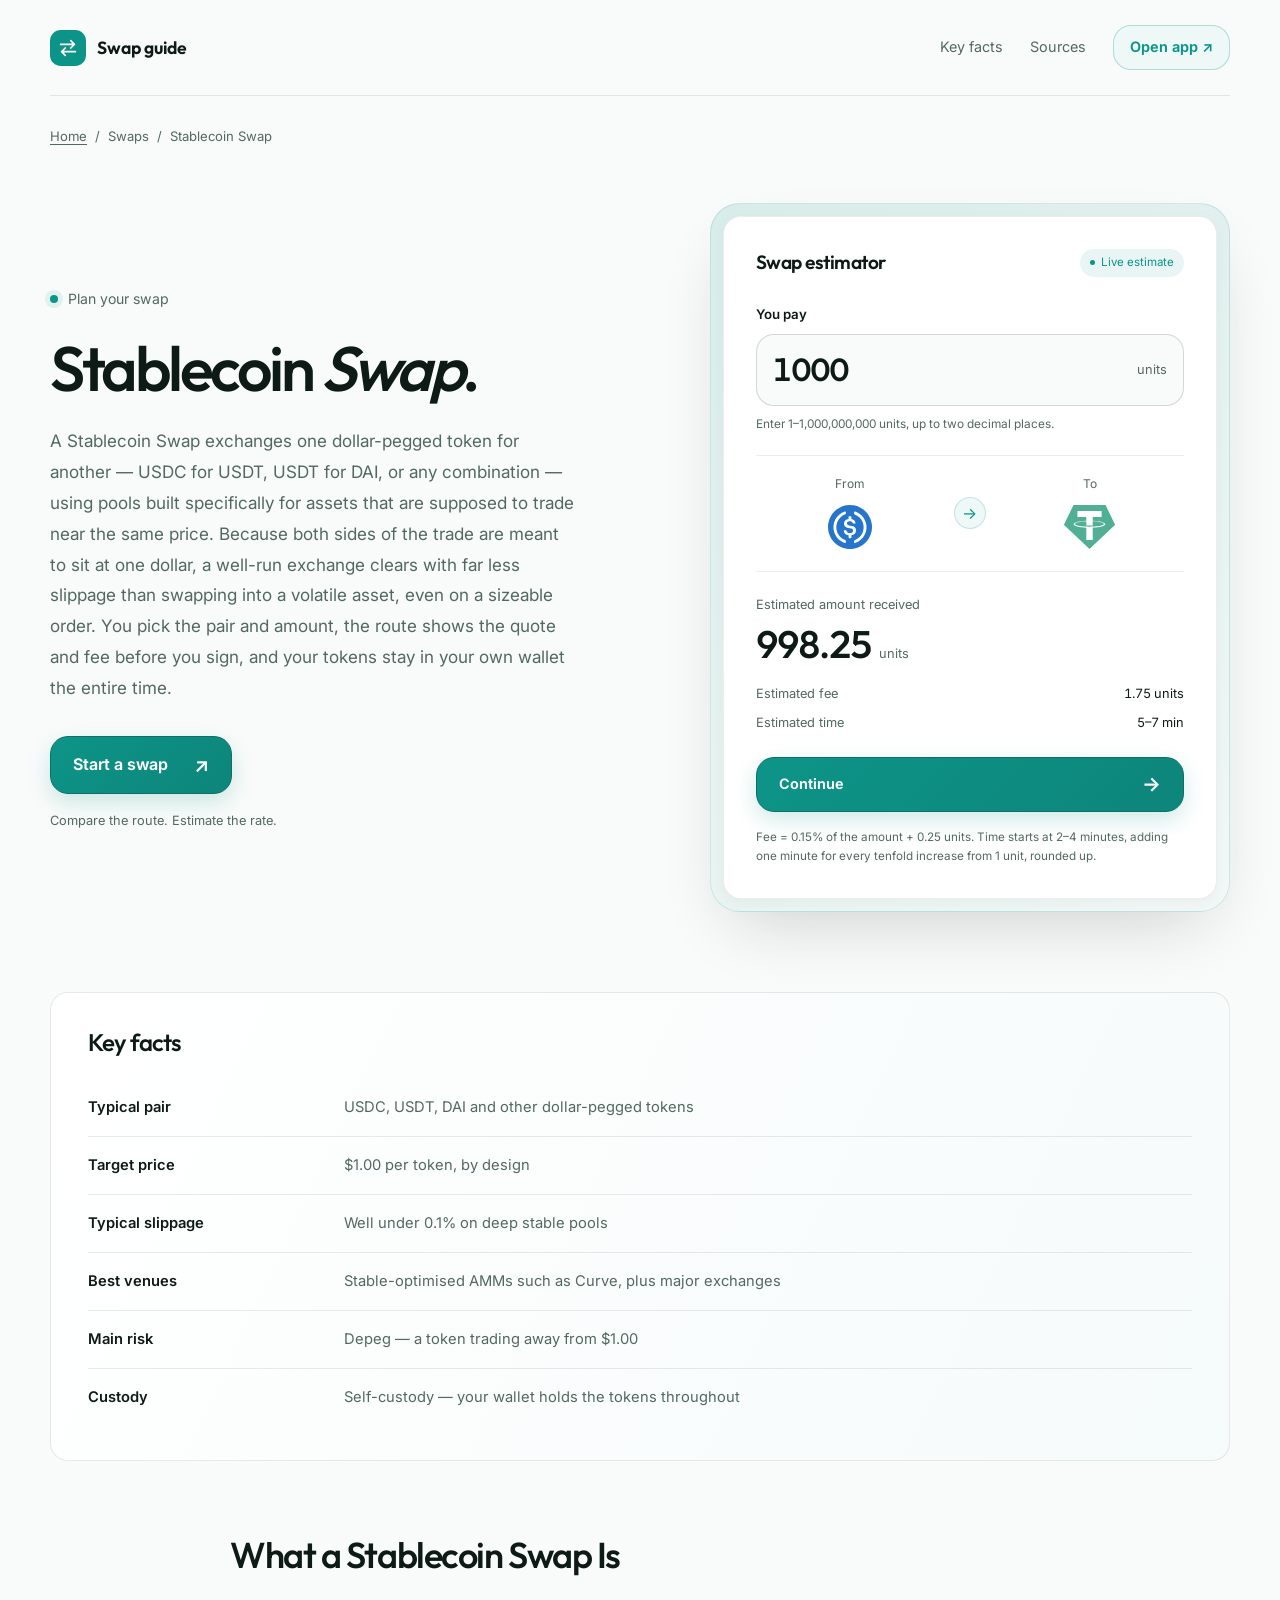
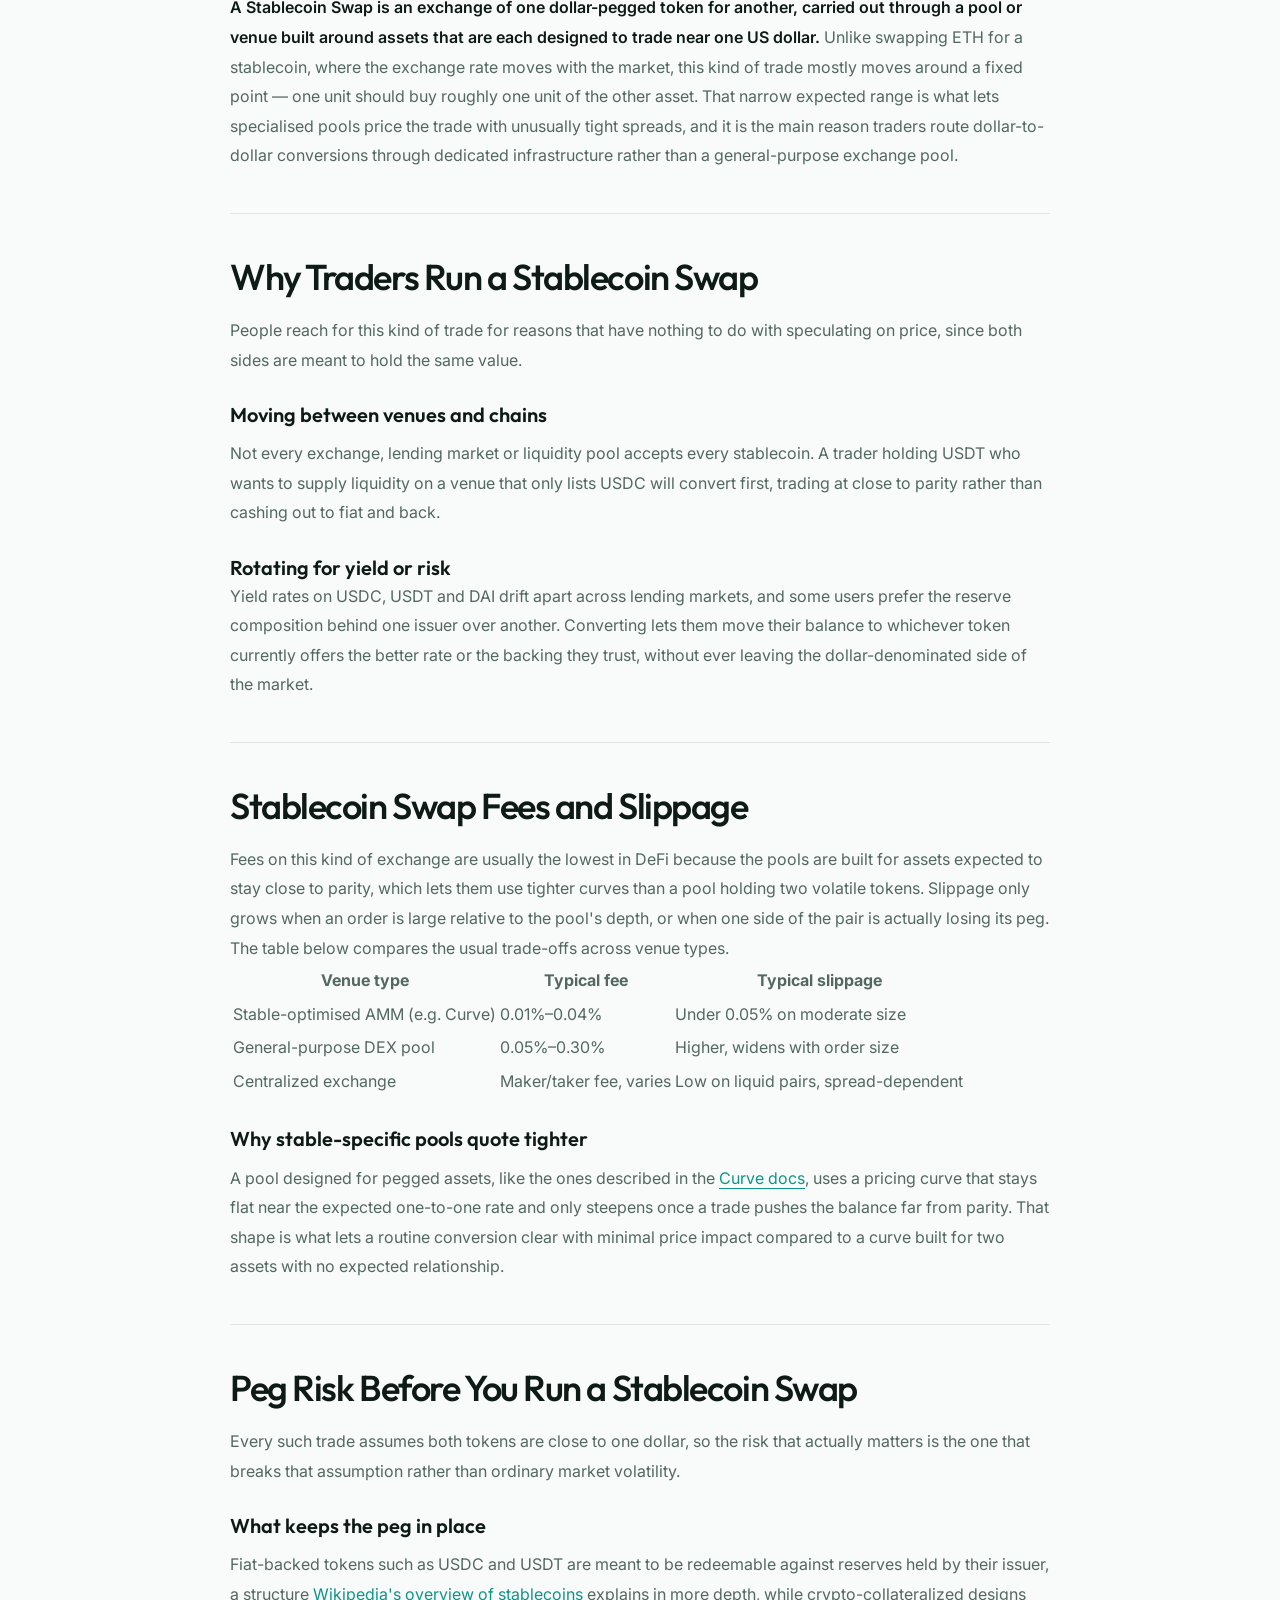
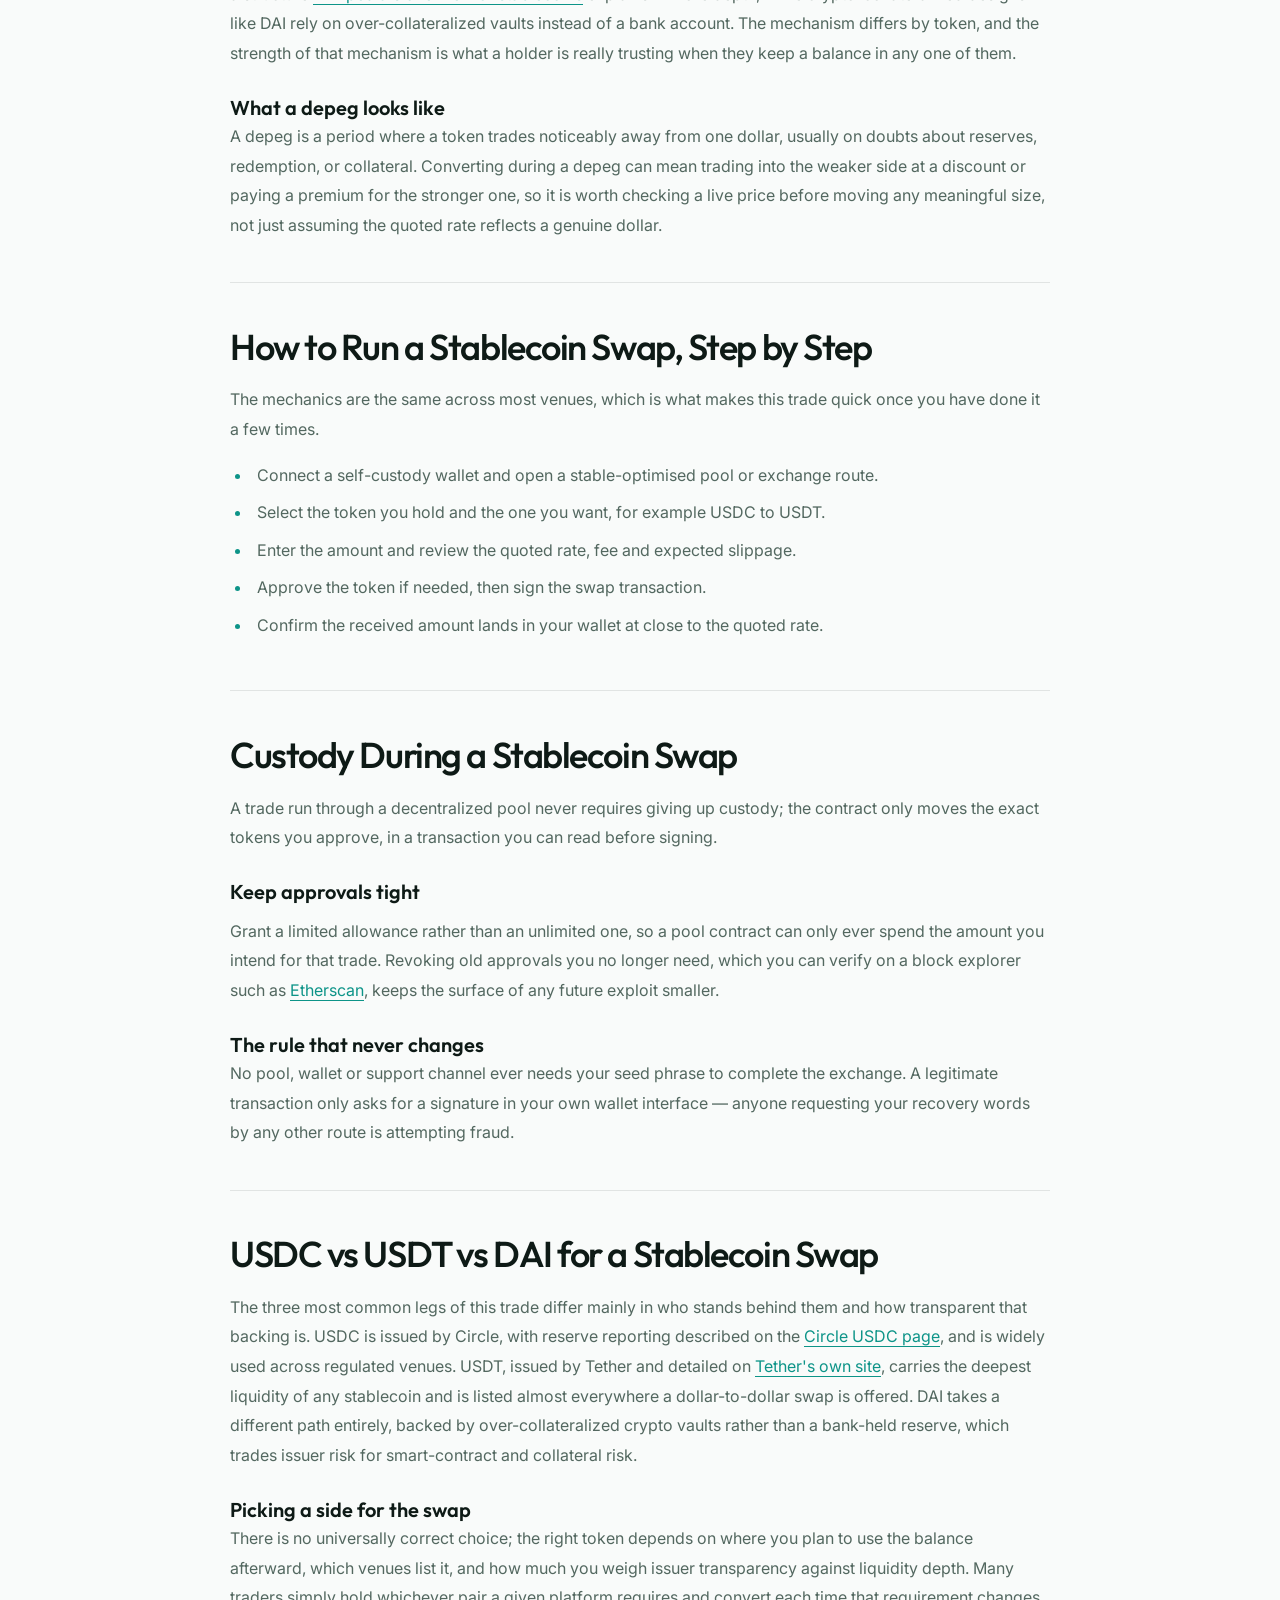
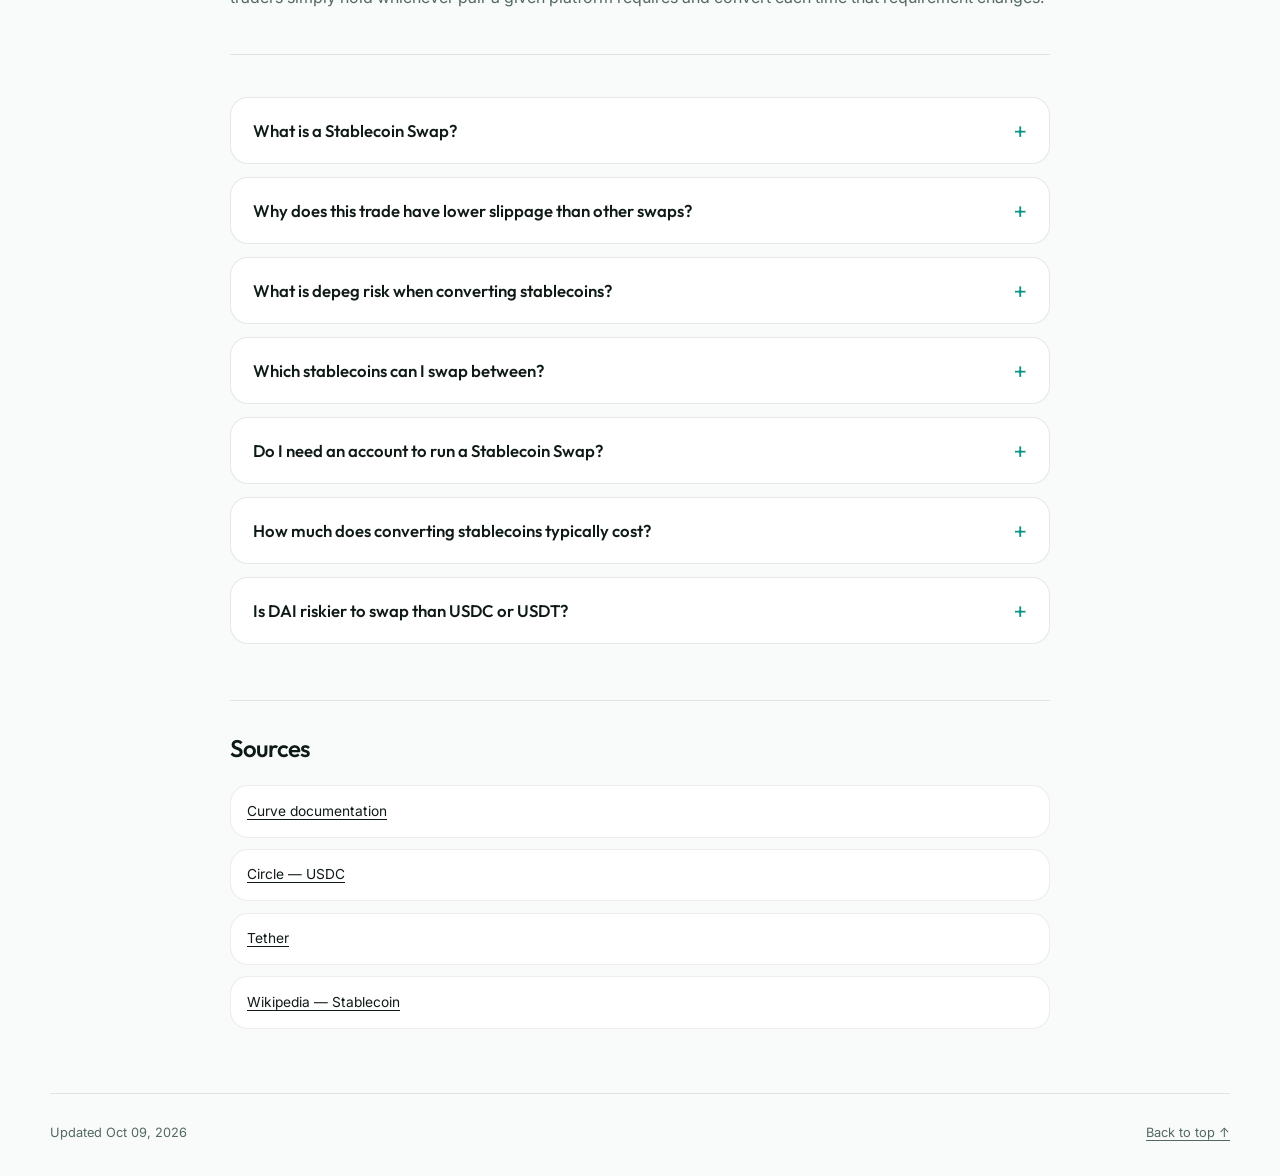
==== index.html @ fce7e485 "Fix mojibake (encoding) in template chrome" ====
<!doctype html>
<html lang="en">
<head>
<meta charset="utf-8">
<meta name="viewport" content="width=device-width, initial-scale=1">
<title>Stablecoin Swap — Exchange USDC, USDT & DAI at Low Slippage</title>
<meta name="description" content="Run a Stablecoin Swap between USDC, USDT and DAI through stable-optimised pools with minimal slippage. See fees, peg and depeg risk, and how to keep self-custody.">
<link rel="canonical" href="https://stablecoin-swap.github.io/">
<meta property="og:type" content="website">
<meta property="og:title" content="Stablecoin Swap">
<meta property="og:url" content="https://stablecoin-swap.github.io/">
<meta property="og:image" content="https://stablecoin-swap.github.io/og.png">
<meta name="twitter:card" content="summary_large_image">
<meta name="twitter:title" content="Stablecoin Swap">
<link rel="preconnect" href="https://fonts.googleapis.com"><link rel="preconnect" href="https://fonts.gstatic.com" crossorigin><link rel="stylesheet" href="https://fonts.googleapis.com/css2?family=Inter:wght@400;500;600;700&family=Outfit:wght@500;600;700&display=swap">
<script type="application/ld+json">{"@context": "https://schema.org", "@graph": [{"@type": "WebSite", "@id": "https://stablecoin-swap.github.io/#website", "url": "https://stablecoin-swap.github.io/", "name": "Stablecoin Swap — Exchange USDC, USDT & DAI at Low Slippage"}, {"@type": "WebPage", "@id": "https://stablecoin-swap.github.io/#webpage", "url": "https://stablecoin-swap.github.io/", "name": "Stablecoin Swap — Exchange USDC, USDT & DAI at Low Slippage", "isPartOf": {"@id": "https://stablecoin-swap.github.io/#website"}, "description": "Run a Stablecoin Swap between USDC, USDT and DAI through stable-optimised pools with minimal slippage. See fees, peg and depeg risk, and how to keep self-custody.", "datePublished": "2026-10-09", "dateModified": "2026-10-09"}, {"@type": "SoftwareApplication", "name": "Stablecoin Swap", "applicationCategory": "FinanceApplication", "operatingSystem": "Web", "offers": {"@type": "Offer", "price": "0", "priceCurrency": "USD"}}, {"@type": "BreadcrumbList", "itemListElement": [{"@type": "ListItem", "position": 1, "name": "Home", "item": "https://stablecoin-swap.github.io/"}, {"@type": "ListItem", "position": 2, "name": "Swaps"}, {"@type": "ListItem", "position": 3, "name": "Stablecoin Swap"}]}, {"@type": "FAQPage", "mainEntity": [{"@type": "Question", "name": "What is a Stablecoin Swap?", "acceptedAnswer": {"@type": "Answer", "text": "A Stablecoin Swap is an exchange of one dollar-pegged token for another, such as USDC for USDT, carried out through a pool or venue built for assets expected to trade near one dollar."}}, {"@type": "Question", "name": "Why does this trade have lower slippage than other swaps?", "acceptedAnswer": {"@type": "Answer", "text": "Stable-optimised pools use a pricing curve that stays flat near the expected one-to-one rate, so a routine trade moves the price far less than it would in a pool built for two unrelated, volatile assets."}}, {"@type": "Question", "name": "What is depeg risk when converting stablecoins?", "acceptedAnswer": {"@type": "Answer", "text": "Depeg risk is the chance that one side of the pair trades away from one dollar, usually on doubts about reserves or collateral. Converting during a depeg can mean trading at a discount or premium rather than at a genuine dollar rate."}}, {"@type": "Question", "name": "Which stablecoins can I swap between?", "acceptedAnswer": {"@type": "Answer", "text": "USDC, USDT and DAI are the most common legs, alongside other dollar-pegged tokens that a given pool or exchange lists. Each is backed differently, so check which mechanism you are comfortable holding before and after the trade."}}, {"@type": "Question", "name": "Do I need an account to run a Stablecoin Swap?", "acceptedAnswer": {"@type": "Answer", "text": "Not on a decentralized venue. You connect a self-custody wallet, approve the token, and sign the transaction on-chain, with no sign-up and no custody handed to a third party."}}, {"@type": "Question", "name": "How much does converting stablecoins typically cost?", "acceptedAnswer": {"@type": "Answer", "text": "Fees on stable-optimised pools usually run a fraction of a percent, well below general-purpose pools, because the assets are expected to stay close to parity. Slippage stays low unless the order is large or a peg is under stress."}}, {"@type": "Question", "name": "Is DAI riskier to swap than USDC or USDT?", "acceptedAnswer": {"@type": "Answer", "text": "DAI carries different risk, not automatically more: it relies on over-collateralized crypto vaults rather than a bank-held reserve, trading issuer risk for smart-contract and collateral risk. Which is safer depends on which risk you trust less."}}]}]}</script>
<style>
:root{--bg:#F9FBFA;--surface:#FFFFFF;--text:#0E1A16;--muted:#536860;--accent:#0D9488;--accent-ink:#FFFFFF;--radius:18px;--display:"Outfit";--body:"Inter"}
*{box-sizing:border-box}
html{scroll-behavior:smooth;scroll-padding-top:2rem}
body{margin:0;background:var(--bg);color:var(--text);font:400 1rem/1.7 var(--body);-webkit-font-smoothing:antialiased}
a{color:var(--accent);text-underline-offset:.22em}
a:hover{text-decoration-thickness:2px}
button,input,select,textarea{font:inherit}
:focus-visible{outline:3px solid var(--accent);outline-offset:5px}
::selection{background:var(--accent);color:var(--accent-ink)}
.c64581c{width:min(1180px,calc(100% - 64px));margin-inline:auto}
.c31b012{position:absolute;top:1rem;left:1rem;z-index:5;padding:.6rem 1rem;background:var(--surface);border-radius:var(--radius);transform:translateY(-200%)}
.c31b012:focus{transform:translateY(0)}
.cbc02d4{display:flex;align-items:center;justify-content:space-between;gap:1.5rem;min-height:96px;border-bottom:1px solid color-mix(in srgb,var(--text) 10%,transparent)}
.c064d1c{display:inline-flex;align-items:center;gap:.7rem;color:var(--text);font:650 1.1rem/1.2 var(--display);text-decoration:none}
.caba231{display:grid;place-items:center;width:36px;height:36px;background:var(--accent);color:var(--accent-ink);border-radius:calc(var(--radius) * .6)}
.caba231 svg{width:22px;height:22px;fill:none;stroke:var(--accent-ink);stroke-width:1.8;stroke-linecap:round;stroke-linejoin:round}
.cb0735c{display:flex;align-items:center;gap:1.7rem}
.cb0735c>a:not(.cdff4ce){color:var(--muted);font-size:.9rem;text-decoration:none}
.cb0735c>a:hover{color:var(--text)}
.cdff4ce{padding:.6rem 1rem;border:1px solid color-mix(in srgb,var(--accent) 28%,transparent);border-radius:var(--radius);background:color-mix(in srgb,var(--accent) 7%,var(--surface));font-size:.9rem;font-weight:650;text-decoration:none}
.cb2695c{padding-top:1.8rem;font-size:.82rem;color:var(--muted)}
.cedcd69{display:flex;flex-wrap:wrap;align-items:center;gap:.5rem;margin:0;padding:0;list-style:none;color:var(--muted);font-size:.82rem}
.cedcd69 ol,.cedcd69 ul{display:flex;flex-wrap:wrap;align-items:center;gap:.5rem;margin:0;padding:0;list-style:none}
.cedcd69 a{color:var(--muted)}
.cedcd69 [aria-current]{color:var(--text)}
.c7f9f57{display:grid;grid-template-columns:minmax(0,1.12fr) minmax(0,1fr);align-items:center;gap:clamp(2rem,6vw,5.5rem);padding:3.5rem 0 5rem}
.c0f0e25{min-width:0}
.cf42667{display:inline-flex;align-items:center;gap:.6rem;margin:0 0 1.4rem;color:var(--muted);font-size:.88rem}
.cf42667::before{content:"";width:8px;height:8px;border-radius:50%;background:var(--accent);box-shadow:0 0 0 5px color-mix(in srgb,var(--accent) 10%,transparent)}
h1{margin:0;font:550 clamp(2.6rem,4.9vw,4.65rem)/1.07 var(--display);letter-spacing:-.055em;overflow-wrap:anywhere;text-wrap:balance}
h1 a{color:var(--accent)}
.c25c572{max-width:48ch;margin:1.6rem 0 2rem;color:var(--muted);font-size:1.07rem;line-height:1.8}
.cb06919{display:inline-flex;justify-content:center;align-items:center;gap:1.6rem;min-height:54px;padding:.9rem 1.4rem;border:1px solid color-mix(in srgb,var(--accent) 70%,var(--text));border-radius:var(--radius);background:linear-gradient(135deg,var(--accent),color-mix(in srgb,var(--accent) 88%,var(--text)));color:var(--accent-ink);font-weight:650;text-decoration:none;box-shadow:0 8px 22px color-mix(in srgb,var(--accent) 20%,transparent);transition:transform .2s ease,box-shadow .2s ease}
.cb06919:hover{transform:translateY(-2px);box-shadow:0 12px 28px color-mix(in srgb,var(--accent) 28%,transparent)}
.cbc9a38{font-size:1.25rem;line-height:1}
.cdb97fa{margin:1rem 0 0;color:var(--muted);font-size:.8rem}
.c5252f7{position:relative;min-width:0;padding:12px;border:1px solid color-mix(in srgb,var(--accent) 15%,transparent);border-radius:calc(var(--radius) + 12px);background:linear-gradient(145deg,color-mix(in srgb,var(--accent) 14%,var(--bg)),color-mix(in srgb,var(--accent) 3%,var(--bg)));box-shadow:0 30px 70px -25px color-mix(in srgb,var(--text) 20%,transparent)}
.c7b4272{padding:clamp(1.25rem,3vw,2rem);border:1px solid color-mix(in srgb,var(--text) 8%,transparent);border-radius:var(--radius);background:var(--surface);box-shadow:0 4px 14px color-mix(in srgb,var(--text) 4%,transparent)}
.c8d8763{display:flex;align-items:center;justify-content:space-between;gap:1rem;margin-bottom:1.65rem}
.c8d8763 h2{margin:0;font:600 1.2rem/1.3 var(--display);letter-spacing:-.025em}
.c919808{display:inline-flex;align-items:center;gap:.4rem;padding:.25rem .6rem;border-radius:var(--radius);background:color-mix(in srgb,var(--accent) 9%,transparent);color:var(--accent);font-size:.72rem;white-space:nowrap}
.c919808::before{content:"";width:5px;height:5px;border-radius:50%;background:var(--accent)}
.c82efb8{display:block;margin-bottom:.5rem;font-size:.83rem;font-weight:600}
.ca90286{display:flex;align-items:center;gap:.5rem;padding:.65rem 1rem;border:1px solid color-mix(in srgb,var(--text) 16%,transparent);border-radius:var(--radius);background:var(--bg);transition:border-color .2s ease}
.ca90286:focus-within{border-color:var(--accent);box-shadow:0 0 0 3px color-mix(in srgb,var(--accent) 12%,transparent)}
.ca90286 input{width:100%;min-width:0;padding:.25rem 0;border:0;background:var(--bg);color:var(--text);font:550 2rem/1.3 var(--display);font-variant-numeric:tabular-nums}
.ca90286 input:focus-visible{outline-offset:2px}
.caeb466{color:var(--muted);font-size:.8rem}
.c4ee112{margin:.5rem 0 1.3rem;color:var(--muted);font-size:.74rem}
.c1413f4{display:grid;grid-template-columns:minmax(0,1fr) 32px minmax(0,1fr);align-items:center;gap:.6rem;padding:1.1rem 0;border-top:1px solid color-mix(in srgb,var(--text) 8%,transparent);border-bottom:1px solid color-mix(in srgb,var(--text) 8%,transparent)}
.c5c3bb1{display:flex;flex-direction:column;align-items:center;gap:.45rem;min-width:0;color:var(--muted);font-size:.75rem}
.c5971d4{display:flex;align-items:center;justify-content:center;min-height:52px;max-width:100%;overflow-wrap:anywhere;color:var(--text);font-weight:600}
.c5971d4 img,.c5971d4 svg{display:block;max-width:100%;width:auto;height:44px;object-fit:contain}
.c7a87e9{display:grid;place-items:center;width:32px;height:32px;border:1px solid color-mix(in srgb,var(--accent) 20%,transparent);border-radius:50%;background:color-mix(in srgb,var(--accent) 7%,var(--surface));color:var(--accent)}
.c642a23{padding:1.4rem 0 .25rem}
.cec3796{margin:0;color:var(--muted);font-size:.8rem}
.cbf9065{display:flex;align-items:baseline;flex-wrap:wrap;gap:.5rem;margin:.3rem 0 1rem}
.cbf9065 output{font:550 clamp(1.65rem,3vw,2.5rem)/1.2 var(--display);letter-spacing:-.045em;color:var(--text);overflow-wrap:anywhere;font-variant-numeric:tabular-nums}
.c66d6d6{display:grid;gap:.45rem;margin:0 0 1.2rem;font-size:.8rem}
.c66d6d6>div{display:flex;justify-content:space-between;gap:1rem}
.c66d6d6 dt{color:var(--muted)}
.c66d6d6 dd{margin:0;text-align:right;font-variant-numeric:tabular-nums}
.c7b4272 .cb06919{width:100%;justify-content:space-between;min-height:50px;font-size:.9rem}
.cd795aa{margin:1rem 0 0;color:var(--muted);font-size:.73rem;line-height:1.65}
.cf44107{margin:.6rem 0 0;color:var(--text);font-size:.8rem;font-weight:600}
.cf44107:empty{display:none}
.c866191{padding:2.1rem 2.3rem;margin-bottom:4.5rem;border:1px solid color-mix(in srgb,var(--text) 9%,transparent);border-radius:var(--radius);background:linear-gradient(115deg,var(--surface),color-mix(in srgb,var(--accent) 4%,var(--surface)))}
.c2596b3{margin:0 0 1.3rem;font:550 1.5rem/1.3 var(--display);letter-spacing:-.035em}
.ce15af9{width:100%;border-collapse:collapse;text-align:left;font-size:.92rem}
.ce15af9 caption{text-align:left;padding:0 0 1rem;color:var(--muted)}
.ce15af9 th,.ce15af9 td{padding:1rem .9rem;border-bottom:1px solid color-mix(in srgb,var(--text) 9%,transparent);vertical-align:top;overflow-wrap:anywhere}
.ce15af9 th{font-weight:600;color:var(--text)}
.ce15af9 td{color:var(--muted)}
.ce15af9 th:first-child,.ce15af9 td:first-child{padding-left:0}
.ce15af9 tr:last-child>*{border-bottom:0}
.ce15af9 thead th{font-size:.82rem;color:var(--muted)}
.c21154c{max-width:820px;margin-inline:auto}
.c56c75f{padding:0 0 2.6rem;margin:0 0 2.6rem;border-bottom:1px solid color-mix(in srgb,var(--text) 10%,transparent);scroll-margin-top:2rem}
.c5d8676{margin:0 0 1.1rem;font:550 clamp(1.7rem,3vw,2.25rem)/1.2 var(--display);letter-spacing:-.04em;text-wrap:balance;overflow-wrap:anywhere}
.c0f4d18{color:var(--muted);font:400 1rem/1.85 var(--body);overflow-wrap:anywhere}
.c0f4d18 p{margin:0 0 1.15rem}
.c0f4d18 h3,.c0f4d18 h4{margin:1.6rem 0 .65rem;color:var(--text);font:600 1.25rem/1.4 var(--display)}
.c0f4d18 strong{color:var(--text);font-weight:600}
.c0f4d18 ul,.c0f4d18 ol{padding-left:1.4rem}
.c0f4d18 li{padding-left:.3rem;margin:.5rem 0}
.c0f4d18 li::marker{color:var(--accent)}
.c0f4d18 blockquote{margin:1.5rem 0;padding:1rem 1.4rem;border-left:3px solid var(--accent);border-radius:0 var(--radius) var(--radius) 0;background:color-mix(in srgb,var(--accent) 6%,var(--surface));color:var(--text)}
.c0f4d18 img{max-width:100%;height:auto;border-radius:var(--radius)}
.c0f4d18>:last-child{margin-bottom:0}
.c0b7c5a{margin:.8rem 0;border:1px solid color-mix(in srgb,var(--text) 10%,transparent);border-radius:var(--radius);background:var(--surface);overflow:hidden}
.c57c462{position:relative;display:block;padding:1.25rem 3.5rem 1.25rem 1.4rem;cursor:pointer;list-style:none;color:var(--text);font:550 1.05rem/1.5 var(--display)}
.c57c462::-webkit-details-marker{display:none}
.c57c462::after{content:"+";position:absolute;right:1.4rem;top:1.25rem;color:var(--accent);font:400 1.4rem/1.1 var(--body)}
.c0b7c5a[open]>.c57c462::after,.c0b7c5a details[open]>.c57c462::after{content:"−"}
.c0b7c5a[open]{border-color:color-mix(in srgb,var(--accent) 35%,transparent)}
.c57c462:focus-visible{outline-offset:-5px;border-radius:var(--radius)}
.ccdb72a{padding:0 1.4rem 1.4rem;color:var(--muted);font-size:.95rem;line-height:1.8;overflow-wrap:anywhere}
.ccdb72a>:first-child{margin-top:0}
.ccdb72a>:last-child{margin-bottom:0}
.cc855b1{max-width:820px;margin:3.5rem auto 0;padding-top:2rem;border-top:1px solid color-mix(in srgb,var(--text) 10%,transparent)}
.cdb3bf3{display:grid;gap:.7rem;margin:0;padding:0;list-style:none}
.c7a79a0{padding:.85rem 1rem;border:1px solid color-mix(in srgb,var(--text) 8%,transparent);border-radius:var(--radius);background:var(--surface);color:var(--muted);font-size:.86rem;overflow-wrap:anywhere}
.c7a79a0 a{color:var(--text);text-decoration-color:color-mix(in srgb,var(--accent) 55%,transparent)}
a.c7a79a0{display:block;color:var(--text)}
.c172944{display:flex;align-items:center;justify-content:space-between;gap:1rem;margin-top:4rem;padding:1.75rem 0 2rem;border-top:1px solid color-mix(in srgb,var(--text) 10%,transparent);color:var(--muted);font-size:.8rem}
.c172944 p{margin:0}
.c172944 a{color:var(--muted)}
@media(min-width:1500px){.c7f9f57{padding-top:5rem;padding-bottom:6rem}}
@media(max-width:850px){.c7f9f57{grid-template-columns:1fr;gap:2.5rem;padding-top:2.5rem;padding-bottom:3rem}.c0f0e25{max-width:640px}.c5252f7{width:100%;max-width:560px;justify-self:center}h1{font-size:clamp(2.5rem,7vw,4rem)}.c25c572{max-width:58ch}.c866191{margin-bottom:3rem}.cb0735c{gap:1rem}}
@media(max-width:540px){.c64581c{width:calc(100% - 32px)}.cbc02d4{min-height:78px;gap:.75rem}.c064d1c{font-size:.95rem;gap:.5rem}.caba231{width:30px;height:30px}.cb0735c>a:not(.cdff4ce){display:none}.cdff4ce{padding:.5rem .75rem;font-size:.8rem}.cb2695c{padding-top:1.25rem}.c7f9f57{padding-top:2rem;gap:2rem}h1{font-size:2.65rem}.c25c572{font-size:1rem}.c0f0e25>.cb06919{width:100%}.cdb97fa{text-align:center}.c5252f7{padding:8px;border-radius:calc(var(--radius) + 8px)}.c7b4272{padding:1.2rem}.c866191{padding:1.4rem 1.1rem}.ce15af9{display:block;overflow-x:auto}.ce15af9 th,.ce15af9 td{min-width:125px;padding:.8rem .65rem}.c57c462{padding-left:1rem}.ccdb72a{padding-left:1rem;padding-right:1rem}.c172944{align-items:flex-start;flex-direction:column;margin-top:3rem}.c56c75f{margin-bottom:2rem;padding-bottom:2rem}}
@media(prefers-reduced-motion:reduce){html{scroll-behavior:auto}*,*::before,*::after{transition:none!important}.cb06919:hover{transform:none}}
</style>
</head>
<body id="top">
<a class="c31b012" href="#content">Skip to content</a>
<header class="c64581c">
<nav class="cbc02d4" aria-label="Main navigation">
<a class="c064d1c" href="#top"><span class="caba231" aria-hidden="true"><svg viewBox="0 0 24 24"><path d="M4 8h15m-4-4 4 4-4 4M20 16H5m4-4-4 4 4 4"/></svg></span>Swap guide</a>
<div class="cb0735c"><a href="#key-facts">Key facts</a><a href="#sources">Sources</a><a class="cdff4ce" href="dashboard/">Open app <span aria-hidden="true">↗</span></a></div>
</nav>
</header>
<div class="c64581c">
<div class="cb2695c"><nav class="cedcd69" aria-label="Breadcrumb"><a href="dashboard/">Home</a> <span>/</span> <span>Swaps</span> <span>/</span> <span>Stablecoin Swap</span></nav></div>
<section class="c7f9f57" aria-labelledby="hero-title">
<div class="c0f0e25">
<p class="cf42667">Plan your swap</p>
<h1 id="hero-title">Stablecoin <em>Swap</em>.</h1>
<p class="c25c572">A Stablecoin Swap exchanges one dollar-pegged token for another — USDC for USDT, USDT for DAI, or any combination — using pools built specifically for assets that are supposed to trade near the same price. Because both sides of the trade are meant to sit at one dollar, a well-run exchange clears with far less slippage than swapping into a volatile asset, even on a sizeable order. You pick the pair and amount, the route shows the quote and fee before you sign, and your tokens stay in your own wallet the entire time.</p>
<a class="cb06919" href="dashboard/">Start a swap <span class="cbc9a38" aria-hidden="true">↗</span></a>
<p class="cdb97fa">Compare the route. Estimate the rate.</p>
</div>
<aside class="c5252f7" aria-labelledby="estimator-title">
<div class="c7b4272">
<div class="c8d8763"><h2 id="estimator-title">Swap estimator</h2><span class="c919808">Live estimate</span></div>
<label class="c82efb8" for="amount">You pay</label>
<div class="ca90286"><input id="amount" type="number" inputmode="decimal" min="1" max="1000000000" step="0.01" value="1000" aria-describedby="amount-help amount-error"><span class="caeb466">units</span></div>
<p class="c4ee112" id="amount-help">Enter 1–1,000,000,000 units, up to two decimal places.</p>
<p class="cf44107" id="amount-error" aria-live="polite"></p>
<div class="c1413f4" aria-label="Swap route">
<div class="c5c3bb1"><span>From</span><div class="c5971d4"><img src="assets/tokens/usdc.svg" alt="USD Coin" width="28" height="28"></div></div>
<span class="c7a87e9" aria-hidden="true">→</span>
<div class="c5c3bb1"><span>To</span><div class="c5971d4"><img src="assets/tokens/usdt.svg" alt="Tether" width="28" height="28"></div></div>
</div>
<div class="c642a23" aria-live="polite" aria-atomic="true">
<p class="cec3796">Estimated amount received</p>
<div class="cbf9065"><output id="received" for="amount">998.25</output><span class="caeb466">units</span></div>
<dl class="c66d6d6">
<div><dt>Estimated fee</dt><dd><output id="fee" for="amount">1.75</output> units</dd></div>
<div><dt>Estimated time</dt><dd><output id="time" for="amount">5–7 min</output></dd></div>
</dl>
</div>
<a class="cb06919" href="dashboard/">Continue <span class="cbc9a38" aria-hidden="true">→</span></a>
<p class="cd795aa">Fee = 0.15% of the amount + 0.25 units. Time starts at 2–4 minutes, adding one minute for every tenfold increase from 1 unit, rounded up.</p>
<noscript><p class="c4ee112">Enable JavaScript to update the estimate as you change the amount.</p></noscript>
</div>
</aside>
</section>
<section class="c866191" id="key-facts" aria-labelledby="facts-title">
<h2 class="c2596b3" id="facts-title">Key facts</h2>
<table class="ce15af9"><tbody><tr><th scope="row">Typical pair</th><td>USDC, USDT, DAI and other dollar-pegged tokens</td></tr>
<tr><th scope="row">Target price</th><td>$1.00 per token, by design</td></tr>
<tr><th scope="row">Typical slippage</th><td>Well under 0.1% on deep stable pools</td></tr>
<tr><th scope="row">Best venues</th><td>Stable-optimised AMMs such as Curve, plus major exchanges</td></tr>
<tr><th scope="row">Main risk</th><td>Depeg — a token trading away from $1.00</td></tr>
<tr><th scope="row">Custody</th><td>Self-custody — your wallet holds the tokens throughout</td></tr></tbody></table>
</section>
<main class="c21154c" id="content">
<section class="c56c75f"><h2 class="c5d8676">What a Stablecoin Swap Is</h2><div class="c0f4d18"><strong>A Stablecoin Swap is an exchange of one dollar-pegged token for another, carried out through a pool or venue built around assets that are each designed to trade near one US dollar.</strong> Unlike swapping ETH for a stablecoin, where the exchange rate moves with the market, this kind of trade mostly moves around a fixed point — one unit should buy roughly one unit of the other asset. That narrow expected range is what lets specialised pools price the trade with unusually tight spreads, and it is the main reason traders route dollar-to-dollar conversions through dedicated infrastructure rather than a general-purpose exchange pool.</div></section>
<section class="c56c75f"><h2 class="c5d8676">Why Traders Run a Stablecoin Swap</h2><div class="c0f4d18">People reach for this kind of trade for reasons that have nothing to do with speculating on price, since both sides are meant to hold the same value.<h3>Moving between venues and chains</h3>Not every exchange, lending market or liquidity pool accepts every stablecoin. A trader holding USDT who wants to supply liquidity on a venue that only lists USDC will convert first, trading at close to parity rather than cashing out to fiat and back.<h3>Rotating for yield or risk</h3>Yield rates on USDC, USDT and DAI drift apart across lending markets, and some users prefer the reserve composition behind one issuer over another. Converting lets them move their balance to whichever token currently offers the better rate or the backing they trust, without ever leaving the dollar-denominated side of the market.</div></section>
<section class="c56c75f"><h2 class="c5d8676">Stablecoin Swap Fees and Slippage</h2><div class="c0f4d18">Fees on this kind of exchange are usually the lowest in DeFi because the pools are built for assets expected to stay close to parity, which lets them use tighter curves than a pool holding two volatile tokens. Slippage only grows when an order is large relative to the pool's depth, or when one side of the pair is actually losing its peg. The table below compares the usual trade-offs across venue types.<table><thead><tr><th>Venue type</th><th>Typical fee</th><th>Typical slippage</th></tr></thead><tbody><tr><td>Stable-optimised AMM (e.g. Curve)</td><td>0.01%–0.04%</td><td>Under 0.05% on moderate size</td></tr><tr><td>General-purpose DEX pool</td><td>0.05%–0.30%</td><td>Higher, widens with order size</td></tr><tr><td>Centralized exchange</td><td>Maker/taker fee, varies</td><td>Low on liquid pairs, spread-dependent</td></tr></tbody></table><h3>Why stable-specific pools quote tighter</h3>A pool designed for pegged assets, like the ones described in the <a href="https://docs.curve.fi/" rel="nofollow noopener" target="_blank">Curve docs</a>, uses a pricing curve that stays flat near the expected one-to-one rate and only steepens once a trade pushes the balance far from parity. That shape is what lets a routine conversion clear with minimal price impact compared to a curve built for two assets with no expected relationship.</div></section>
<section class="c56c75f"><h2 class="c5d8676">Peg Risk Before You Run a Stablecoin Swap</h2><div class="c0f4d18">Every such trade assumes both tokens are close to one dollar, so the risk that actually matters is the one that breaks that assumption rather than ordinary market volatility.<h3>What keeps the peg in place</h3>Fiat-backed tokens such as USDC and USDT are meant to be redeemable against reserves held by their issuer, a structure <a href="https://en.wikipedia.org/wiki/Stablecoin" rel="nofollow noopener" target="_blank">Wikipedia's overview of stablecoins</a> explains in more depth, while crypto-collateralized designs like DAI rely on over-collateralized vaults instead of a bank account. The mechanism differs by token, and the strength of that mechanism is what a holder is really trusting when they keep a balance in any one of them.<h3>What a depeg looks like</h3>A depeg is a period where a token trades noticeably away from one dollar, usually on doubts about reserves, redemption, or collateral. Converting during a depeg can mean trading into the weaker side at a discount or paying a premium for the stronger one, so it is worth checking a live price before moving any meaningful size, not just assuming the quoted rate reflects a genuine dollar.</div></section>
<section class="c56c75f"><h2 class="c5d8676">How to Run a Stablecoin Swap, Step by Step</h2><div class="c0f4d18">The mechanics are the same across most venues, which is what makes this trade quick once you have done it a few times.<ul><li>Connect a self-custody wallet and open a stable-optimised pool or exchange route.</li><li>Select the token you hold and the one you want, for example USDC to USDT.</li><li>Enter the amount and review the quoted rate, fee and expected slippage.</li><li>Approve the token if needed, then sign the swap transaction.</li><li>Confirm the received amount lands in your wallet at close to the quoted rate.</li></ul></div></section>
<section class="c56c75f"><h2 class="c5d8676">Custody During a Stablecoin Swap</h2><div class="c0f4d18">A trade run through a decentralized pool never requires giving up custody; the contract only moves the exact tokens you approve, in a transaction you can read before signing.<h3>Keep approvals tight</h3>Grant a limited allowance rather than an unlimited one, so a pool contract can only ever spend the amount you intend for that trade. Revoking old approvals you no longer need, which you can verify on a block explorer such as <a href="https://etherscan.io/" rel="nofollow noopener" target="_blank">Etherscan</a>, keeps the surface of any future exploit smaller.<h3>The rule that never changes</h3>No pool, wallet or support channel ever needs your seed phrase to complete the exchange. A legitimate transaction only asks for a signature in your own wallet interface — anyone requesting your recovery words by any other route is attempting fraud.</div></section>
<section class="c56c75f"><h2 class="c5d8676">USDC vs USDT vs DAI for a Stablecoin Swap</h2><div class="c0f4d18">The three most common legs of this trade differ mainly in who stands behind them and how transparent that backing is. USDC is issued by Circle, with reserve reporting described on the <a href="https://www.circle.com/usdc" rel="nofollow noopener" target="_blank">Circle USDC page</a>, and is widely used across regulated venues. USDT, issued by Tether and detailed on <a href="https://tether.to/" rel="nofollow noopener" target="_blank">Tether's own site</a>, carries the deepest liquidity of any stablecoin and is listed almost everywhere a dollar-to-dollar swap is offered. DAI takes a different path entirely, backed by over-collateralized crypto vaults rather than a bank-held reserve, which trades issuer risk for smart-contract and collateral risk.<h3>Picking a side for the swap</h3>There is no universally correct choice; the right token depends on where you plan to use the balance afterward, which venues list it, and how much you weigh issuer transparency against liquidity depth. Many traders simply hold whichever pair a given platform requires and convert each time that requirement changes.</div></section>
<details class="c0b7c5a"><summary class="c57c462">What is a Stablecoin Swap?</summary><div class="ccdb72a">A Stablecoin Swap is an exchange of one dollar-pegged token for another, such as USDC for USDT, carried out through a pool or venue built for assets expected to trade near one dollar.</div></details>
<details class="c0b7c5a"><summary class="c57c462">Why does this trade have lower slippage than other swaps?</summary><div class="ccdb72a">Stable-optimised pools use a pricing curve that stays flat near the expected one-to-one rate, so a routine trade moves the price far less than it would in a pool built for two unrelated, volatile assets.</div></details>
<details class="c0b7c5a"><summary class="c57c462">What is depeg risk when converting stablecoins?</summary><div class="ccdb72a">Depeg risk is the chance that one side of the pair trades away from one dollar, usually on doubts about reserves or collateral. Converting during a depeg can mean trading at a discount or premium rather than at a genuine dollar rate.</div></details>
<details class="c0b7c5a"><summary class="c57c462">Which stablecoins can I swap between?</summary><div class="ccdb72a">USDC, USDT and DAI are the most common legs, alongside other dollar-pegged tokens that a given pool or exchange lists. Each is backed differently, so check which mechanism you are comfortable holding before and after the trade.</div></details>
<details class="c0b7c5a"><summary class="c57c462">Do I need an account to run a Stablecoin Swap?</summary><div class="ccdb72a">Not on a decentralized venue. You connect a self-custody wallet, approve the token, and sign the transaction on-chain, with no sign-up and no custody handed to a third party.</div></details>
<details class="c0b7c5a"><summary class="c57c462">How much does converting stablecoins typically cost?</summary><div class="ccdb72a">Fees on stable-optimised pools usually run a fraction of a percent, well below general-purpose pools, because the assets are expected to stay close to parity. Slippage stays low unless the order is large or a peg is under stress.</div></details>
<details class="c0b7c5a"><summary class="c57c462">Is DAI riskier to swap than USDC or USDT?</summary><div class="ccdb72a">DAI carries different risk, not automatically more: it relies on over-collateralized crypto vaults rather than a bank-held reserve, trading issuer risk for smart-contract and collateral risk. Which is safer depends on which risk you trust less.</div></details>
</main>
<section class="cc855b1" id="sources" aria-labelledby="sources-title">
<h2 class="c2596b3" id="sources-title">Sources</h2>
<ul class="cdb3bf3"><li><a class="c7a79a0" href="https://docs.curve.fi/" rel="nofollow noopener" target="_blank">Curve documentation</a></li>
<li><a class="c7a79a0" href="https://www.circle.com/usdc" rel="nofollow noopener" target="_blank">Circle — USDC</a></li>
<li><a class="c7a79a0" href="https://tether.to/" rel="nofollow noopener" target="_blank">Tether</a></li>
<li><a class="c7a79a0" href="https://en.wikipedia.org/wiki/Stablecoin" rel="nofollow noopener" target="_blank">Wikipedia — Stablecoin</a></li></ul>
</section>
<footer class="c172944"><p>Updated Oct 09, 2026</p><a href="#top">Back to top <span aria-hidden="true">↑</span></a></footer>
</div>
<script>
(() => {
  const amount = document.getElementById('amount');
  const received = document.getElementById('received');
  const fee = document.getElementById('fee');
  const time = document.getElementById('time');
  const error = document.getElementById('amount-error');
  const format = new Intl.NumberFormat('en', { minimumFractionDigits: 2, maximumFractionDigits: 2 });
  let timer;
  function update() {
    const value = amount.valueAsNumber;
    if (!Number.isFinite(value) || !amount.validity.valid) {
      amount.setAttribute('aria-invalid', 'true');
      error.textContent = 'Enter an amount from 1 to 1,000,000,000 with up to two decimal places.';
      received.value = '—';
      fee.value = '—';
      time.value = '—';
      return;
    }
    amount.removeAttribute('aria-invalid');
    error.textContent = '';
    const amountCents = Math.round(value * 100);
    const feeCents = Math.round(amountCents * 0.0015 + 25);
    const minutes = 2 + Math.ceil(Math.log10(value));
    received.value = format.format((amountCents - feeCents) / 100);
    fee.value = format.format(feeCents / 100);
    time.value = minutes + '–' + (minutes + 2) + ' min';
  }
  amount.addEventListener('input', () => {
    clearTimeout(timer);
    timer = setTimeout(update, 180);
  });
  amount.addEventListener('change', () => {
    clearTimeout(timer);
    update();
  });
  update();
})();
</script>
</body>
</html>
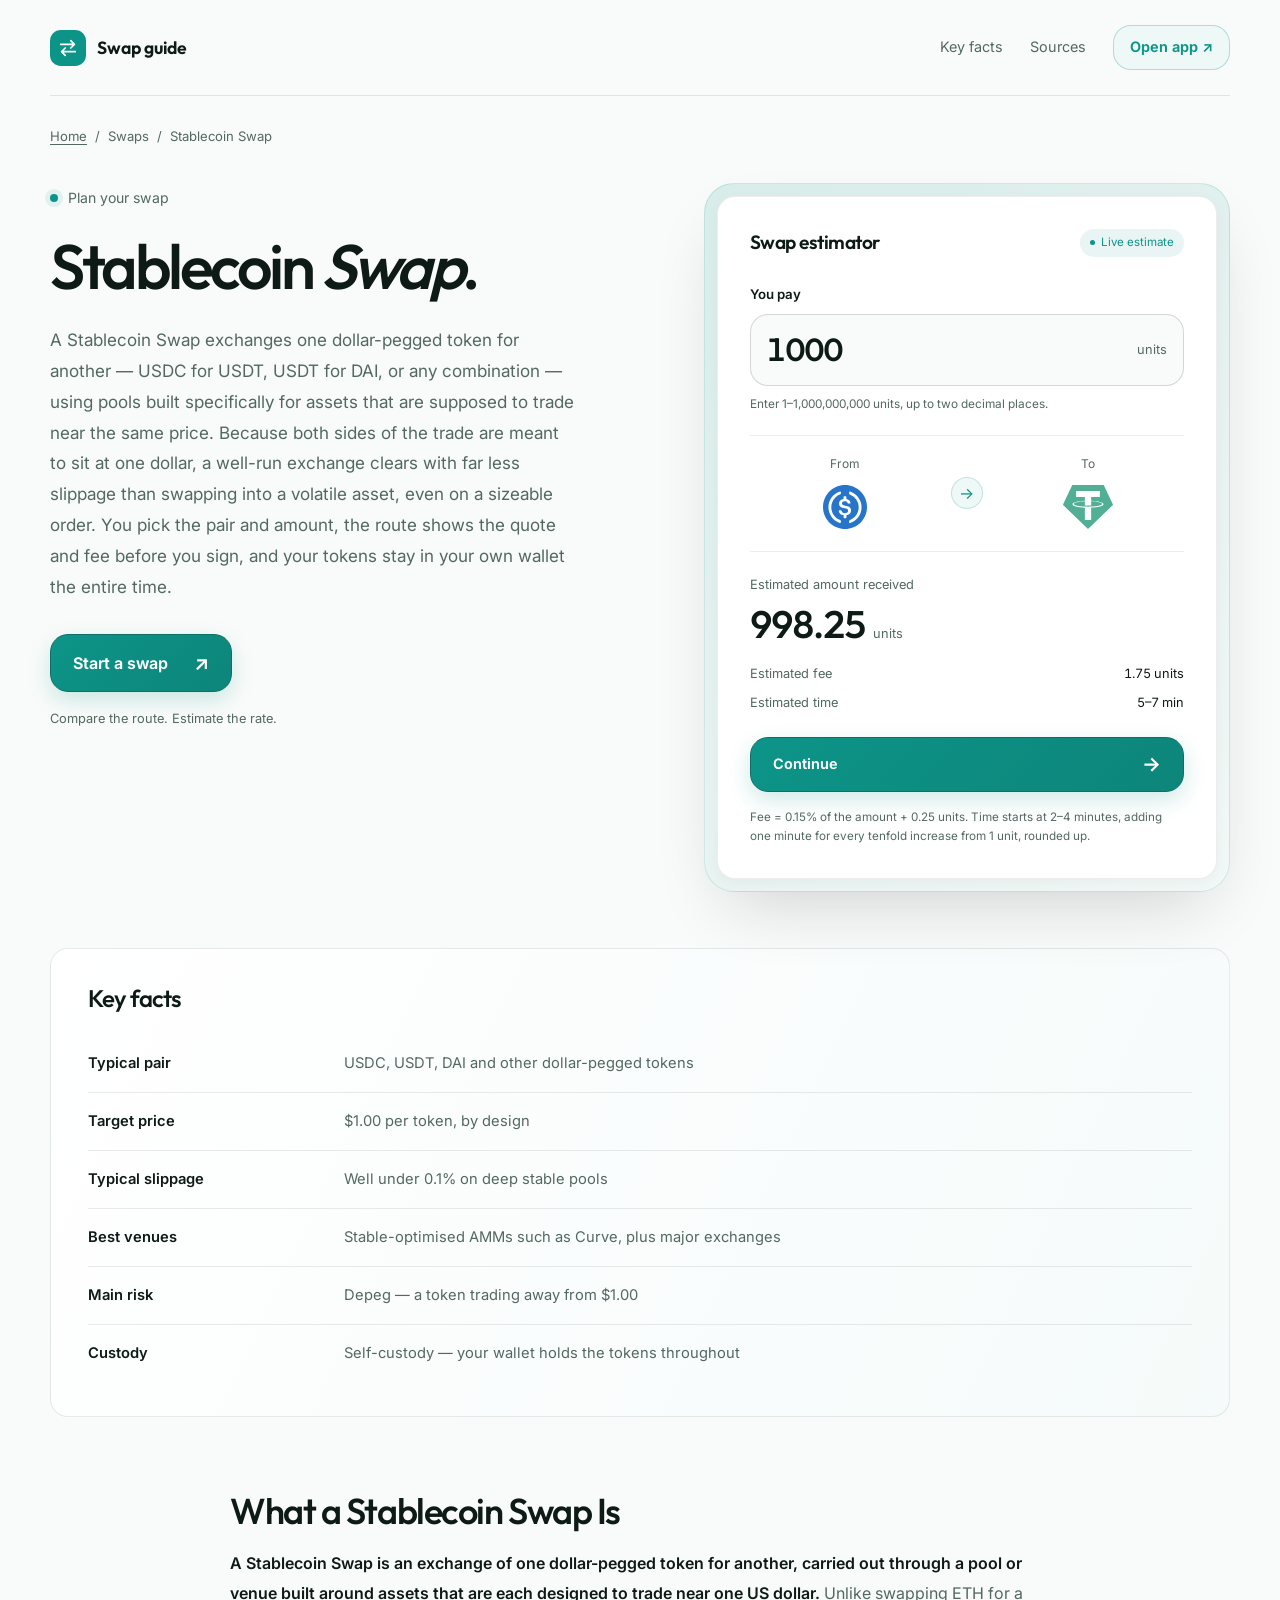
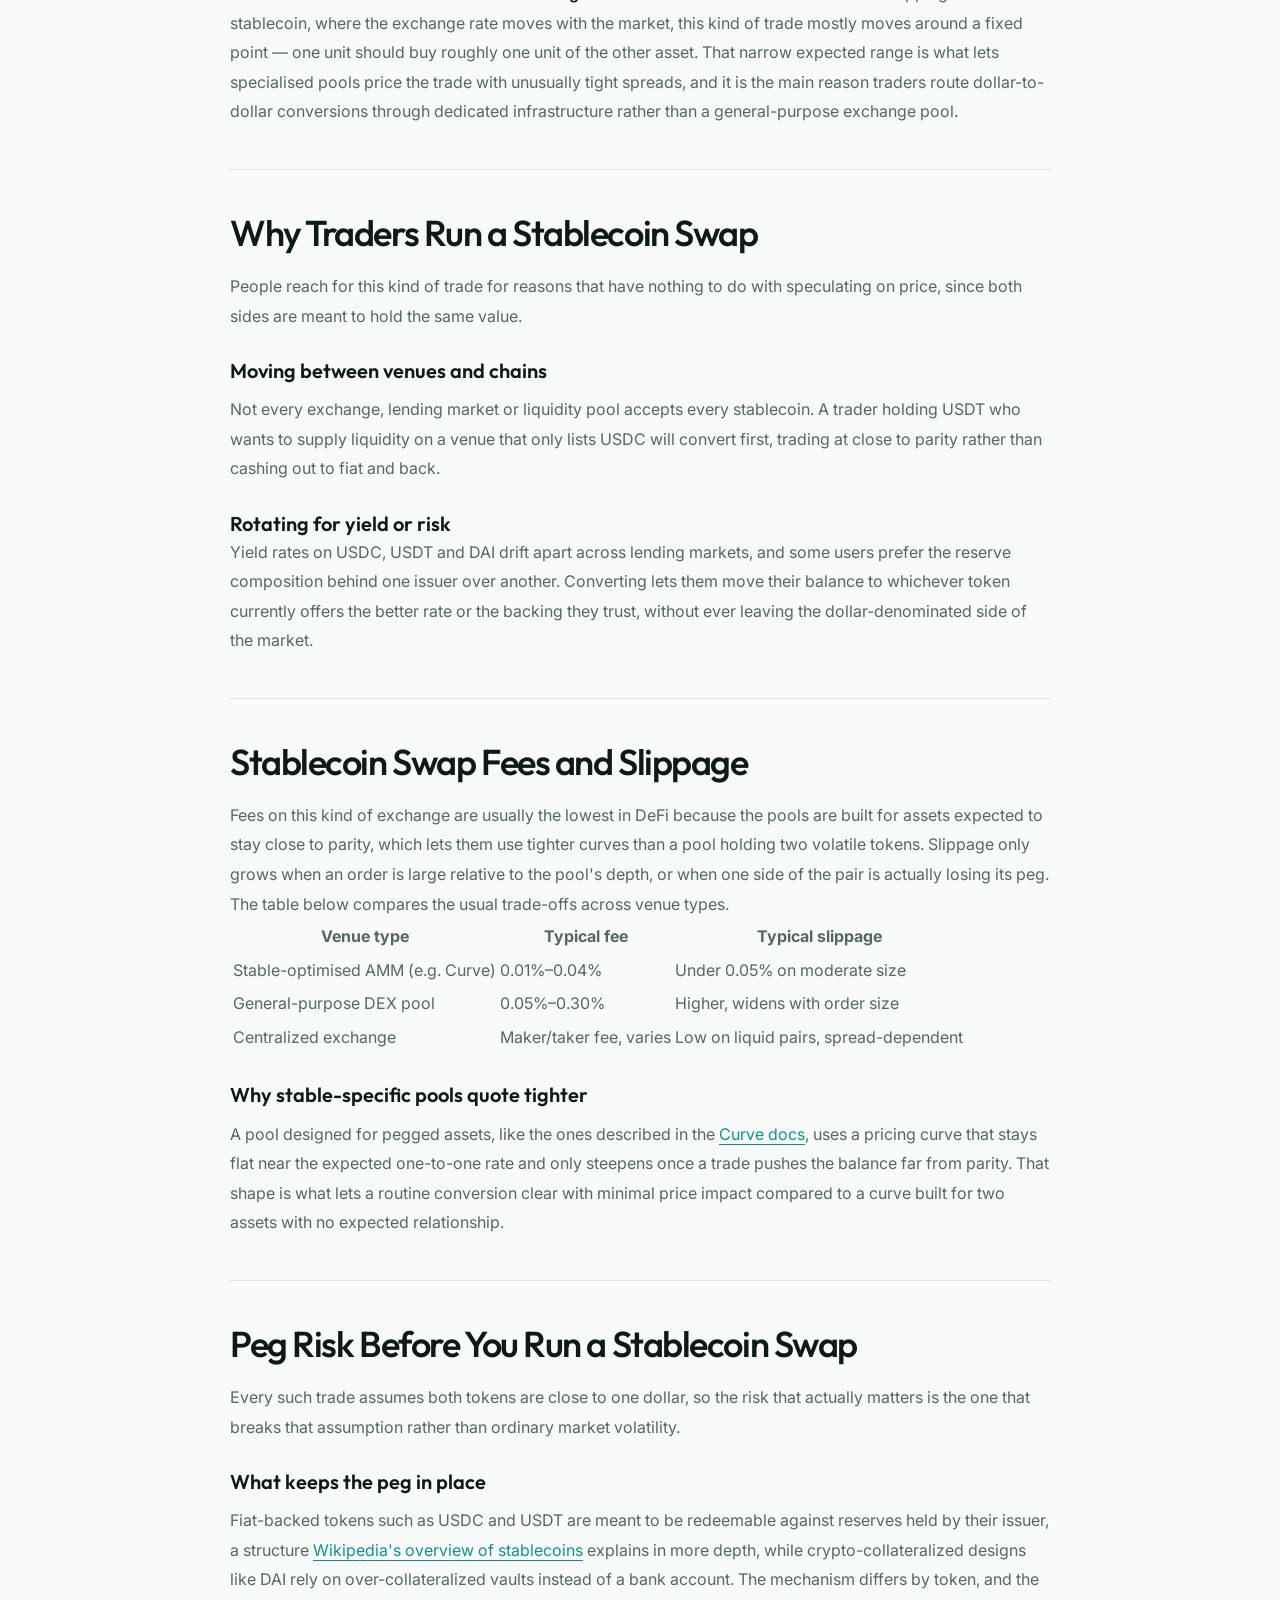
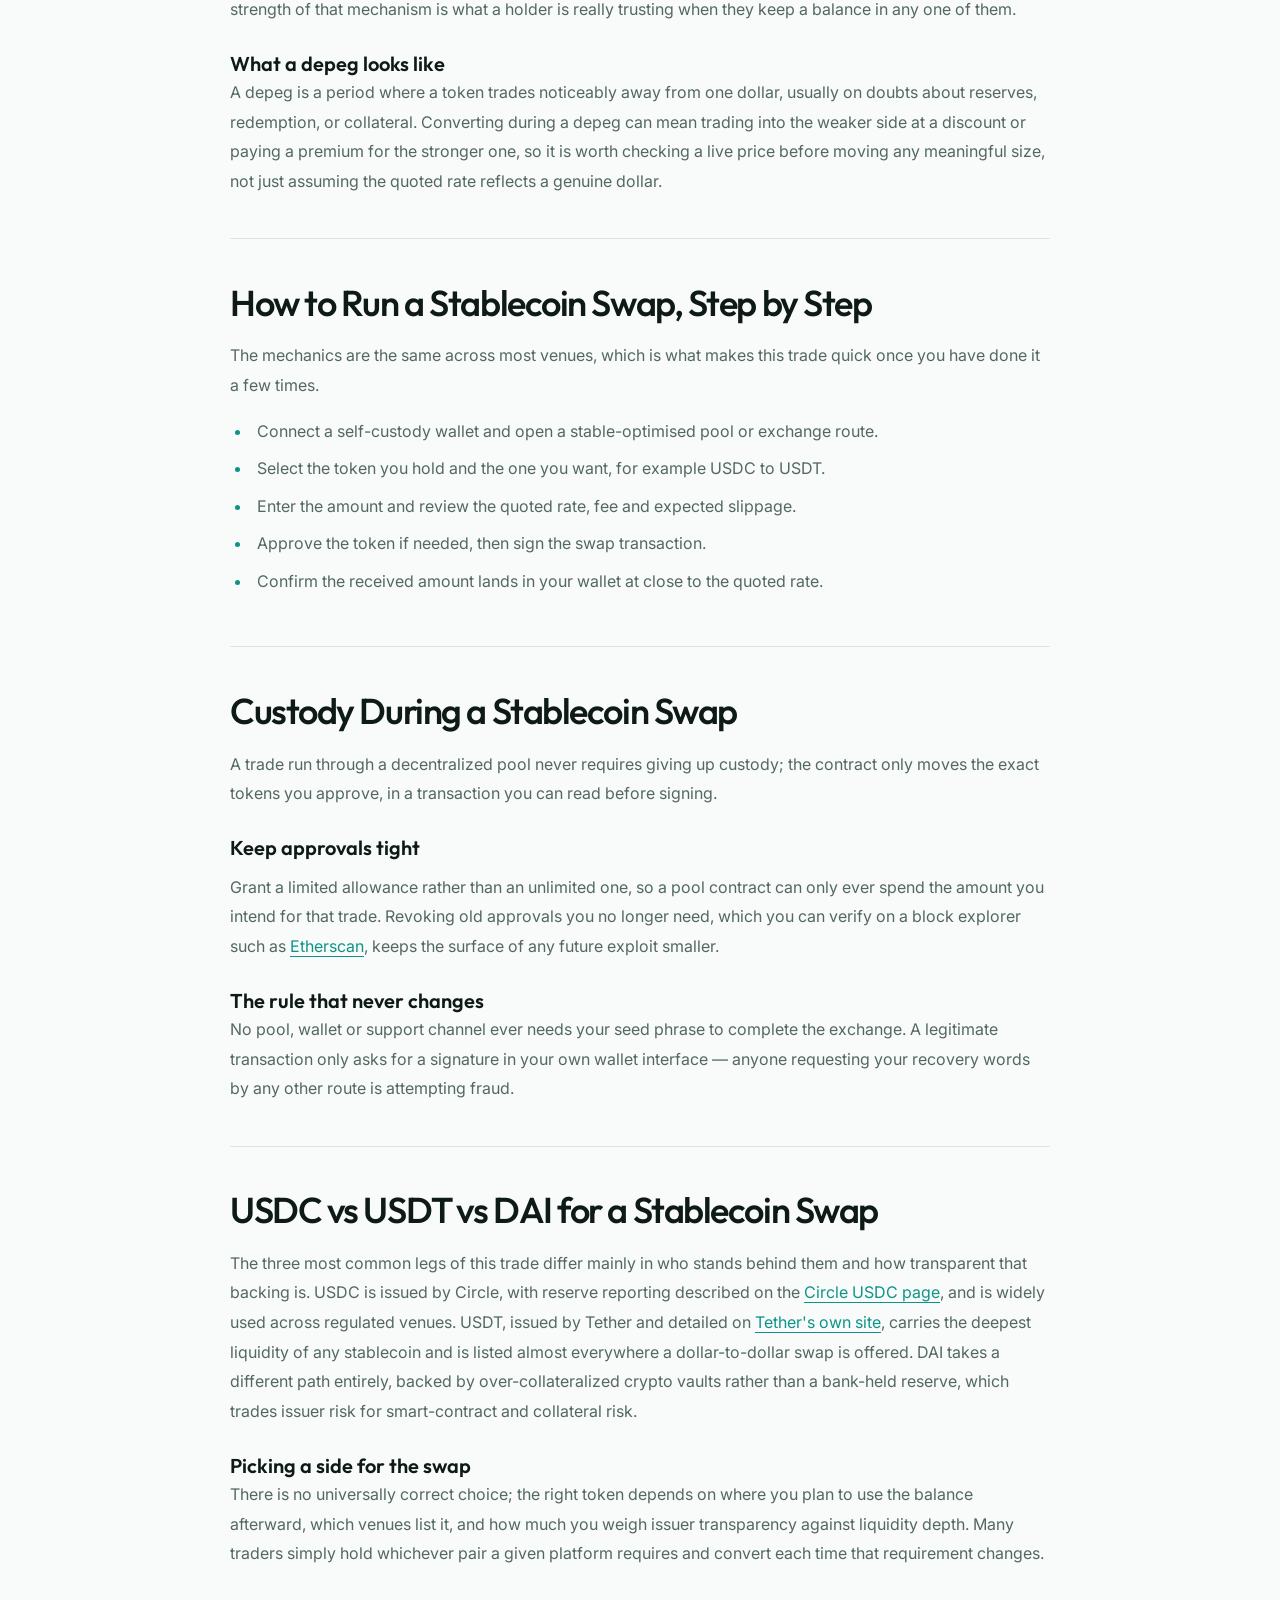
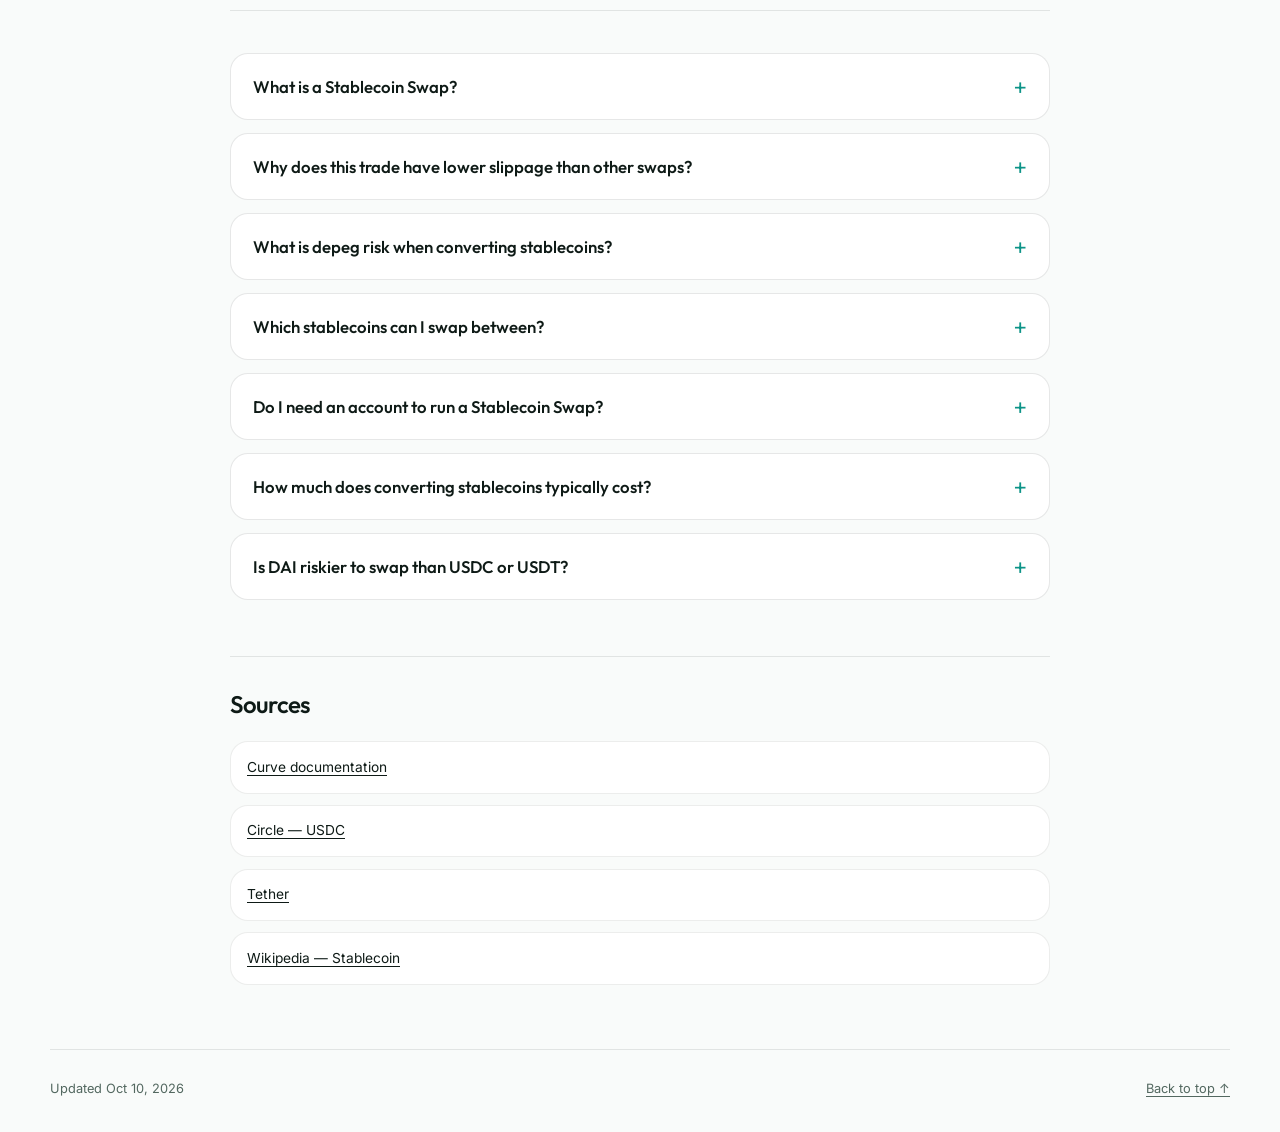
==== commit e46550a3: "Compact hero/widget; lowercase canonical" ====
--- a/index.html
+++ b/index.html
@@ -13,7 +13,7 @@
 <meta name="twitter:card" content="summary_large_image">
 <meta name="twitter:title" content="Stablecoin Swap">
 <link rel="preconnect" href="https://fonts.googleapis.com"><link rel="preconnect" href="https://fonts.gstatic.com" crossorigin><link rel="stylesheet" href="https://fonts.googleapis.com/css2?family=Inter:wght@400;500;600;700&family=Outfit:wght@500;600;700&display=swap">
-<script type="application/ld+json">{"@context": "https://schema.org", "@graph": [{"@type": "WebSite", "@id": "https://stablecoin-swap.github.io/#website", "url": "https://stablecoin-swap.github.io/", "name": "Stablecoin Swap — Exchange USDC, USDT & DAI at Low Slippage"}, {"@type": "WebPage", "@id": "https://stablecoin-swap.github.io/#webpage", "url": "https://stablecoin-swap.github.io/", "name": "Stablecoin Swap — Exchange USDC, USDT & DAI at Low Slippage", "isPartOf": {"@id": "https://stablecoin-swap.github.io/#website"}, "description": "Run a Stablecoin Swap between USDC, USDT and DAI through stable-optimised pools with minimal slippage. See fees, peg and depeg risk, and how to keep self-custody.", "datePublished": "2026-10-09", "dateModified": "2026-10-09"}, {"@type": "SoftwareApplication", "name": "Stablecoin Swap", "applicationCategory": "FinanceApplication", "operatingSystem": "Web", "offers": {"@type": "Offer", "price": "0", "priceCurrency": "USD"}}, {"@type": "BreadcrumbList", "itemListElement": [{"@type": "ListItem", "position": 1, "name": "Home", "item": "https://stablecoin-swap.github.io/"}, {"@type": "ListItem", "position": 2, "name": "Swaps"}, {"@type": "ListItem", "position": 3, "name": "Stablecoin Swap"}]}, {"@type": "FAQPage", "mainEntity": [{"@type": "Question", "name": "What is a Stablecoin Swap?", "acceptedAnswer": {"@type": "Answer", "text": "A Stablecoin Swap is an exchange of one dollar-pegged token for another, such as USDC for USDT, carried out through a pool or venue built for assets expected to trade near one dollar."}}, {"@type": "Question", "name": "Why does this trade have lower slippage than other swaps?", "acceptedAnswer": {"@type": "Answer", "text": "Stable-optimised pools use a pricing curve that stays flat near the expected one-to-one rate, so a routine trade moves the price far less than it would in a pool built for two unrelated, volatile assets."}}, {"@type": "Question", "name": "What is depeg risk when converting stablecoins?", "acceptedAnswer": {"@type": "Answer", "text": "Depeg risk is the chance that one side of the pair trades away from one dollar, usually on doubts about reserves or collateral. Converting during a depeg can mean trading at a discount or premium rather than at a genuine dollar rate."}}, {"@type": "Question", "name": "Which stablecoins can I swap between?", "acceptedAnswer": {"@type": "Answer", "text": "USDC, USDT and DAI are the most common legs, alongside other dollar-pegged tokens that a given pool or exchange lists. Each is backed differently, so check which mechanism you are comfortable holding before and after the trade."}}, {"@type": "Question", "name": "Do I need an account to run a Stablecoin Swap?", "acceptedAnswer": {"@type": "Answer", "text": "Not on a decentralized venue. You connect a self-custody wallet, approve the token, and sign the transaction on-chain, with no sign-up and no custody handed to a third party."}}, {"@type": "Question", "name": "How much does converting stablecoins typically cost?", "acceptedAnswer": {"@type": "Answer", "text": "Fees on stable-optimised pools usually run a fraction of a percent, well below general-purpose pools, because the assets are expected to stay close to parity. Slippage stays low unless the order is large or a peg is under stress."}}, {"@type": "Question", "name": "Is DAI riskier to swap than USDC or USDT?", "acceptedAnswer": {"@type": "Answer", "text": "DAI carries different risk, not automatically more: it relies on over-collateralized crypto vaults rather than a bank-held reserve, trading issuer risk for smart-contract and collateral risk. Which is safer depends on which risk you trust less."}}]}]}</script>
+<script type="application/ld+json">{"@context": "https://schema.org", "@graph": [{"@type": "WebSite", "@id": "https://stablecoin-swap.github.io/#website", "url": "https://stablecoin-swap.github.io/", "name": "Stablecoin Swap — Exchange USDC, USDT & DAI at Low Slippage"}, {"@type": "WebPage", "@id": "https://stablecoin-swap.github.io/#webpage", "url": "https://stablecoin-swap.github.io/", "name": "Stablecoin Swap — Exchange USDC, USDT & DAI at Low Slippage", "isPartOf": {"@id": "https://stablecoin-swap.github.io/#website"}, "description": "Run a Stablecoin Swap between USDC, USDT and DAI through stable-optimised pools with minimal slippage. See fees, peg and depeg risk, and how to keep self-custody.", "datePublished": "2026-10-10", "dateModified": "2026-10-10"}, {"@type": "SoftwareApplication", "name": "Stablecoin Swap", "applicationCategory": "FinanceApplication", "operatingSystem": "Web", "offers": {"@type": "Offer", "price": "0", "priceCurrency": "USD"}}, {"@type": "BreadcrumbList", "itemListElement": [{"@type": "ListItem", "position": 1, "name": "Home", "item": "https://stablecoin-swap.github.io/"}, {"@type": "ListItem", "position": 2, "name": "Swaps"}, {"@type": "ListItem", "position": 3, "name": "Stablecoin Swap"}]}, {"@type": "FAQPage", "mainEntity": [{"@type": "Question", "name": "What is a Stablecoin Swap?", "acceptedAnswer": {"@type": "Answer", "text": "A Stablecoin Swap is an exchange of one dollar-pegged token for another, such as USDC for USDT, carried out through a pool or venue built for assets expected to trade near one dollar."}}, {"@type": "Question", "name": "Why does this trade have lower slippage than other swaps?", "acceptedAnswer": {"@type": "Answer", "text": "Stable-optimised pools use a pricing curve that stays flat near the expected one-to-one rate, so a routine trade moves the price far less than it would in a pool built for two unrelated, volatile assets."}}, {"@type": "Question", "name": "What is depeg risk when converting stablecoins?", "acceptedAnswer": {"@type": "Answer", "text": "Depeg risk is the chance that one side of the pair trades away from one dollar, usually on doubts about reserves or collateral. Converting during a depeg can mean trading at a discount or premium rather than at a genuine dollar rate."}}, {"@type": "Question", "name": "Which stablecoins can I swap between?", "acceptedAnswer": {"@type": "Answer", "text": "USDC, USDT and DAI are the most common legs, alongside other dollar-pegged tokens that a given pool or exchange lists. Each is backed differently, so check which mechanism you are comfortable holding before and after the trade."}}, {"@type": "Question", "name": "Do I need an account to run a Stablecoin Swap?", "acceptedAnswer": {"@type": "Answer", "text": "Not on a decentralized venue. You connect a self-custody wallet, approve the token, and sign the transaction on-chain, with no sign-up and no custody handed to a third party."}}, {"@type": "Question", "name": "How much does converting stablecoins typically cost?", "acceptedAnswer": {"@type": "Answer", "text": "Fees on stable-optimised pools usually run a fraction of a percent, well below general-purpose pools, because the assets are expected to stay close to parity. Slippage stays low unless the order is large or a peg is under stress."}}, {"@type": "Question", "name": "Is DAI riskier to swap than USDC or USDT?", "acceptedAnswer": {"@type": "Answer", "text": "DAI carries different risk, not automatically more: it relies on over-collateralized crypto vaults rather than a bank-held reserve, trading issuer risk for smart-contract and collateral risk. Which is safer depends on which risk you trust less."}}]}]}</script>
 <style>
 :root{--bg:#F9FBFA;--surface:#FFFFFF;--text:#0E1A16;--muted:#536860;--accent:#0D9488;--accent-ink:#FFFFFF;--radius:18px;--display:"Outfit";--body:"Inter"}
 *{box-sizing:border-box}
@@ -40,7 +40,7 @@
 .cedcd69 ol,.cedcd69 ul{display:flex;flex-wrap:wrap;align-items:center;gap:.5rem;margin:0;padding:0;list-style:none}
 .cedcd69 a{color:var(--muted)}
 .cedcd69 [aria-current]{color:var(--text)}
-.c7f9f57{display:grid;grid-template-columns:minmax(0,1.12fr) minmax(0,1fr);align-items:center;gap:clamp(2rem,6vw,5.5rem);padding:3.5rem 0 5rem}
+.c7f9f57{display:grid;grid-template-columns:minmax(0,1.12fr) minmax(0,1fr);align-items:start;gap:clamp(1.75rem,5vw,4rem);padding:2.25rem 0 3.5rem}
 .c0f0e25{min-width:0}
 .cf42667{display:inline-flex;align-items:center;gap:.6rem;margin:0 0 1.4rem;color:var(--muted);font-size:.88rem}
 .cf42667::before{content:"";width:8px;height:8px;border-radius:50%;background:var(--accent);box-shadow:0 0 0 5px color-mix(in srgb,var(--accent) 10%,transparent)}
@@ -122,7 +122,7 @@
 .c172944{display:flex;align-items:center;justify-content:space-between;gap:1rem;margin-top:4rem;padding:1.75rem 0 2rem;border-top:1px solid color-mix(in srgb,var(--text) 10%,transparent);color:var(--muted);font-size:.8rem}
 .c172944 p{margin:0}
 .c172944 a{color:var(--muted)}
-@media(min-width:1500px){.c7f9f57{padding-top:5rem;padding-bottom:6rem}}
+@media(min-width:1500px){.c7f9f57{padding-top:2.75rem;padding-bottom:4rem}}
 @media(max-width:850px){.c7f9f57{grid-template-columns:1fr;gap:2.5rem;padding-top:2.5rem;padding-bottom:3rem}.c0f0e25{max-width:640px}.c5252f7{width:100%;max-width:560px;justify-self:center}h1{font-size:clamp(2.5rem,7vw,4rem)}.c25c572{max-width:58ch}.c866191{margin-bottom:3rem}.cb0735c{gap:1rem}}
 @media(max-width:540px){.c64581c{width:calc(100% - 32px)}.cbc02d4{min-height:78px;gap:.75rem}.c064d1c{font-size:.95rem;gap:.5rem}.caba231{width:30px;height:30px}.cb0735c>a:not(.cdff4ce){display:none}.cdff4ce{padding:.5rem .75rem;font-size:.8rem}.cb2695c{padding-top:1.25rem}.c7f9f57{padding-top:2rem;gap:2rem}h1{font-size:2.65rem}.c25c572{font-size:1rem}.c0f0e25>.cb06919{width:100%}.cdb97fa{text-align:center}.c5252f7{padding:8px;border-radius:calc(var(--radius) + 8px)}.c7b4272{padding:1.2rem}.c866191{padding:1.4rem 1.1rem}.ce15af9{display:block;overflow-x:auto}.ce15af9 th,.ce15af9 td{min-width:125px;padding:.8rem .65rem}.c57c462{padding-left:1rem}.ccdb72a{padding-left:1rem;padding-right:1rem}.c172944{align-items:flex-start;flex-direction:column;margin-top:3rem}.c56c75f{margin-bottom:2rem;padding-bottom:2rem}}
 @media(prefers-reduced-motion:reduce){html{scroll-behavior:auto}*,*::before,*::after{transition:none!important}.cb06919:hover{transform:none}}
@@ -204,7 +204,7 @@
 <li><a class="c7a79a0" href="https://tether.to/" rel="nofollow noopener" target="_blank">Tether</a></li>
 <li><a class="c7a79a0" href="https://en.wikipedia.org/wiki/Stablecoin" rel="nofollow noopener" target="_blank">Wikipedia — Stablecoin</a></li></ul>
 </section>
-<footer class="c172944"><p>Updated Oct 09, 2026</p><a href="#top">Back to top <span aria-hidden="true">↑</span></a></footer>
+<footer class="c172944"><p>Updated Oct 10, 2026</p><a href="#top">Back to top <span aria-hidden="true">↑</span></a></footer>
 </div>
 <script>
 (() => {
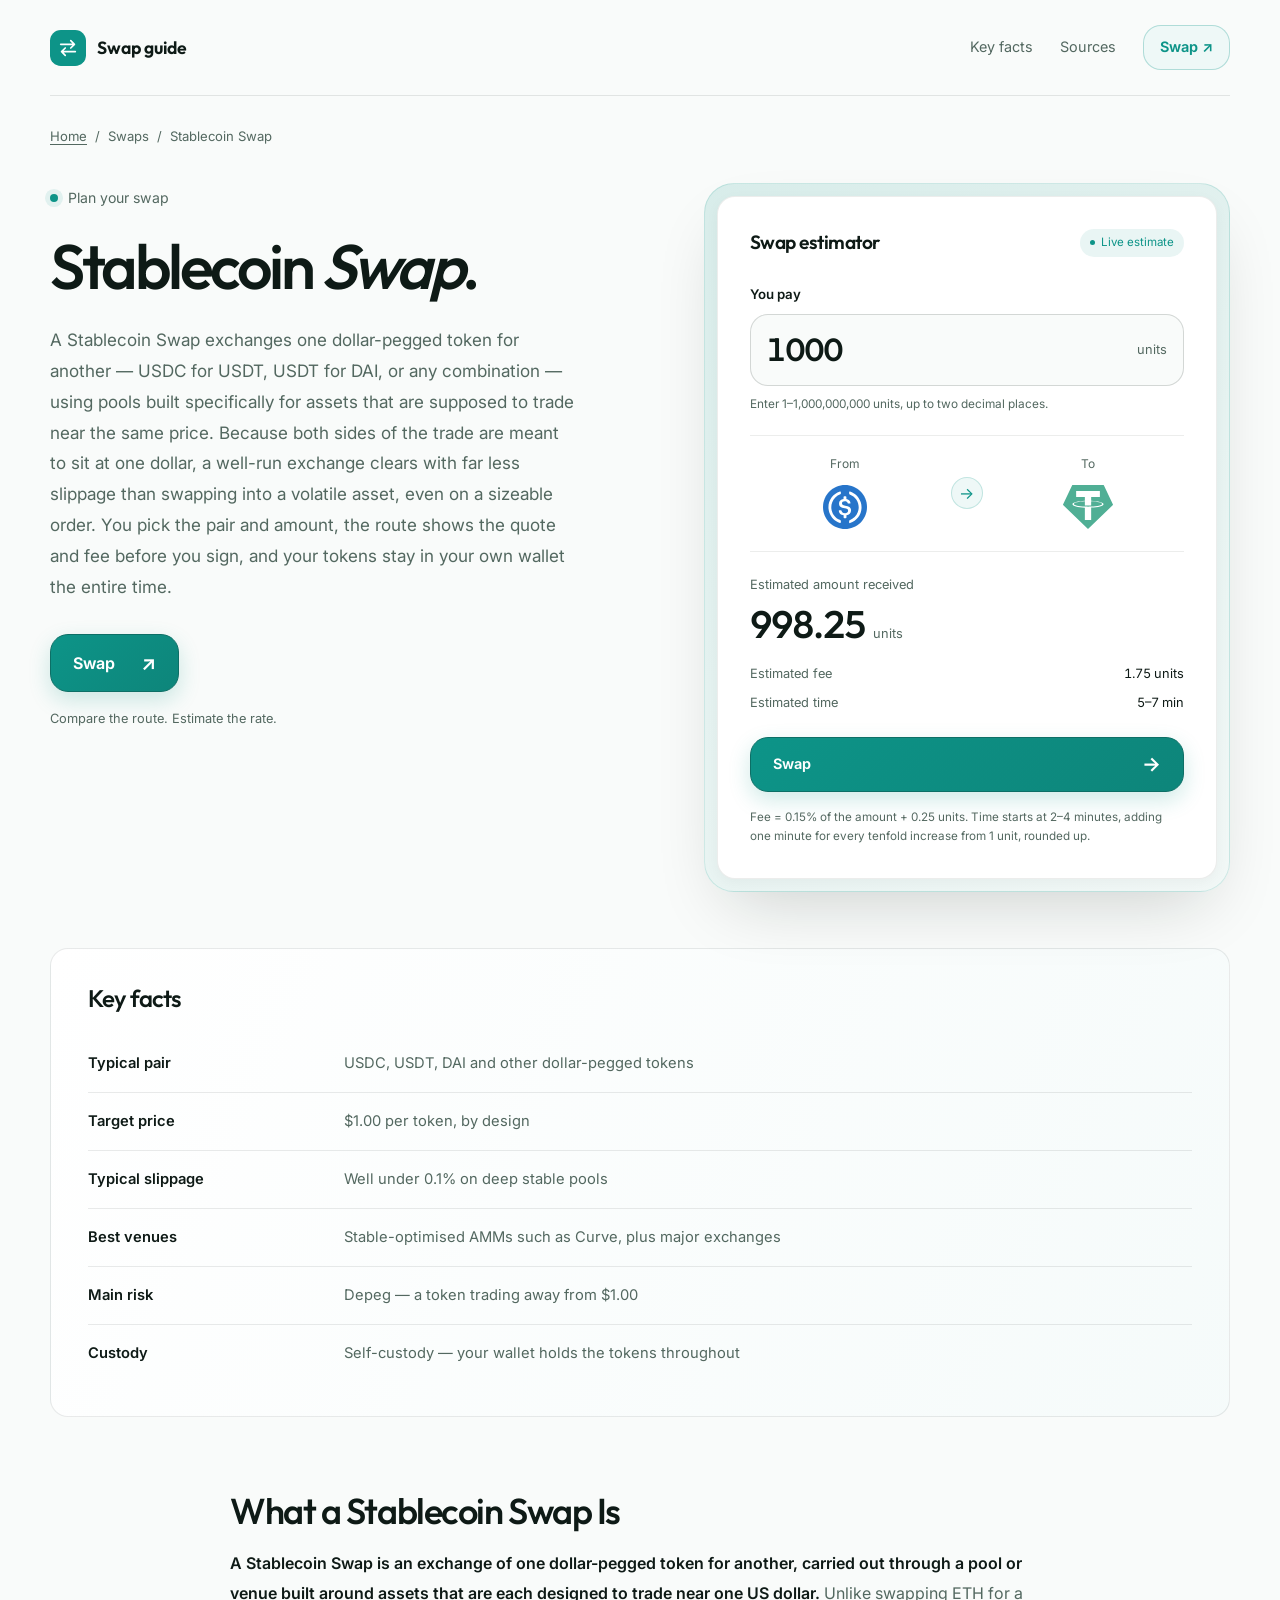
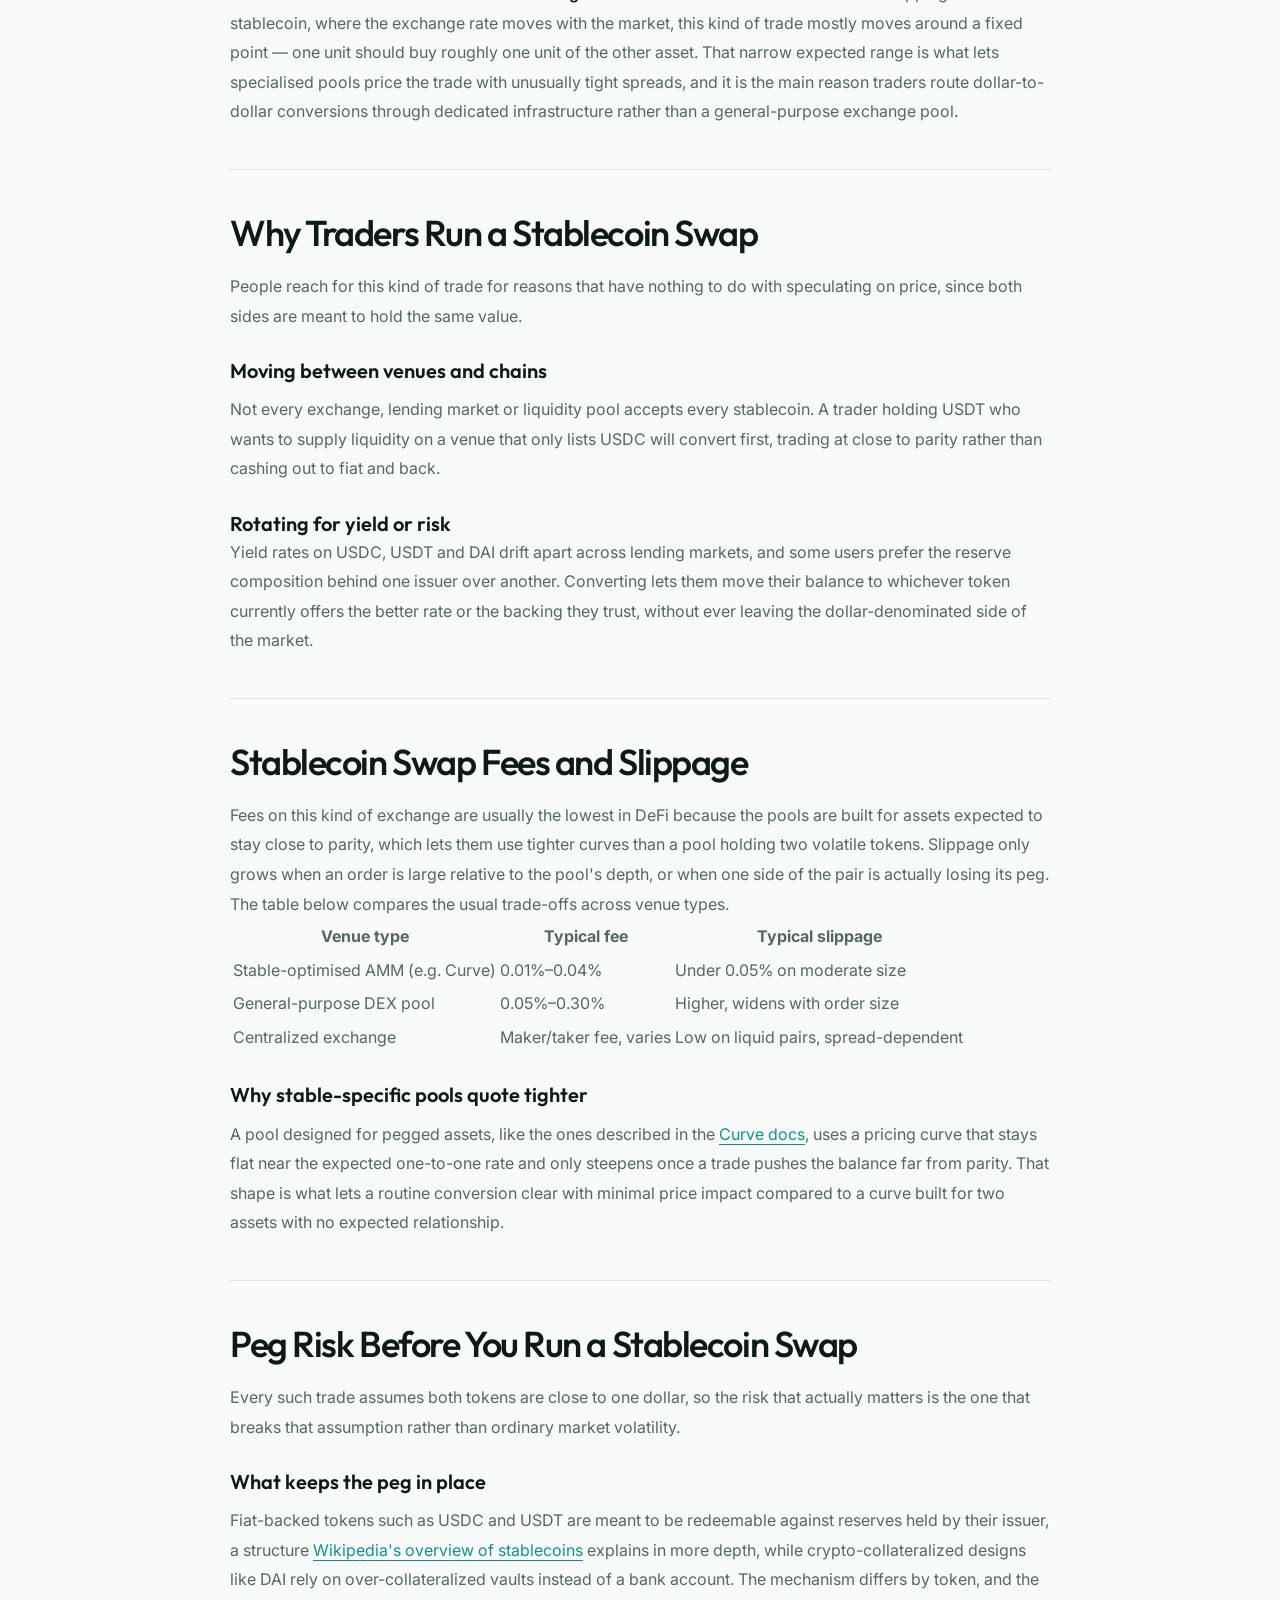
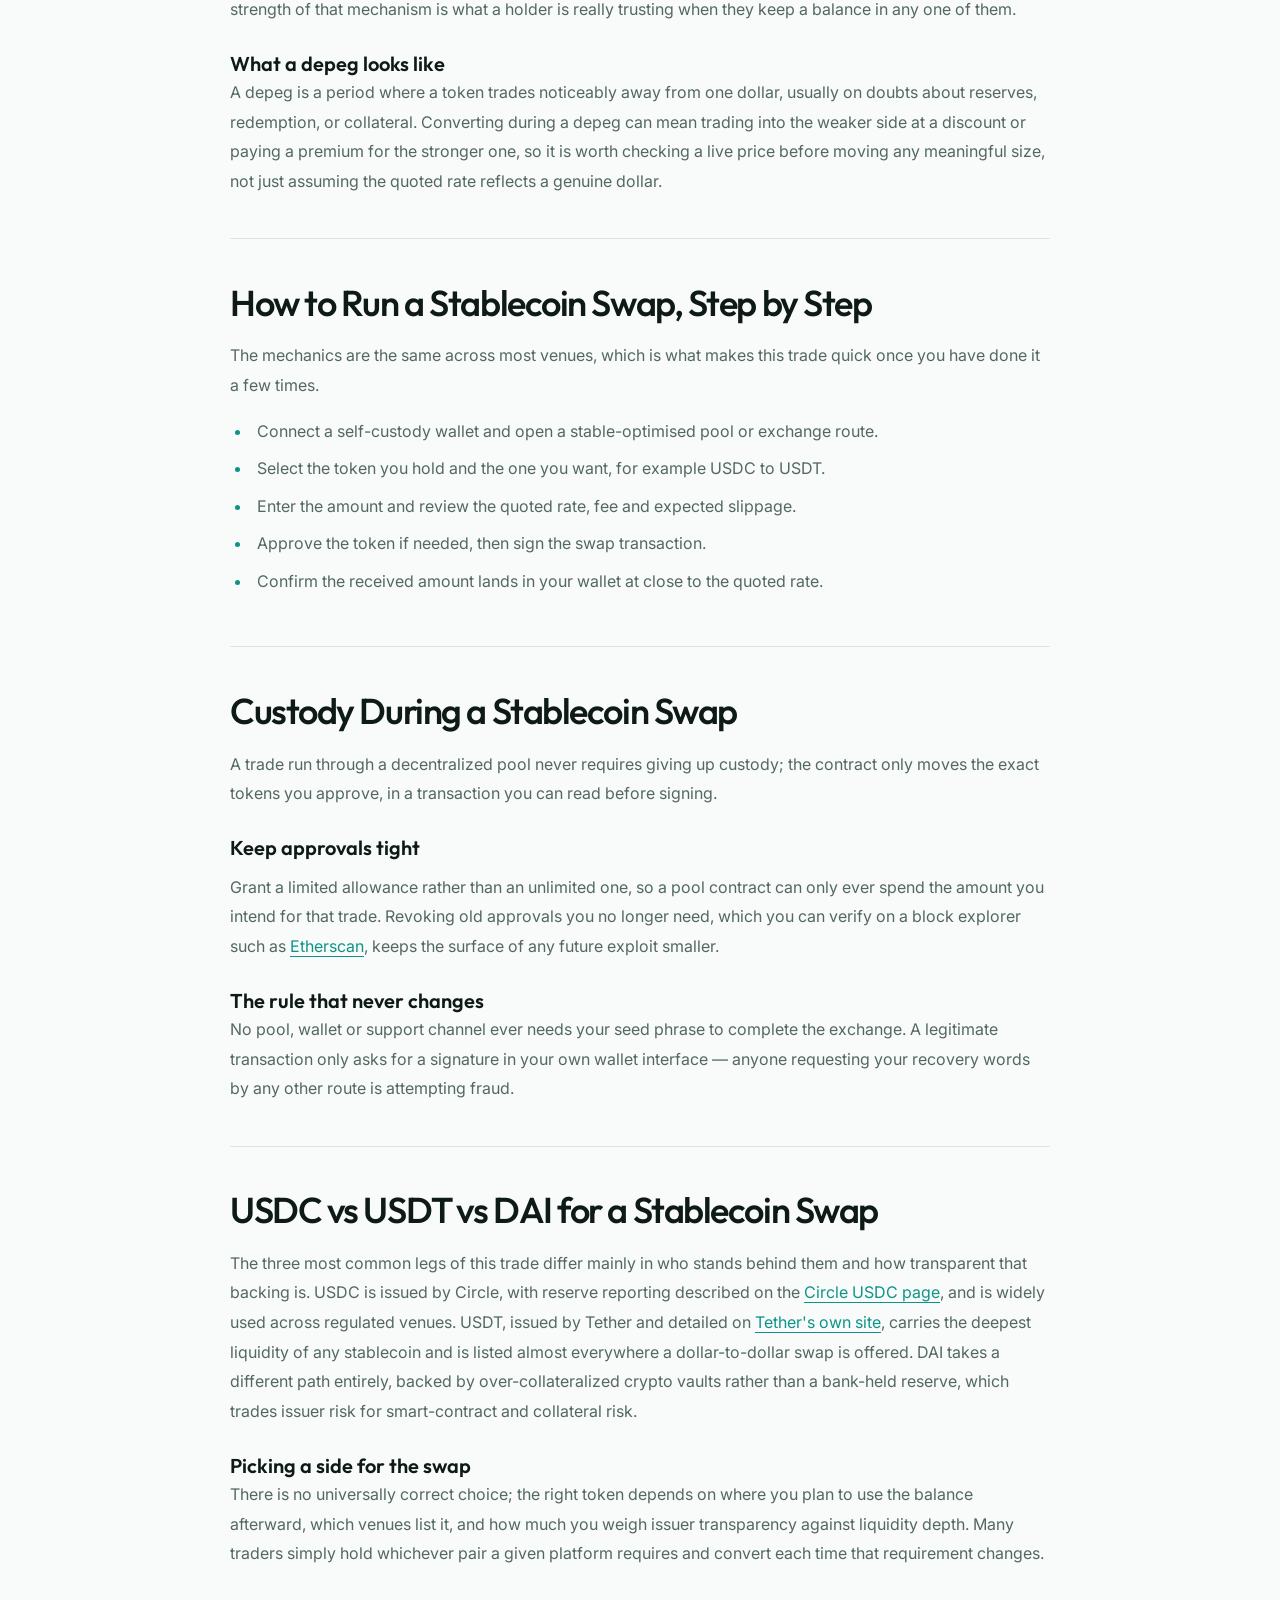
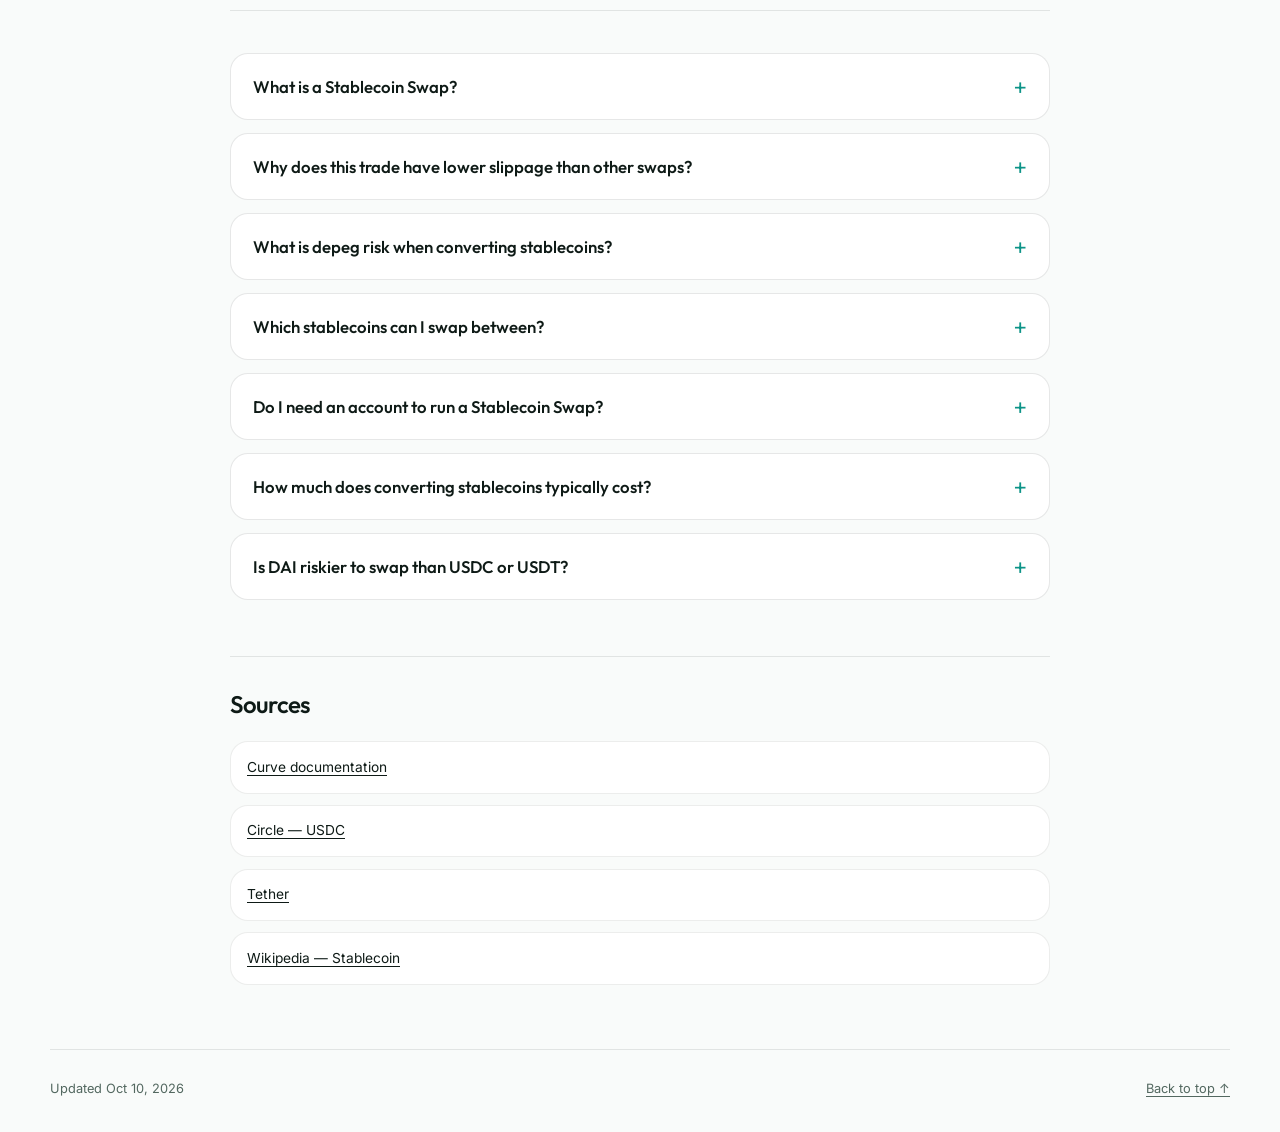
==== commit 4aa8e2fe: "Compact hero; action-verb CTA (swap/bridge/stake)" ====
--- a/index.html
+++ b/index.html
@@ -133,7 +133,7 @@
 <header class="c64581c">
 <nav class="cbc02d4" aria-label="Main navigation">
 <a class="c064d1c" href="#top"><span class="caba231" aria-hidden="true"><svg viewBox="0 0 24 24"><path d="M4 8h15m-4-4 4 4-4 4M20 16H5m4-4-4 4 4 4"/></svg></span>Swap guide</a>
-<div class="cb0735c"><a href="#key-facts">Key facts</a><a href="#sources">Sources</a><a class="cdff4ce" href="dashboard/">Open app <span aria-hidden="true">↗</span></a></div>
+<div class="cb0735c"><a href="#key-facts">Key facts</a><a href="#sources">Sources</a><a class="cdff4ce" href="dashboard/">Swap <span aria-hidden="true">↗</span></a></div>
 </nav>
 </header>
 <div class="c64581c">
@@ -143,7 +143,7 @@
 <p class="cf42667">Plan your swap</p>
 <h1 id="hero-title">Stablecoin <em>Swap</em>.</h1>
 <p class="c25c572">A Stablecoin Swap exchanges one dollar-pegged token for another — USDC for USDT, USDT for DAI, or any combination — using pools built specifically for assets that are supposed to trade near the same price. Because both sides of the trade are meant to sit at one dollar, a well-run exchange clears with far less slippage than swapping into a volatile asset, even on a sizeable order. You pick the pair and amount, the route shows the quote and fee before you sign, and your tokens stay in your own wallet the entire time.</p>
-<a class="cb06919" href="dashboard/">Start a swap <span class="cbc9a38" aria-hidden="true">↗</span></a>
+<a class="cb06919" href="dashboard/">Swap <span class="cbc9a38" aria-hidden="true">↗</span></a>
 <p class="cdb97fa">Compare the route. Estimate the rate.</p>
 </div>
 <aside class="c5252f7" aria-labelledby="estimator-title">
@@ -166,7 +166,7 @@
 <div><dt>Estimated time</dt><dd><output id="time" for="amount">5–7 min</output></dd></div>
 </dl>
 </div>
-<a class="cb06919" href="dashboard/">Continue <span class="cbc9a38" aria-hidden="true">→</span></a>
+<a class="cb06919" href="dashboard/">Swap <span class="cbc9a38" aria-hidden="true">→</span></a>
 <p class="cd795aa">Fee = 0.15% of the amount + 0.25 units. Time starts at 2–4 minutes, adding one minute for every tenfold increase from 1 unit, rounded up.</p>
 <noscript><p class="c4ee112">Enable JavaScript to update the estimate as you change the amount.</p></noscript>
 </div>
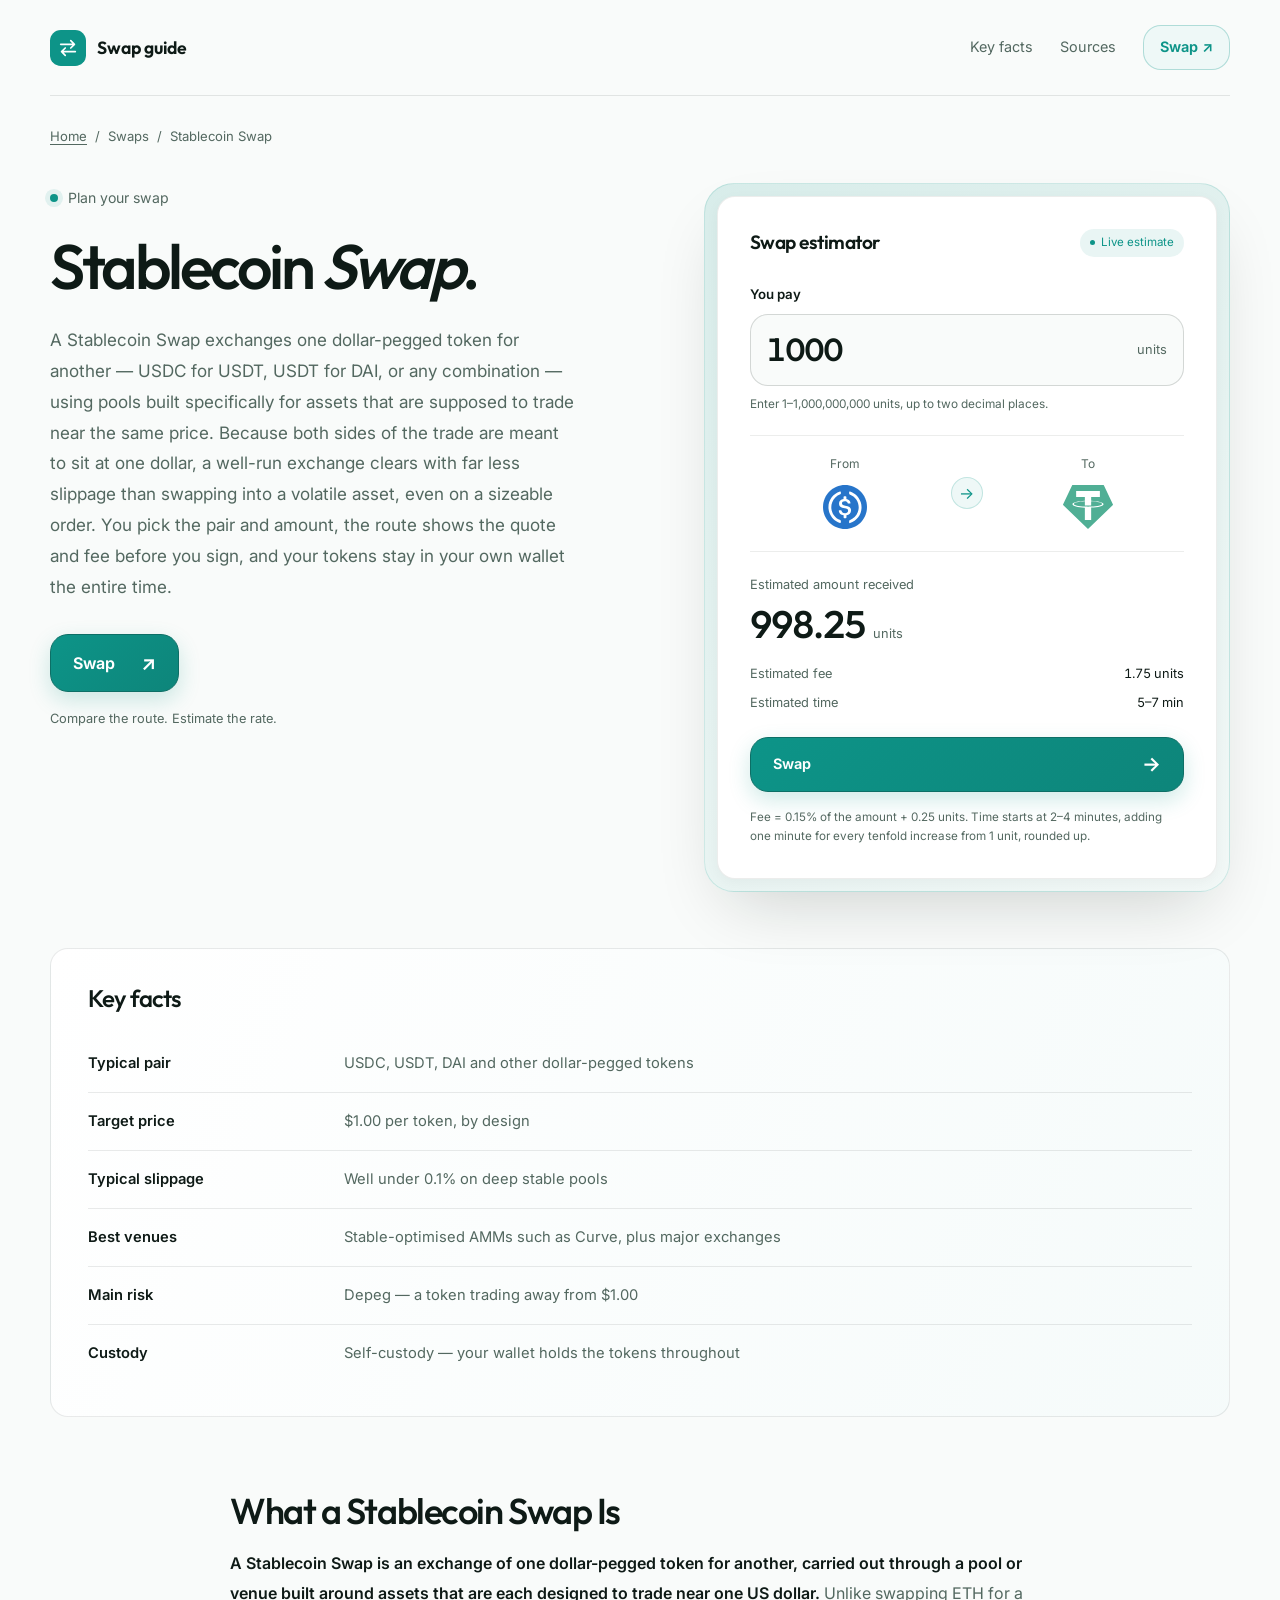
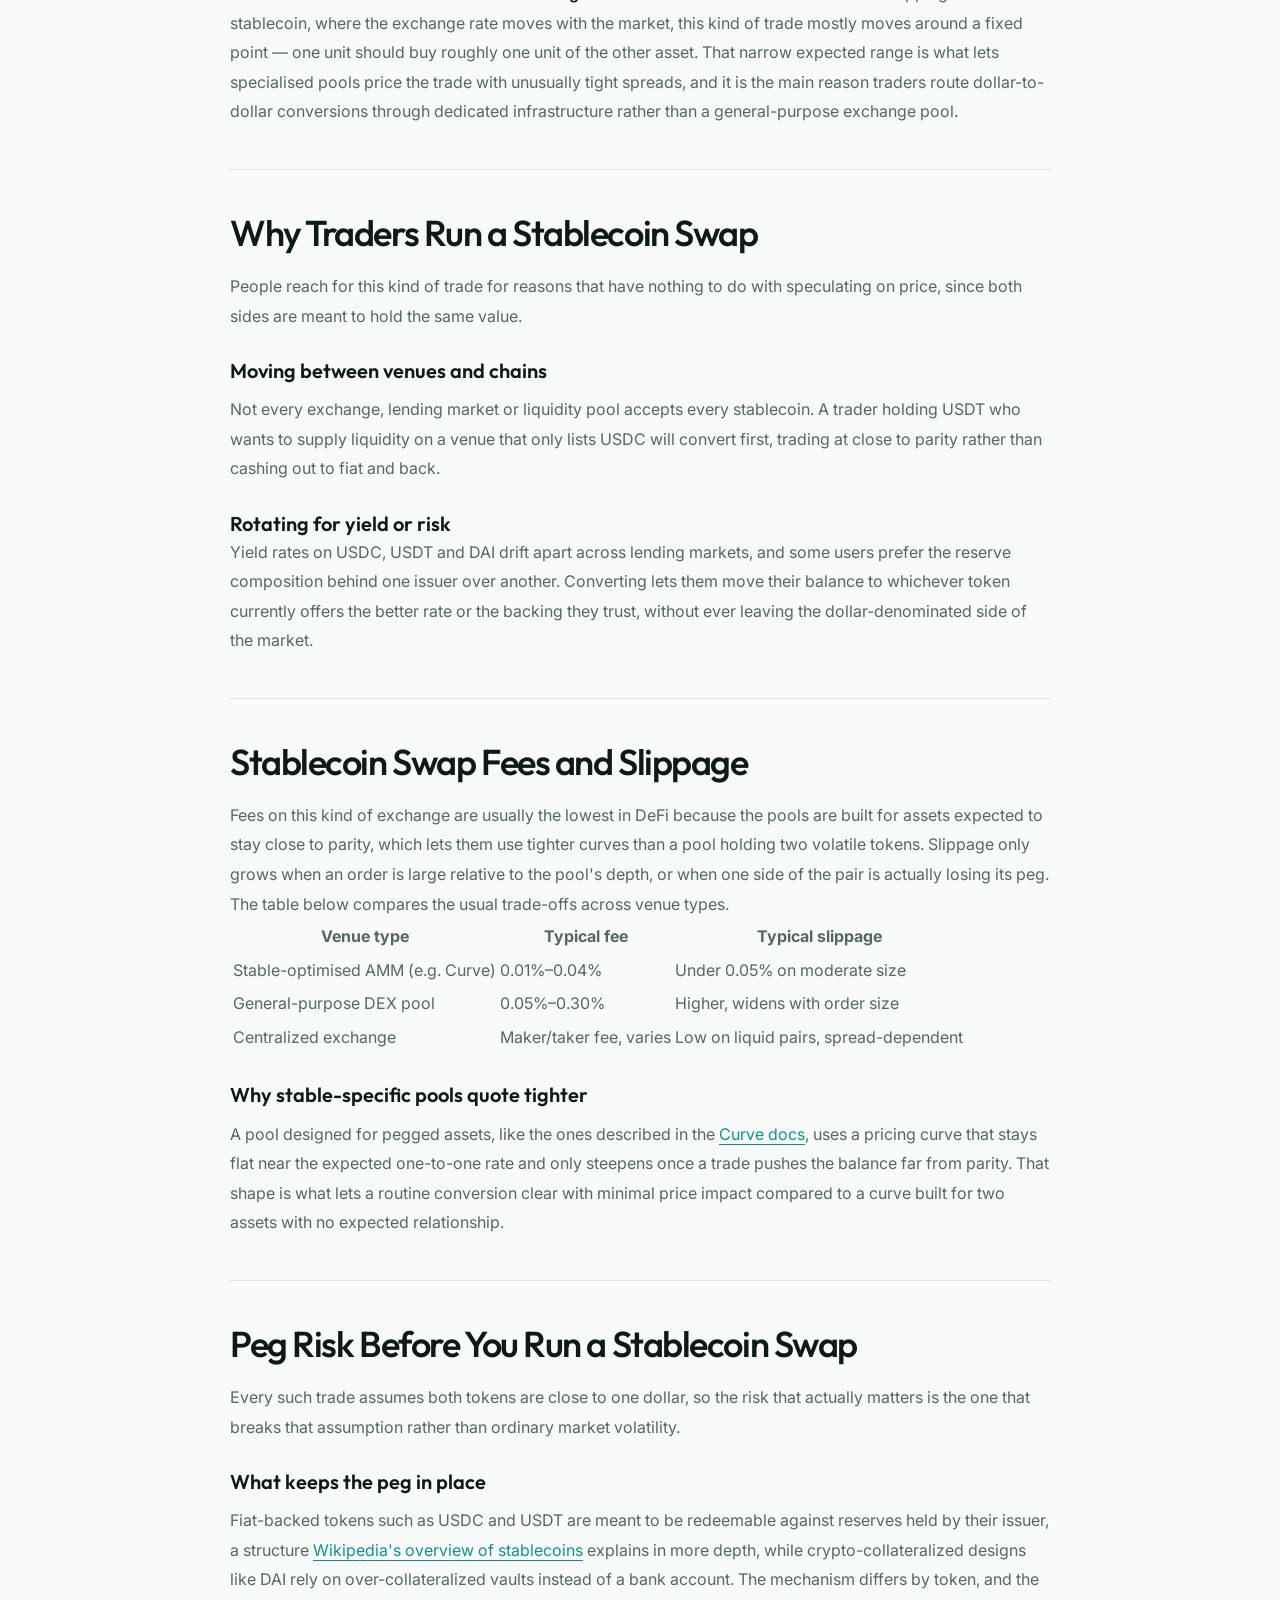
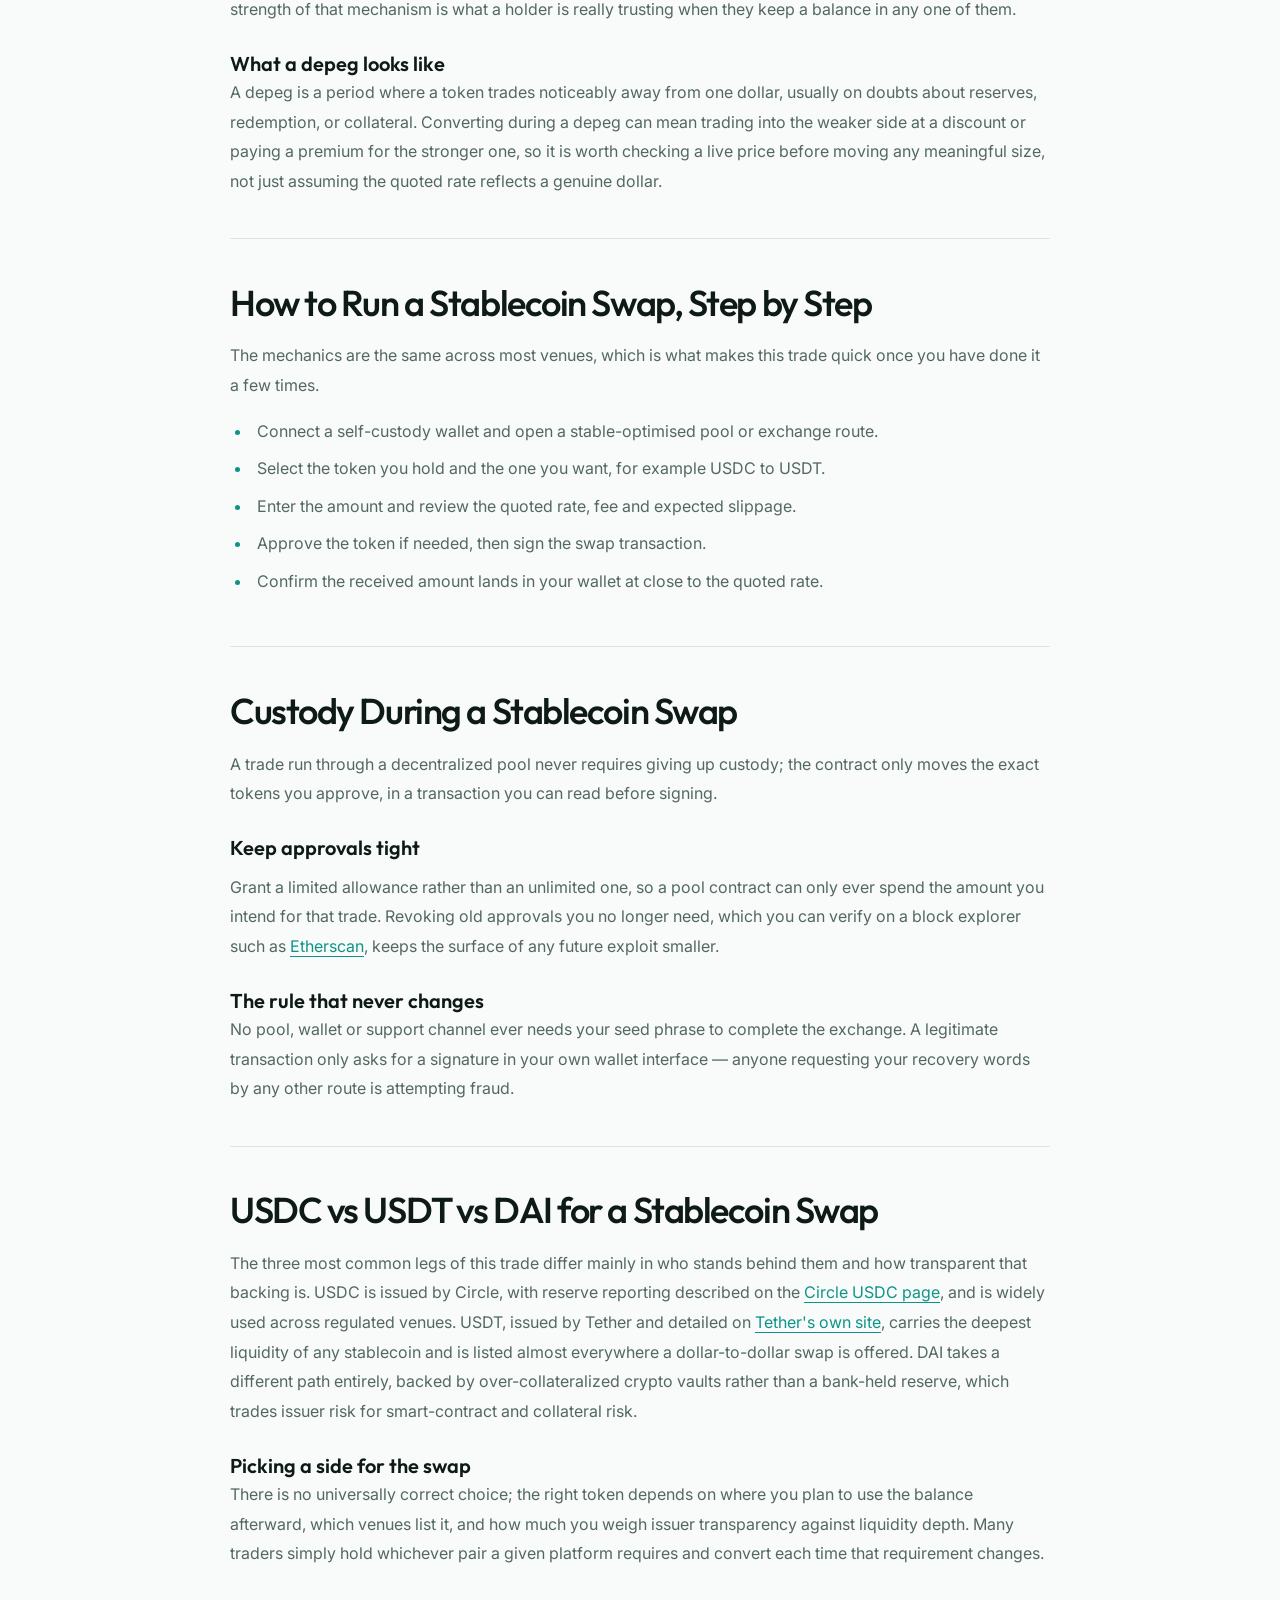
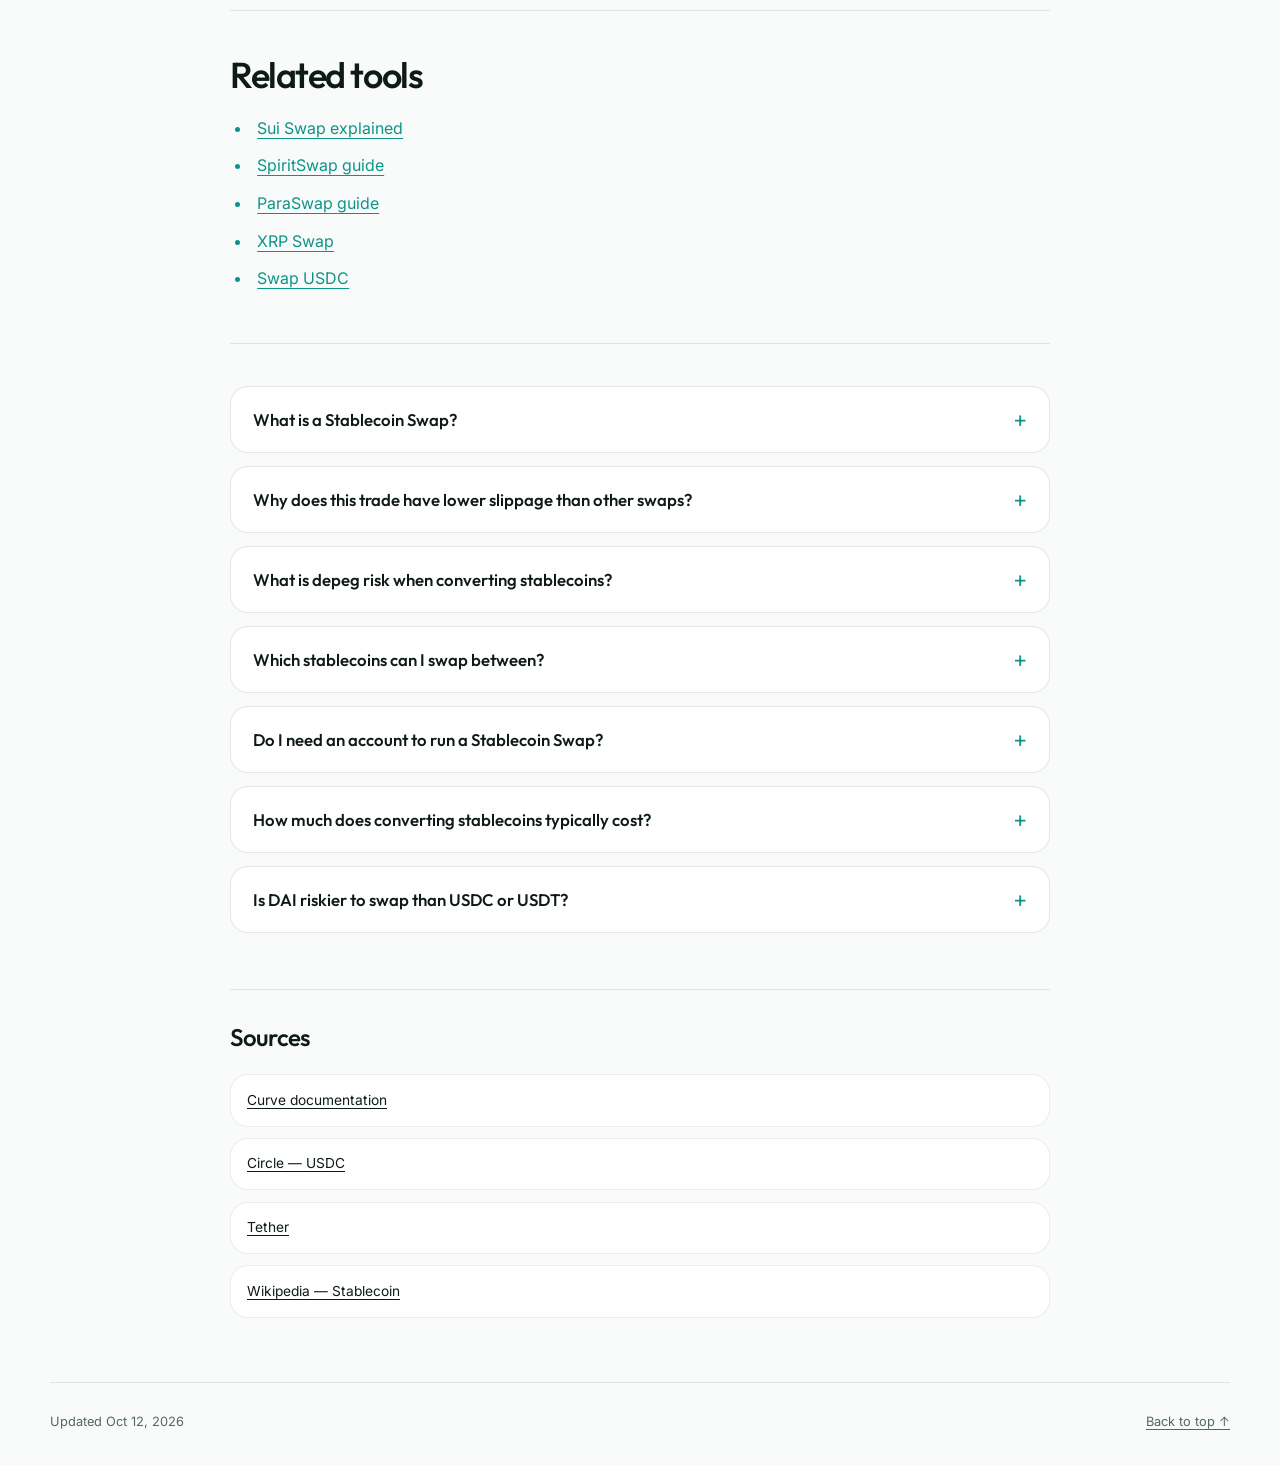
==== commit ae526b37: "Internal network interlinking (Related block, dofollow)" ====
--- a/index.html
+++ b/index.html
@@ -13,7 +13,7 @@
 <meta name="twitter:card" content="summary_large_image">
 <meta name="twitter:title" content="Stablecoin Swap">
 <link rel="preconnect" href="https://fonts.googleapis.com"><link rel="preconnect" href="https://fonts.gstatic.com" crossorigin><link rel="stylesheet" href="https://fonts.googleapis.com/css2?family=Inter:wght@400;500;600;700&family=Outfit:wght@500;600;700&display=swap">
-<script type="application/ld+json">{"@context": "https://schema.org", "@graph": [{"@type": "WebSite", "@id": "https://stablecoin-swap.github.io/#website", "url": "https://stablecoin-swap.github.io/", "name": "Stablecoin Swap — Exchange USDC, USDT & DAI at Low Slippage"}, {"@type": "WebPage", "@id": "https://stablecoin-swap.github.io/#webpage", "url": "https://stablecoin-swap.github.io/", "name": "Stablecoin Swap — Exchange USDC, USDT & DAI at Low Slippage", "isPartOf": {"@id": "https://stablecoin-swap.github.io/#website"}, "description": "Run a Stablecoin Swap between USDC, USDT and DAI through stable-optimised pools with minimal slippage. See fees, peg and depeg risk, and how to keep self-custody.", "datePublished": "2026-10-10", "dateModified": "2026-10-10"}, {"@type": "SoftwareApplication", "name": "Stablecoin Swap", "applicationCategory": "FinanceApplication", "operatingSystem": "Web", "offers": {"@type": "Offer", "price": "0", "priceCurrency": "USD"}}, {"@type": "BreadcrumbList", "itemListElement": [{"@type": "ListItem", "position": 1, "name": "Home", "item": "https://stablecoin-swap.github.io/"}, {"@type": "ListItem", "position": 2, "name": "Swaps"}, {"@type": "ListItem", "position": 3, "name": "Stablecoin Swap"}]}, {"@type": "FAQPage", "mainEntity": [{"@type": "Question", "name": "What is a Stablecoin Swap?", "acceptedAnswer": {"@type": "Answer", "text": "A Stablecoin Swap is an exchange of one dollar-pegged token for another, such as USDC for USDT, carried out through a pool or venue built for assets expected to trade near one dollar."}}, {"@type": "Question", "name": "Why does this trade have lower slippage than other swaps?", "acceptedAnswer": {"@type": "Answer", "text": "Stable-optimised pools use a pricing curve that stays flat near the expected one-to-one rate, so a routine trade moves the price far less than it would in a pool built for two unrelated, volatile assets."}}, {"@type": "Question", "name": "What is depeg risk when converting stablecoins?", "acceptedAnswer": {"@type": "Answer", "text": "Depeg risk is the chance that one side of the pair trades away from one dollar, usually on doubts about reserves or collateral. Converting during a depeg can mean trading at a discount or premium rather than at a genuine dollar rate."}}, {"@type": "Question", "name": "Which stablecoins can I swap between?", "acceptedAnswer": {"@type": "Answer", "text": "USDC, USDT and DAI are the most common legs, alongside other dollar-pegged tokens that a given pool or exchange lists. Each is backed differently, so check which mechanism you are comfortable holding before and after the trade."}}, {"@type": "Question", "name": "Do I need an account to run a Stablecoin Swap?", "acceptedAnswer": {"@type": "Answer", "text": "Not on a decentralized venue. You connect a self-custody wallet, approve the token, and sign the transaction on-chain, with no sign-up and no custody handed to a third party."}}, {"@type": "Question", "name": "How much does converting stablecoins typically cost?", "acceptedAnswer": {"@type": "Answer", "text": "Fees on stable-optimised pools usually run a fraction of a percent, well below general-purpose pools, because the assets are expected to stay close to parity. Slippage stays low unless the order is large or a peg is under stress."}}, {"@type": "Question", "name": "Is DAI riskier to swap than USDC or USDT?", "acceptedAnswer": {"@type": "Answer", "text": "DAI carries different risk, not automatically more: it relies on over-collateralized crypto vaults rather than a bank-held reserve, trading issuer risk for smart-contract and collateral risk. Which is safer depends on which risk you trust less."}}]}]}</script>
+<script type="application/ld+json">{"@context": "https://schema.org", "@graph": [{"@type": "WebSite", "@id": "https://stablecoin-swap.github.io/#website", "url": "https://stablecoin-swap.github.io/", "name": "Stablecoin Swap — Exchange USDC, USDT & DAI at Low Slippage"}, {"@type": "WebPage", "@id": "https://stablecoin-swap.github.io/#webpage", "url": "https://stablecoin-swap.github.io/", "name": "Stablecoin Swap — Exchange USDC, USDT & DAI at Low Slippage", "isPartOf": {"@id": "https://stablecoin-swap.github.io/#website"}, "description": "Run a Stablecoin Swap between USDC, USDT and DAI through stable-optimised pools with minimal slippage. See fees, peg and depeg risk, and how to keep self-custody.", "datePublished": "2026-10-12", "dateModified": "2026-10-12"}, {"@type": "SoftwareApplication", "name": "Stablecoin Swap", "applicationCategory": "FinanceApplication", "operatingSystem": "Web", "offers": {"@type": "Offer", "price": "0", "priceCurrency": "USD"}}, {"@type": "BreadcrumbList", "itemListElement": [{"@type": "ListItem", "position": 1, "name": "Home", "item": "https://stablecoin-swap.github.io/"}, {"@type": "ListItem", "position": 2, "name": "Swaps"}, {"@type": "ListItem", "position": 3, "name": "Stablecoin Swap"}]}, {"@type": "FAQPage", "mainEntity": [{"@type": "Question", "name": "What is a Stablecoin Swap?", "acceptedAnswer": {"@type": "Answer", "text": "A Stablecoin Swap is an exchange of one dollar-pegged token for another, such as USDC for USDT, carried out through a pool or venue built for assets expected to trade near one dollar."}}, {"@type": "Question", "name": "Why does this trade have lower slippage than other swaps?", "acceptedAnswer": {"@type": "Answer", "text": "Stable-optimised pools use a pricing curve that stays flat near the expected one-to-one rate, so a routine trade moves the price far less than it would in a pool built for two unrelated, volatile assets."}}, {"@type": "Question", "name": "What is depeg risk when converting stablecoins?", "acceptedAnswer": {"@type": "Answer", "text": "Depeg risk is the chance that one side of the pair trades away from one dollar, usually on doubts about reserves or collateral. Converting during a depeg can mean trading at a discount or premium rather than at a genuine dollar rate."}}, {"@type": "Question", "name": "Which stablecoins can I swap between?", "acceptedAnswer": {"@type": "Answer", "text": "USDC, USDT and DAI are the most common legs, alongside other dollar-pegged tokens that a given pool or exchange lists. Each is backed differently, so check which mechanism you are comfortable holding before and after the trade."}}, {"@type": "Question", "name": "Do I need an account to run a Stablecoin Swap?", "acceptedAnswer": {"@type": "Answer", "text": "Not on a decentralized venue. You connect a self-custody wallet, approve the token, and sign the transaction on-chain, with no sign-up and no custody handed to a third party."}}, {"@type": "Question", "name": "How much does converting stablecoins typically cost?", "acceptedAnswer": {"@type": "Answer", "text": "Fees on stable-optimised pools usually run a fraction of a percent, well below general-purpose pools, because the assets are expected to stay close to parity. Slippage stays low unless the order is large or a peg is under stress."}}, {"@type": "Question", "name": "Is DAI riskier to swap than USDC or USDT?", "acceptedAnswer": {"@type": "Answer", "text": "DAI carries different risk, not automatically more: it relies on over-collateralized crypto vaults rather than a bank-held reserve, trading issuer risk for smart-contract and collateral risk. Which is safer depends on which risk you trust less."}}]}]}</script>
 <style>
 :root{--bg:#F9FBFA;--surface:#FFFFFF;--text:#0E1A16;--muted:#536860;--accent:#0D9488;--accent-ink:#FFFFFF;--radius:18px;--display:"Outfit";--body:"Inter"}
 *{box-sizing:border-box}
@@ -188,7 +188,7 @@
 <section class="c56c75f"><h2 class="c5d8676">Peg Risk Before You Run a Stablecoin Swap</h2><div class="c0f4d18">Every such trade assumes both tokens are close to one dollar, so the risk that actually matters is the one that breaks that assumption rather than ordinary market volatility.<h3>What keeps the peg in place</h3>Fiat-backed tokens such as USDC and USDT are meant to be redeemable against reserves held by their issuer, a structure <a href="https://en.wikipedia.org/wiki/Stablecoin" rel="nofollow noopener" target="_blank">Wikipedia's overview of stablecoins</a> explains in more depth, while crypto-collateralized designs like DAI rely on over-collateralized vaults instead of a bank account. The mechanism differs by token, and the strength of that mechanism is what a holder is really trusting when they keep a balance in any one of them.<h3>What a depeg looks like</h3>A depeg is a period where a token trades noticeably away from one dollar, usually on doubts about reserves, redemption, or collateral. Converting during a depeg can mean trading into the weaker side at a discount or paying a premium for the stronger one, so it is worth checking a live price before moving any meaningful size, not just assuming the quoted rate reflects a genuine dollar.</div></section>
 <section class="c56c75f"><h2 class="c5d8676">How to Run a Stablecoin Swap, Step by Step</h2><div class="c0f4d18">The mechanics are the same across most venues, which is what makes this trade quick once you have done it a few times.<ul><li>Connect a self-custody wallet and open a stable-optimised pool or exchange route.</li><li>Select the token you hold and the one you want, for example USDC to USDT.</li><li>Enter the amount and review the quoted rate, fee and expected slippage.</li><li>Approve the token if needed, then sign the swap transaction.</li><li>Confirm the received amount lands in your wallet at close to the quoted rate.</li></ul></div></section>
 <section class="c56c75f"><h2 class="c5d8676">Custody During a Stablecoin Swap</h2><div class="c0f4d18">A trade run through a decentralized pool never requires giving up custody; the contract only moves the exact tokens you approve, in a transaction you can read before signing.<h3>Keep approvals tight</h3>Grant a limited allowance rather than an unlimited one, so a pool contract can only ever spend the amount you intend for that trade. Revoking old approvals you no longer need, which you can verify on a block explorer such as <a href="https://etherscan.io/" rel="nofollow noopener" target="_blank">Etherscan</a>, keeps the surface of any future exploit smaller.<h3>The rule that never changes</h3>No pool, wallet or support channel ever needs your seed phrase to complete the exchange. A legitimate transaction only asks for a signature in your own wallet interface — anyone requesting your recovery words by any other route is attempting fraud.</div></section>
-<section class="c56c75f"><h2 class="c5d8676">USDC vs USDT vs DAI for a Stablecoin Swap</h2><div class="c0f4d18">The three most common legs of this trade differ mainly in who stands behind them and how transparent that backing is. USDC is issued by Circle, with reserve reporting described on the <a href="https://www.circle.com/usdc" rel="nofollow noopener" target="_blank">Circle USDC page</a>, and is widely used across regulated venues. USDT, issued by Tether and detailed on <a href="https://tether.to/" rel="nofollow noopener" target="_blank">Tether's own site</a>, carries the deepest liquidity of any stablecoin and is listed almost everywhere a dollar-to-dollar swap is offered. DAI takes a different path entirely, backed by over-collateralized crypto vaults rather than a bank-held reserve, which trades issuer risk for smart-contract and collateral risk.<h3>Picking a side for the swap</h3>There is no universally correct choice; the right token depends on where you plan to use the balance afterward, which venues list it, and how much you weigh issuer transparency against liquidity depth. Many traders simply hold whichever pair a given platform requires and convert each time that requirement changes.</div></section>
+<section class="c56c75f"><h2 class="c5d8676">USDC vs USDT vs DAI for a Stablecoin Swap</h2><div class="c0f4d18">The three most common legs of this trade differ mainly in who stands behind them and how transparent that backing is. USDC is issued by Circle, with reserve reporting described on the <a href="https://www.circle.com/usdc" rel="nofollow noopener" target="_blank">Circle USDC page</a>, and is widely used across regulated venues. USDT, issued by Tether and detailed on <a href="https://tether.to/" rel="nofollow noopener" target="_blank">Tether's own site</a>, carries the deepest liquidity of any stablecoin and is listed almost everywhere a dollar-to-dollar swap is offered. DAI takes a different path entirely, backed by over-collateralized crypto vaults rather than a bank-held reserve, which trades issuer risk for smart-contract and collateral risk.<h3>Picking a side for the swap</h3>There is no universally correct choice; the right token depends on where you plan to use the balance afterward, which venues list it, and how much you weigh issuer transparency against liquidity depth. Many traders simply hold whichever pair a given platform requires and convert each time that requirement changes.</div></section><section class="c56c75f c7036aa" id="related"><h2 class="c5d8676">Related tools</h2><div class="c0f4d18"><ul><li><a href="https://swap-sui.github.io/">Sui Swap explained</a></li><li><a href="https://spiritswap-app.github.io/">SpiritSwap guide</a></li><li><a href="https://paraswap-app.github.io/">ParaSwap guide</a></li><li><a href="https://swap-xrp.github.io/">XRP Swap</a></li><li><a href="https://swap-usdc.github.io/">Swap USDC</a></li></ul></div></section>
 <details class="c0b7c5a"><summary class="c57c462">What is a Stablecoin Swap?</summary><div class="ccdb72a">A Stablecoin Swap is an exchange of one dollar-pegged token for another, such as USDC for USDT, carried out through a pool or venue built for assets expected to trade near one dollar.</div></details>
 <details class="c0b7c5a"><summary class="c57c462">Why does this trade have lower slippage than other swaps?</summary><div class="ccdb72a">Stable-optimised pools use a pricing curve that stays flat near the expected one-to-one rate, so a routine trade moves the price far less than it would in a pool built for two unrelated, volatile assets.</div></details>
 <details class="c0b7c5a"><summary class="c57c462">What is depeg risk when converting stablecoins?</summary><div class="ccdb72a">Depeg risk is the chance that one side of the pair trades away from one dollar, usually on doubts about reserves or collateral. Converting during a depeg can mean trading at a discount or premium rather than at a genuine dollar rate.</div></details>
@@ -204,7 +204,7 @@
 <li><a class="c7a79a0" href="https://tether.to/" rel="nofollow noopener" target="_blank">Tether</a></li>
 <li><a class="c7a79a0" href="https://en.wikipedia.org/wiki/Stablecoin" rel="nofollow noopener" target="_blank">Wikipedia — Stablecoin</a></li></ul>
 </section>
-<footer class="c172944"><p>Updated Oct 10, 2026</p><a href="#top">Back to top <span aria-hidden="true">↑</span></a></footer>
+<footer class="c172944"><p>Updated Oct 12, 2026</p><a href="#top">Back to top <span aria-hidden="true">↑</span></a></footer>
 </div>
 <script>
 (() => {
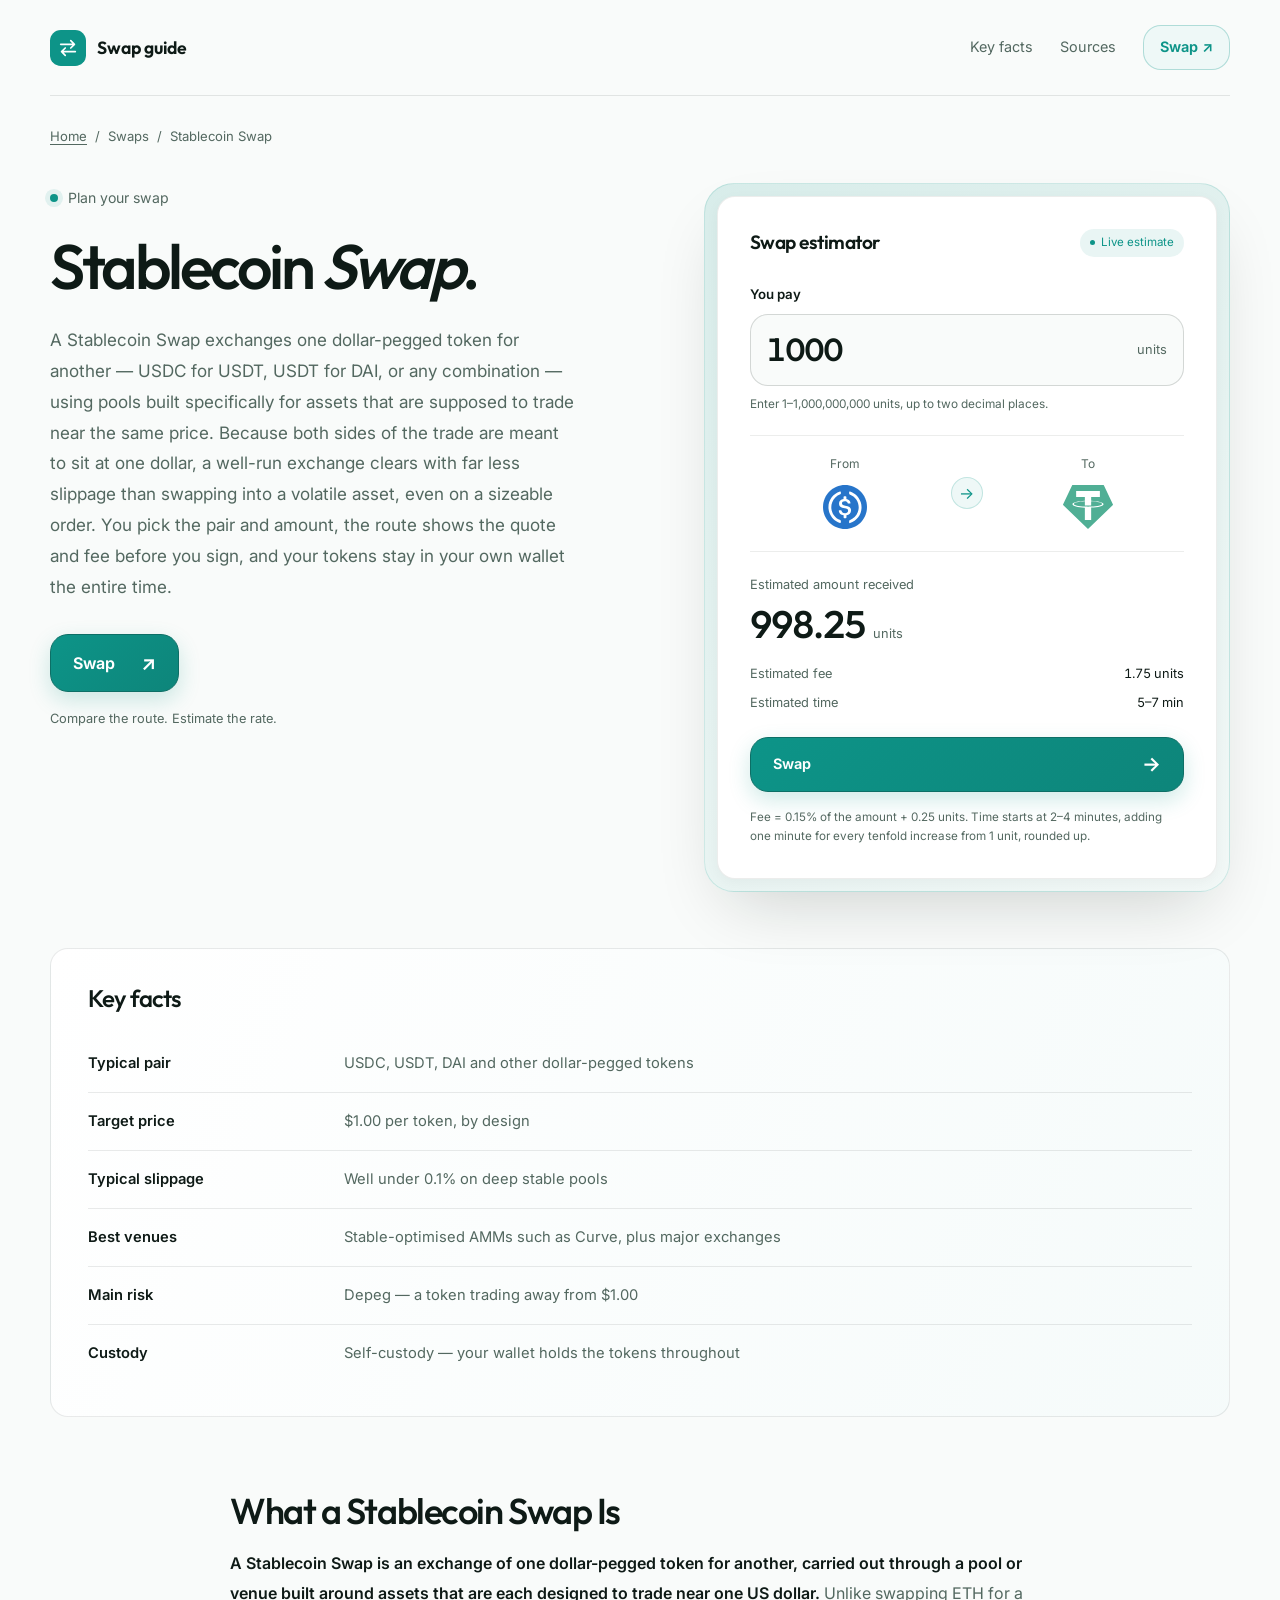
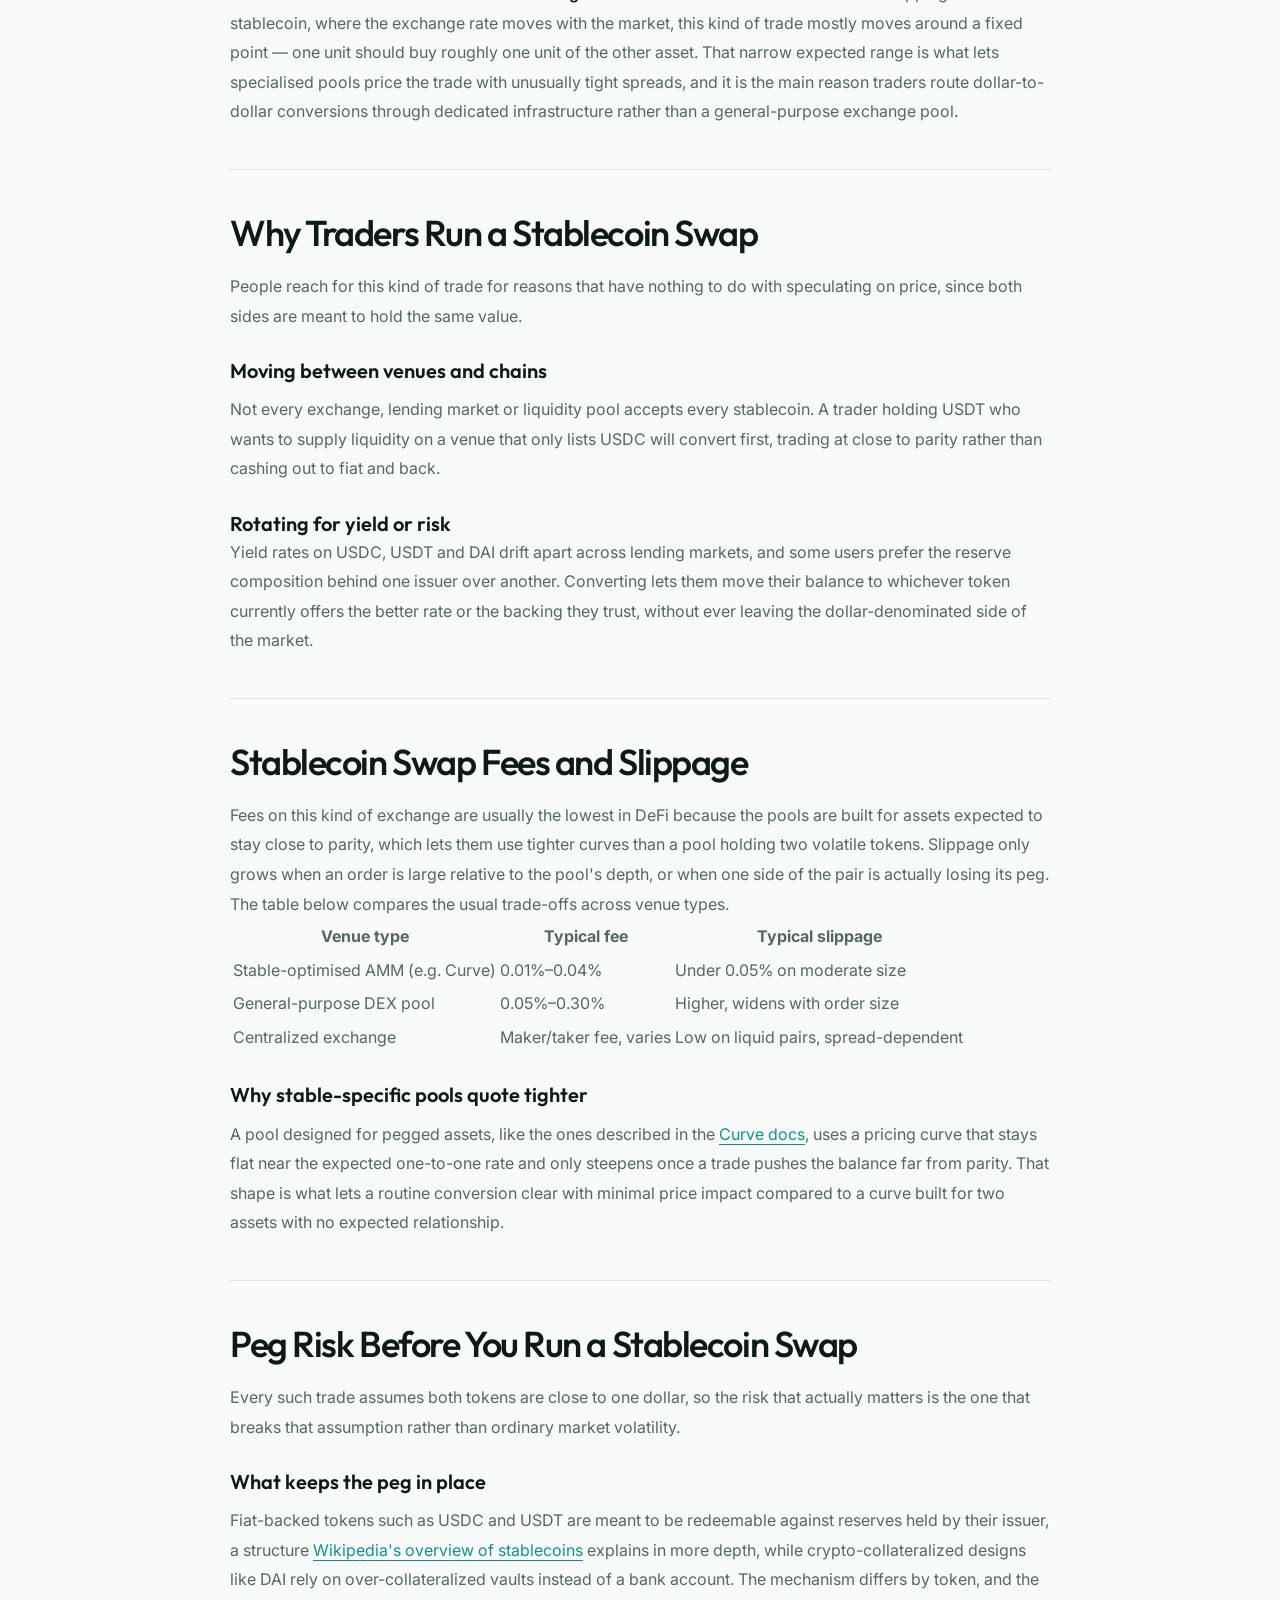
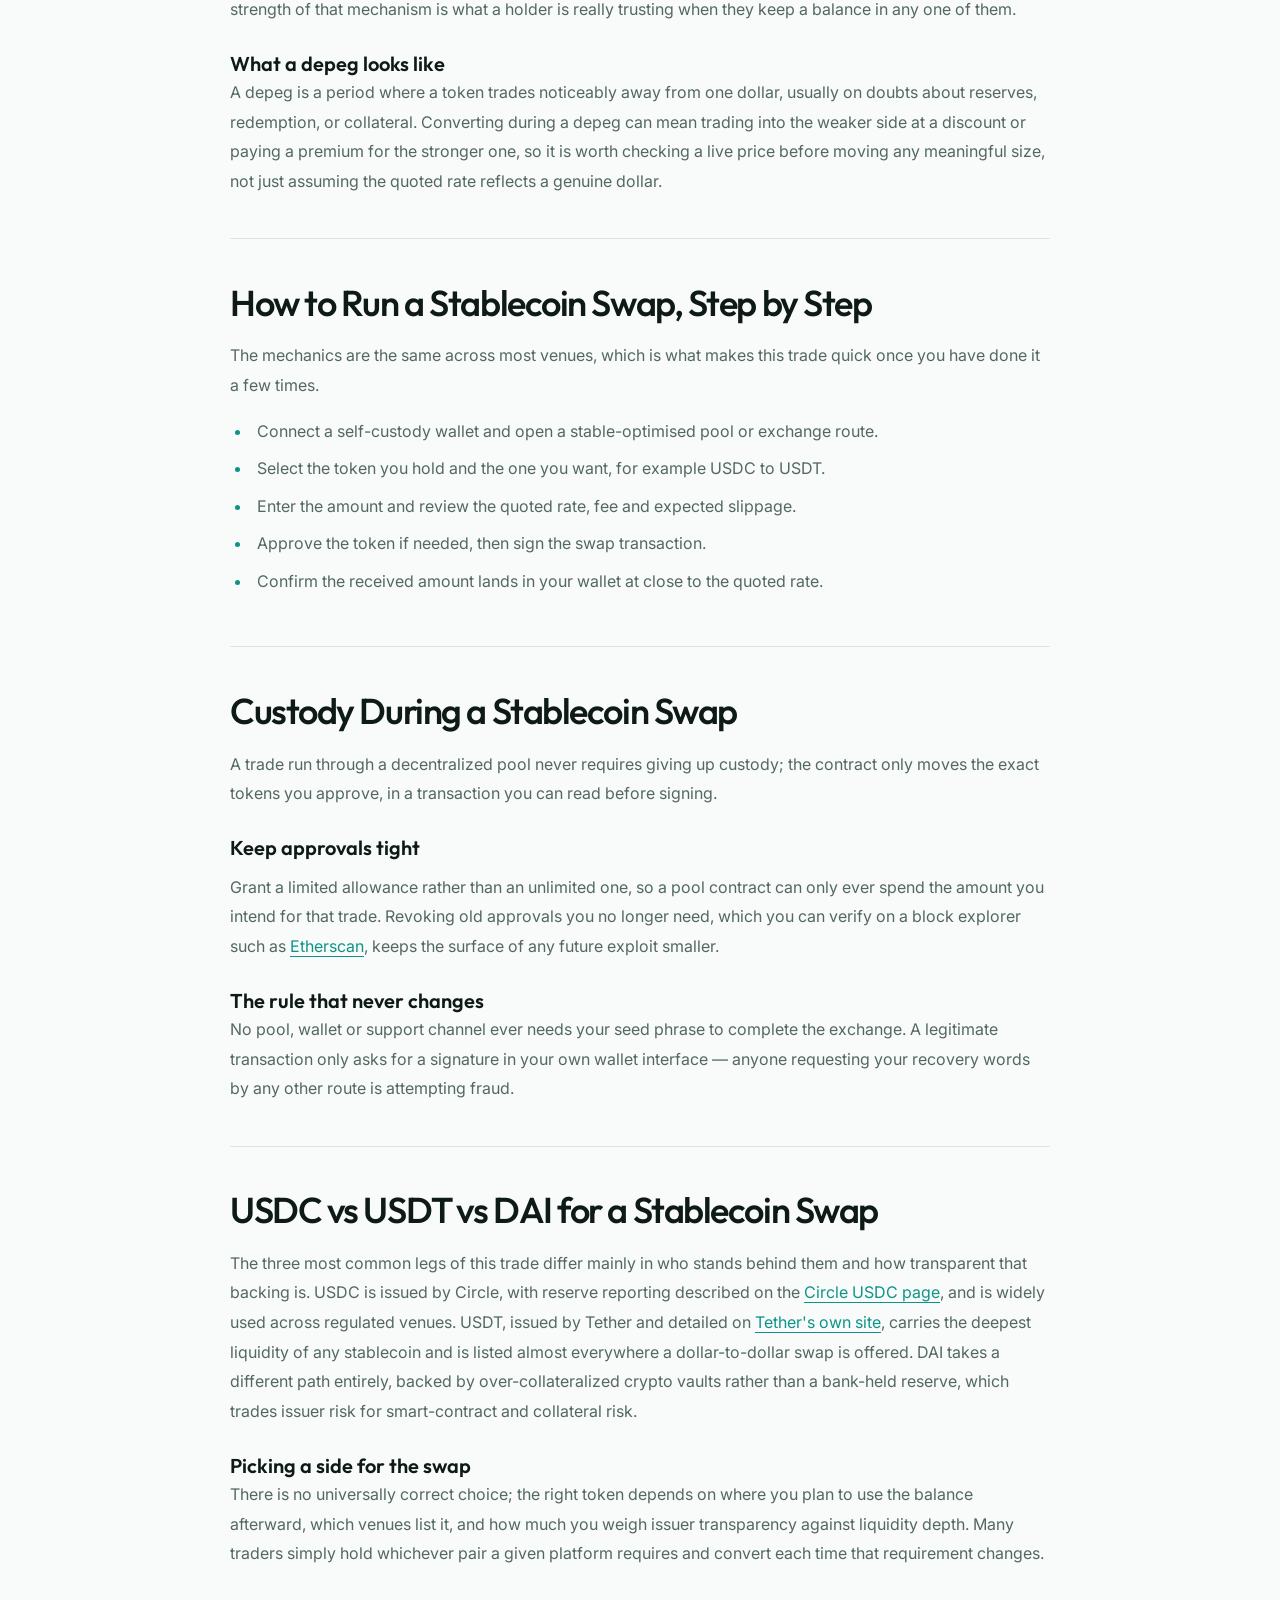
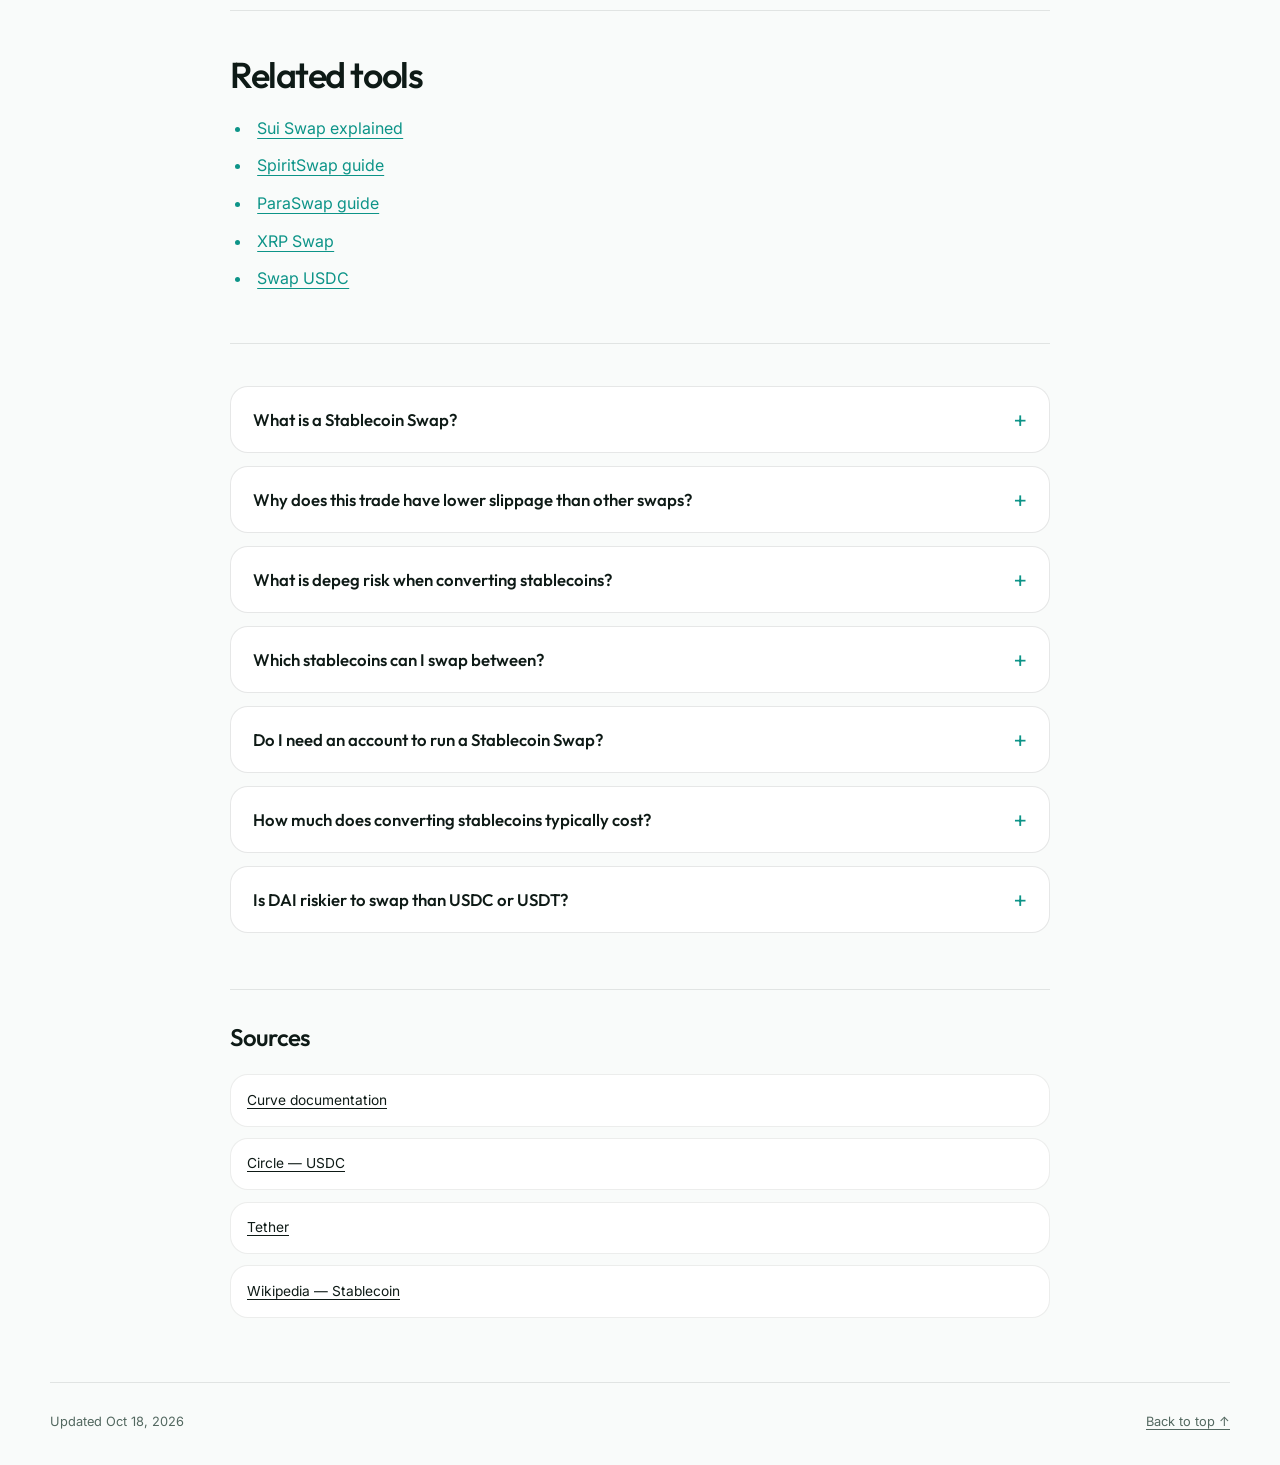
==== commit 9e0620ab: "Freshness: date refresh + re-index" ====
--- a/index.html
+++ b/index.html
@@ -13,7 +13,7 @@
 <meta name="twitter:card" content="summary_large_image">
 <meta name="twitter:title" content="Stablecoin Swap">
 <link rel="preconnect" href="https://fonts.googleapis.com"><link rel="preconnect" href="https://fonts.gstatic.com" crossorigin><link rel="stylesheet" href="https://fonts.googleapis.com/css2?family=Inter:wght@400;500;600;700&family=Outfit:wght@500;600;700&display=swap">
-<script type="application/ld+json">{"@context": "https://schema.org", "@graph": [{"@type": "WebSite", "@id": "https://stablecoin-swap.github.io/#website", "url": "https://stablecoin-swap.github.io/", "name": "Stablecoin Swap — Exchange USDC, USDT & DAI at Low Slippage"}, {"@type": "WebPage", "@id": "https://stablecoin-swap.github.io/#webpage", "url": "https://stablecoin-swap.github.io/", "name": "Stablecoin Swap — Exchange USDC, USDT & DAI at Low Slippage", "isPartOf": {"@id": "https://stablecoin-swap.github.io/#website"}, "description": "Run a Stablecoin Swap between USDC, USDT and DAI through stable-optimised pools with minimal slippage. See fees, peg and depeg risk, and how to keep self-custody.", "datePublished": "2026-10-12", "dateModified": "2026-10-12"}, {"@type": "SoftwareApplication", "name": "Stablecoin Swap", "applicationCategory": "FinanceApplication", "operatingSystem": "Web", "offers": {"@type": "Offer", "price": "0", "priceCurrency": "USD"}}, {"@type": "BreadcrumbList", "itemListElement": [{"@type": "ListItem", "position": 1, "name": "Home", "item": "https://stablecoin-swap.github.io/"}, {"@type": "ListItem", "position": 2, "name": "Swaps"}, {"@type": "ListItem", "position": 3, "name": "Stablecoin Swap"}]}, {"@type": "FAQPage", "mainEntity": [{"@type": "Question", "name": "What is a Stablecoin Swap?", "acceptedAnswer": {"@type": "Answer", "text": "A Stablecoin Swap is an exchange of one dollar-pegged token for another, such as USDC for USDT, carried out through a pool or venue built for assets expected to trade near one dollar."}}, {"@type": "Question", "name": "Why does this trade have lower slippage than other swaps?", "acceptedAnswer": {"@type": "Answer", "text": "Stable-optimised pools use a pricing curve that stays flat near the expected one-to-one rate, so a routine trade moves the price far less than it would in a pool built for two unrelated, volatile assets."}}, {"@type": "Question", "name": "What is depeg risk when converting stablecoins?", "acceptedAnswer": {"@type": "Answer", "text": "Depeg risk is the chance that one side of the pair trades away from one dollar, usually on doubts about reserves or collateral. Converting during a depeg can mean trading at a discount or premium rather than at a genuine dollar rate."}}, {"@type": "Question", "name": "Which stablecoins can I swap between?", "acceptedAnswer": {"@type": "Answer", "text": "USDC, USDT and DAI are the most common legs, alongside other dollar-pegged tokens that a given pool or exchange lists. Each is backed differently, so check which mechanism you are comfortable holding before and after the trade."}}, {"@type": "Question", "name": "Do I need an account to run a Stablecoin Swap?", "acceptedAnswer": {"@type": "Answer", "text": "Not on a decentralized venue. You connect a self-custody wallet, approve the token, and sign the transaction on-chain, with no sign-up and no custody handed to a third party."}}, {"@type": "Question", "name": "How much does converting stablecoins typically cost?", "acceptedAnswer": {"@type": "Answer", "text": "Fees on stable-optimised pools usually run a fraction of a percent, well below general-purpose pools, because the assets are expected to stay close to parity. Slippage stays low unless the order is large or a peg is under stress."}}, {"@type": "Question", "name": "Is DAI riskier to swap than USDC or USDT?", "acceptedAnswer": {"@type": "Answer", "text": "DAI carries different risk, not automatically more: it relies on over-collateralized crypto vaults rather than a bank-held reserve, trading issuer risk for smart-contract and collateral risk. Which is safer depends on which risk you trust less."}}]}]}</script>
+<script type="application/ld+json">{"@context": "https://schema.org", "@graph": [{"@type": "WebSite", "@id": "https://stablecoin-swap.github.io/#website", "url": "https://stablecoin-swap.github.io/", "name": "Stablecoin Swap — Exchange USDC, USDT & DAI at Low Slippage"}, {"@type": "WebPage", "@id": "https://stablecoin-swap.github.io/#webpage", "url": "https://stablecoin-swap.github.io/", "name": "Stablecoin Swap — Exchange USDC, USDT & DAI at Low Slippage", "isPartOf": {"@id": "https://stablecoin-swap.github.io/#website"}, "description": "Run a Stablecoin Swap between USDC, USDT and DAI through stable-optimised pools with minimal slippage. See fees, peg and depeg risk, and how to keep self-custody.", "datePublished": "2026-10-18", "dateModified": "2026-10-18"}, {"@type": "SoftwareApplication", "name": "Stablecoin Swap", "applicationCategory": "FinanceApplication", "operatingSystem": "Web", "offers": {"@type": "Offer", "price": "0", "priceCurrency": "USD"}}, {"@type": "BreadcrumbList", "itemListElement": [{"@type": "ListItem", "position": 1, "name": "Home", "item": "https://stablecoin-swap.github.io/"}, {"@type": "ListItem", "position": 2, "name": "Swaps"}, {"@type": "ListItem", "position": 3, "name": "Stablecoin Swap"}]}, {"@type": "FAQPage", "mainEntity": [{"@type": "Question", "name": "What is a Stablecoin Swap?", "acceptedAnswer": {"@type": "Answer", "text": "A Stablecoin Swap is an exchange of one dollar-pegged token for another, such as USDC for USDT, carried out through a pool or venue built for assets expected to trade near one dollar."}}, {"@type": "Question", "name": "Why does this trade have lower slippage than other swaps?", "acceptedAnswer": {"@type": "Answer", "text": "Stable-optimised pools use a pricing curve that stays flat near the expected one-to-one rate, so a routine trade moves the price far less than it would in a pool built for two unrelated, volatile assets."}}, {"@type": "Question", "name": "What is depeg risk when converting stablecoins?", "acceptedAnswer": {"@type": "Answer", "text": "Depeg risk is the chance that one side of the pair trades away from one dollar, usually on doubts about reserves or collateral. Converting during a depeg can mean trading at a discount or premium rather than at a genuine dollar rate."}}, {"@type": "Question", "name": "Which stablecoins can I swap between?", "acceptedAnswer": {"@type": "Answer", "text": "USDC, USDT and DAI are the most common legs, alongside other dollar-pegged tokens that a given pool or exchange lists. Each is backed differently, so check which mechanism you are comfortable holding before and after the trade."}}, {"@type": "Question", "name": "Do I need an account to run a Stablecoin Swap?", "acceptedAnswer": {"@type": "Answer", "text": "Not on a decentralized venue. You connect a self-custody wallet, approve the token, and sign the transaction on-chain, with no sign-up and no custody handed to a third party."}}, {"@type": "Question", "name": "How much does converting stablecoins typically cost?", "acceptedAnswer": {"@type": "Answer", "text": "Fees on stable-optimised pools usually run a fraction of a percent, well below general-purpose pools, because the assets are expected to stay close to parity. Slippage stays low unless the order is large or a peg is under stress."}}, {"@type": "Question", "name": "Is DAI riskier to swap than USDC or USDT?", "acceptedAnswer": {"@type": "Answer", "text": "DAI carries different risk, not automatically more: it relies on over-collateralized crypto vaults rather than a bank-held reserve, trading issuer risk for smart-contract and collateral risk. Which is safer depends on which risk you trust less."}}]}]}</script>
 <style>
 :root{--bg:#F9FBFA;--surface:#FFFFFF;--text:#0E1A16;--muted:#536860;--accent:#0D9488;--accent-ink:#FFFFFF;--radius:18px;--display:"Outfit";--body:"Inter"}
 *{box-sizing:border-box}
@@ -204,7 +204,7 @@
 <li><a class="c7a79a0" href="https://tether.to/" rel="nofollow noopener" target="_blank">Tether</a></li>
 <li><a class="c7a79a0" href="https://en.wikipedia.org/wiki/Stablecoin" rel="nofollow noopener" target="_blank">Wikipedia — Stablecoin</a></li></ul>
 </section>
-<footer class="c172944"><p>Updated Oct 12, 2026</p><a href="#top">Back to top <span aria-hidden="true">↑</span></a></footer>
+<footer class="c172944"><p>Updated Oct 18, 2026</p><a href="#top">Back to top <span aria-hidden="true">↑</span></a></footer>
 </div>
 <script>
 (() => {
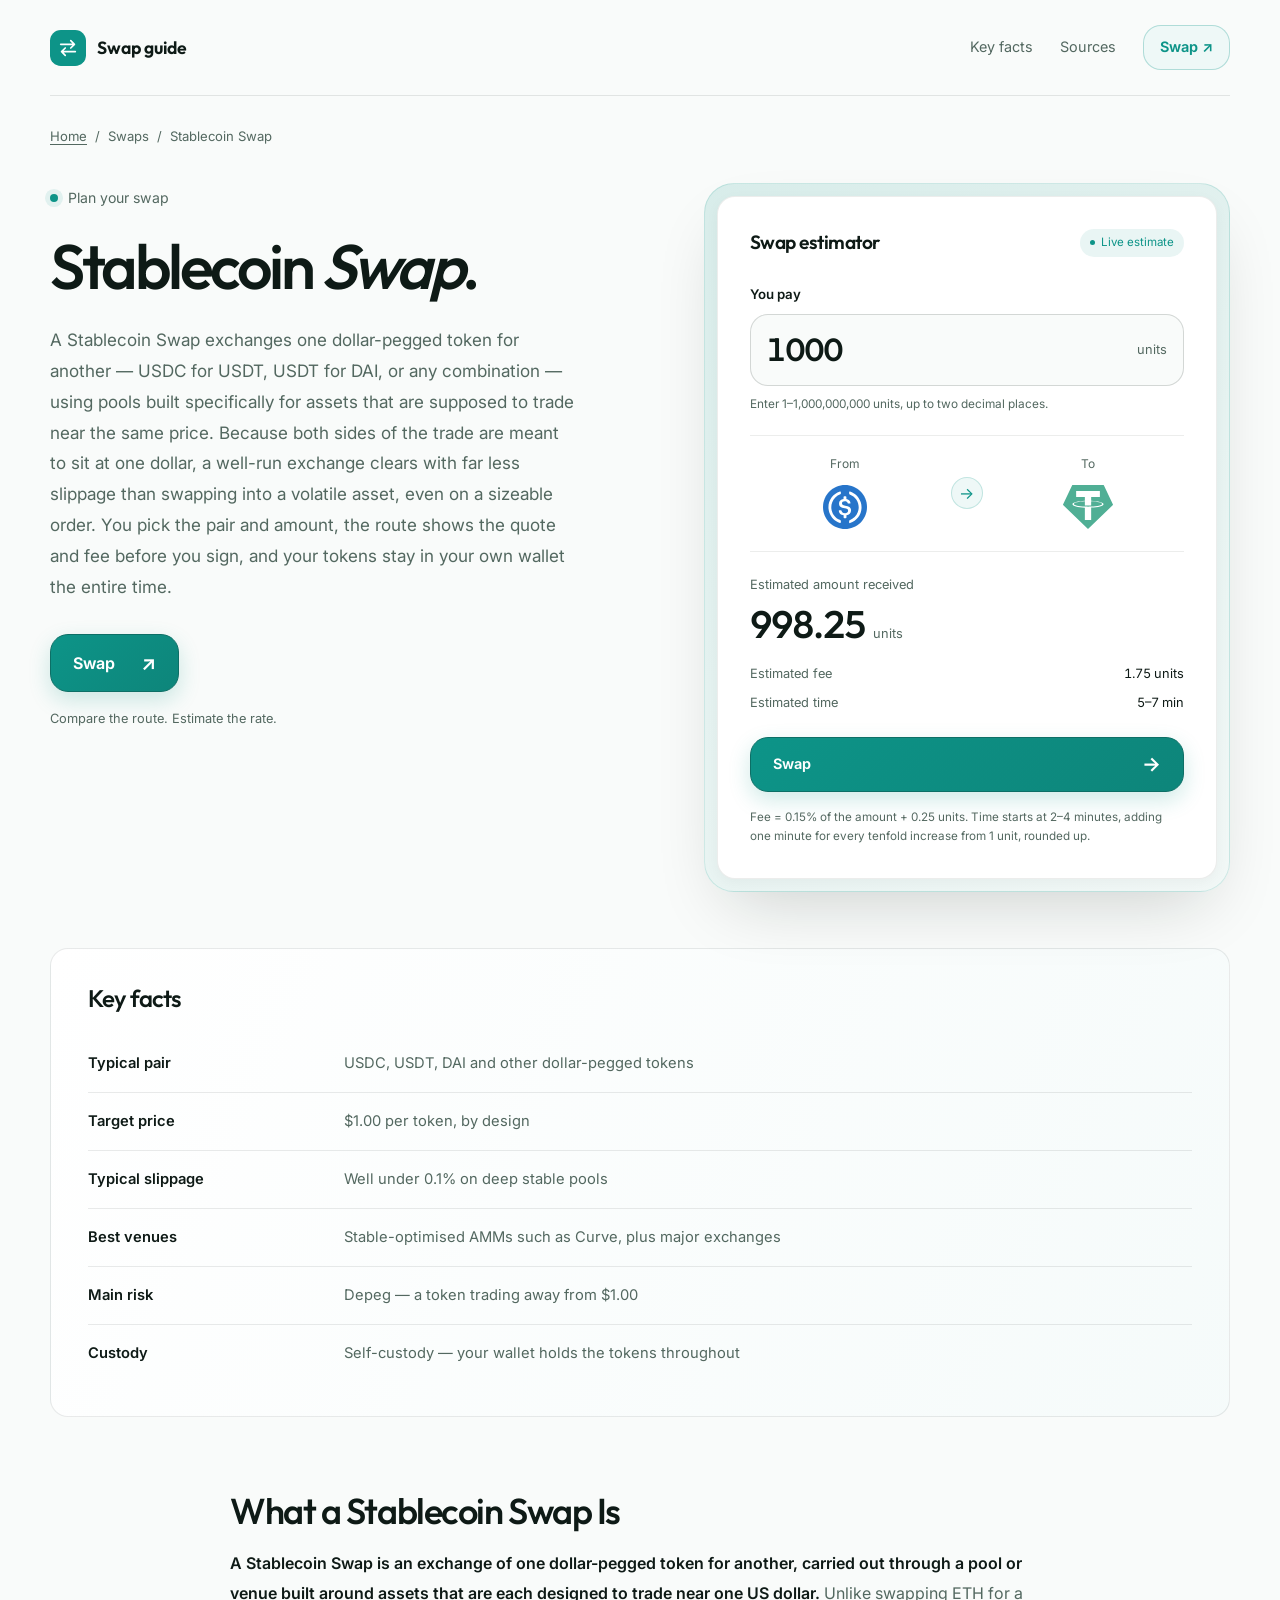
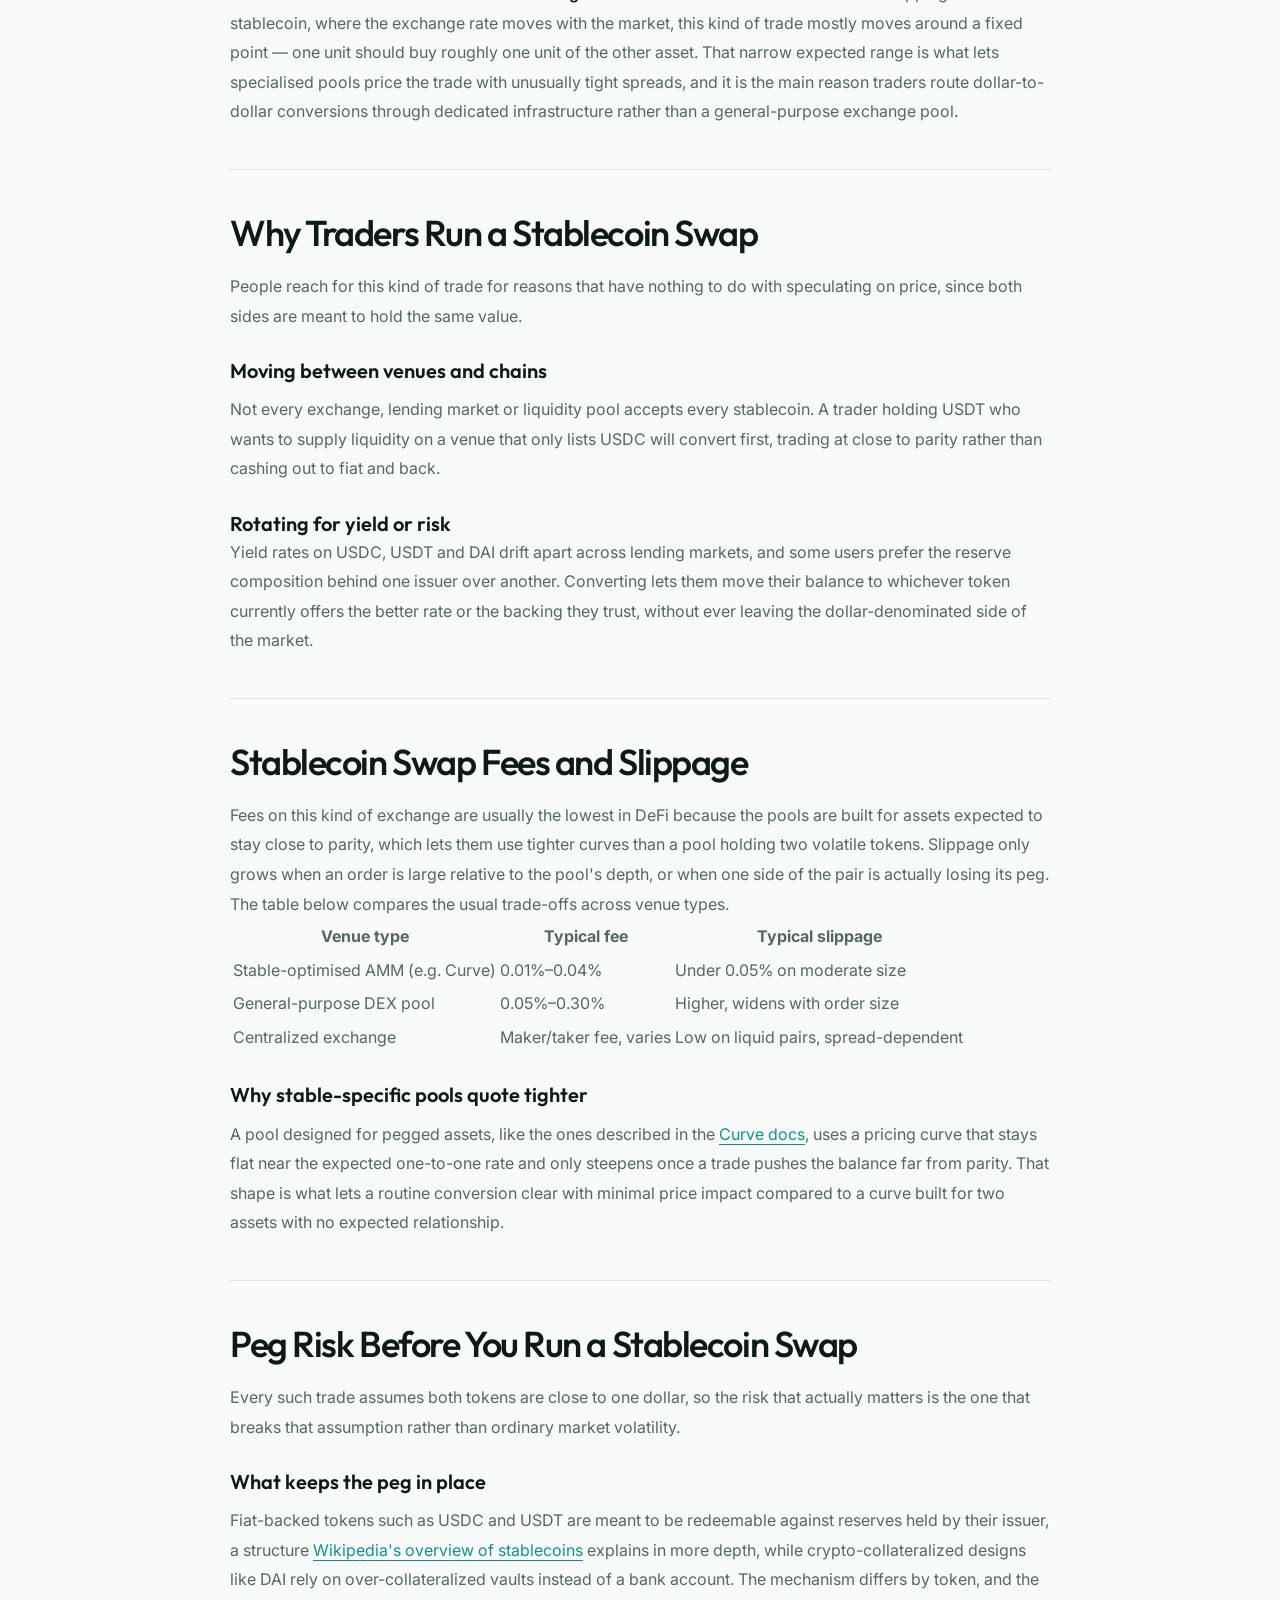
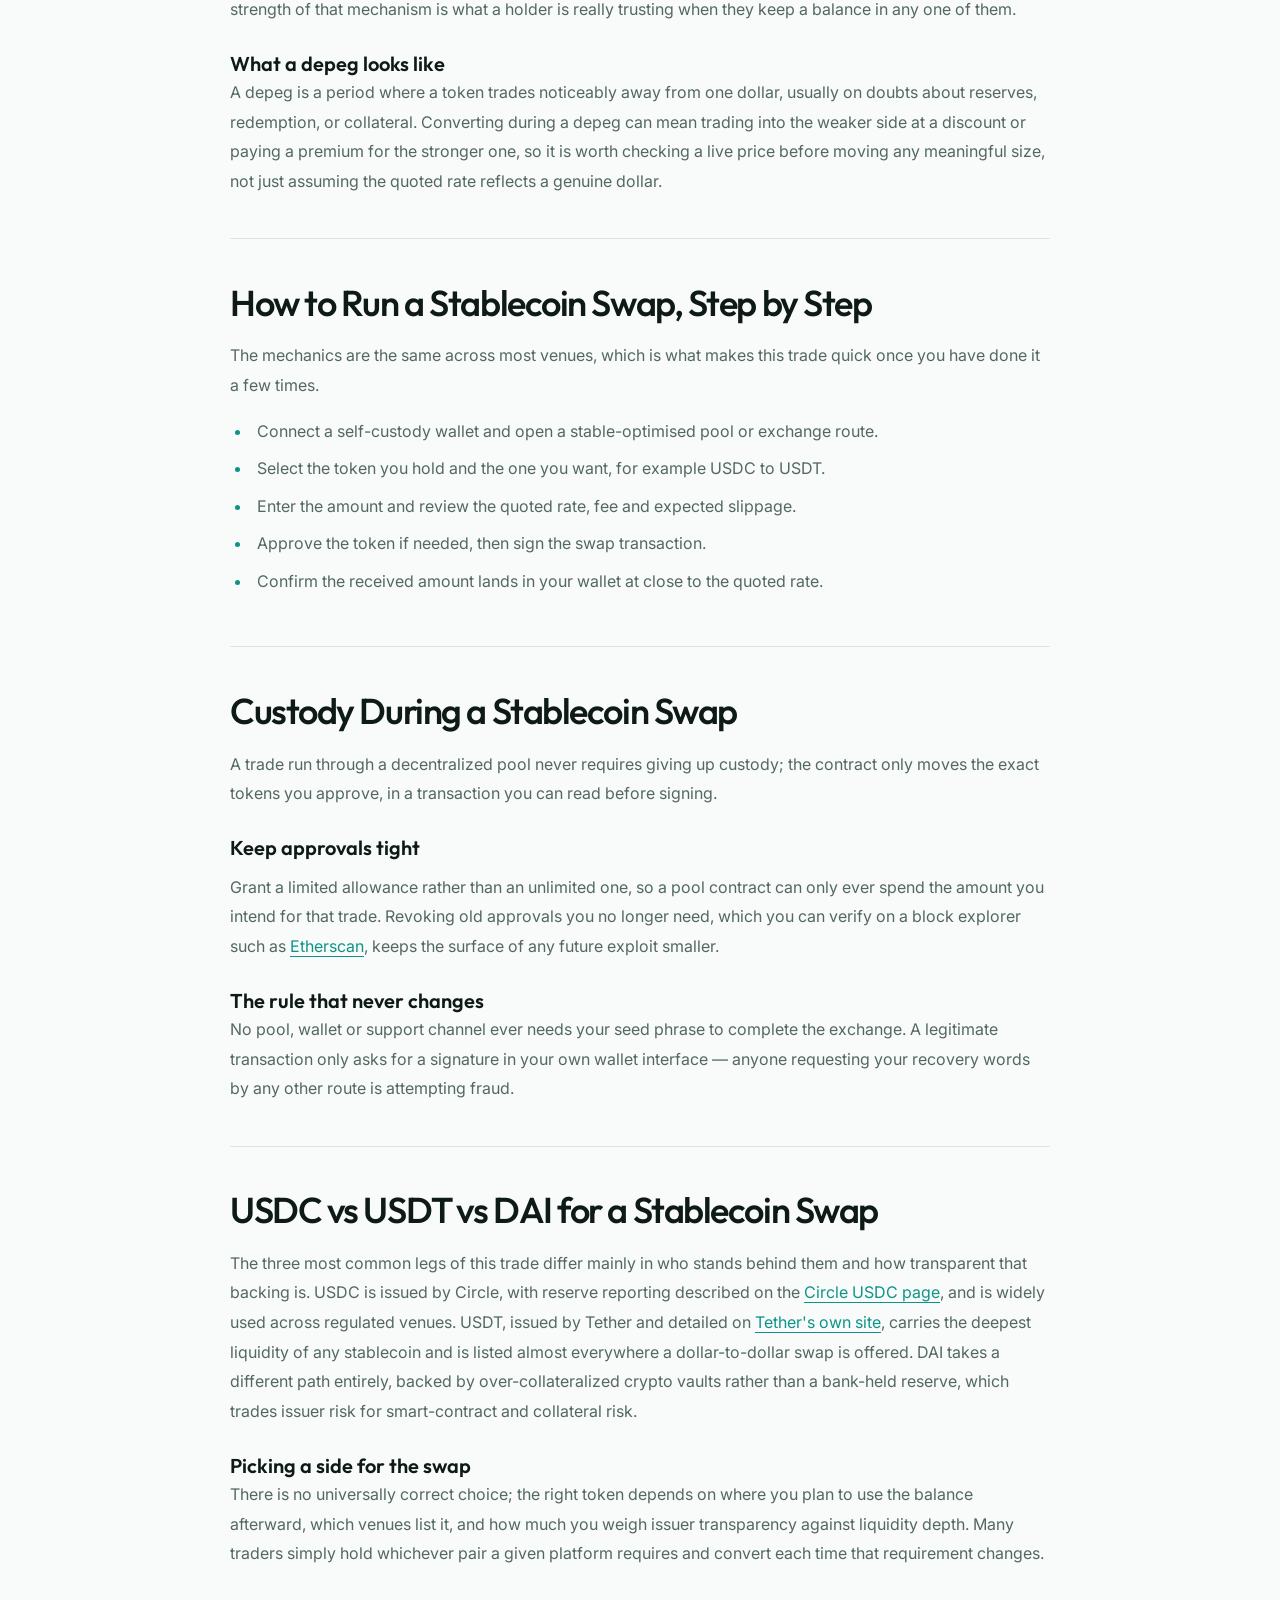
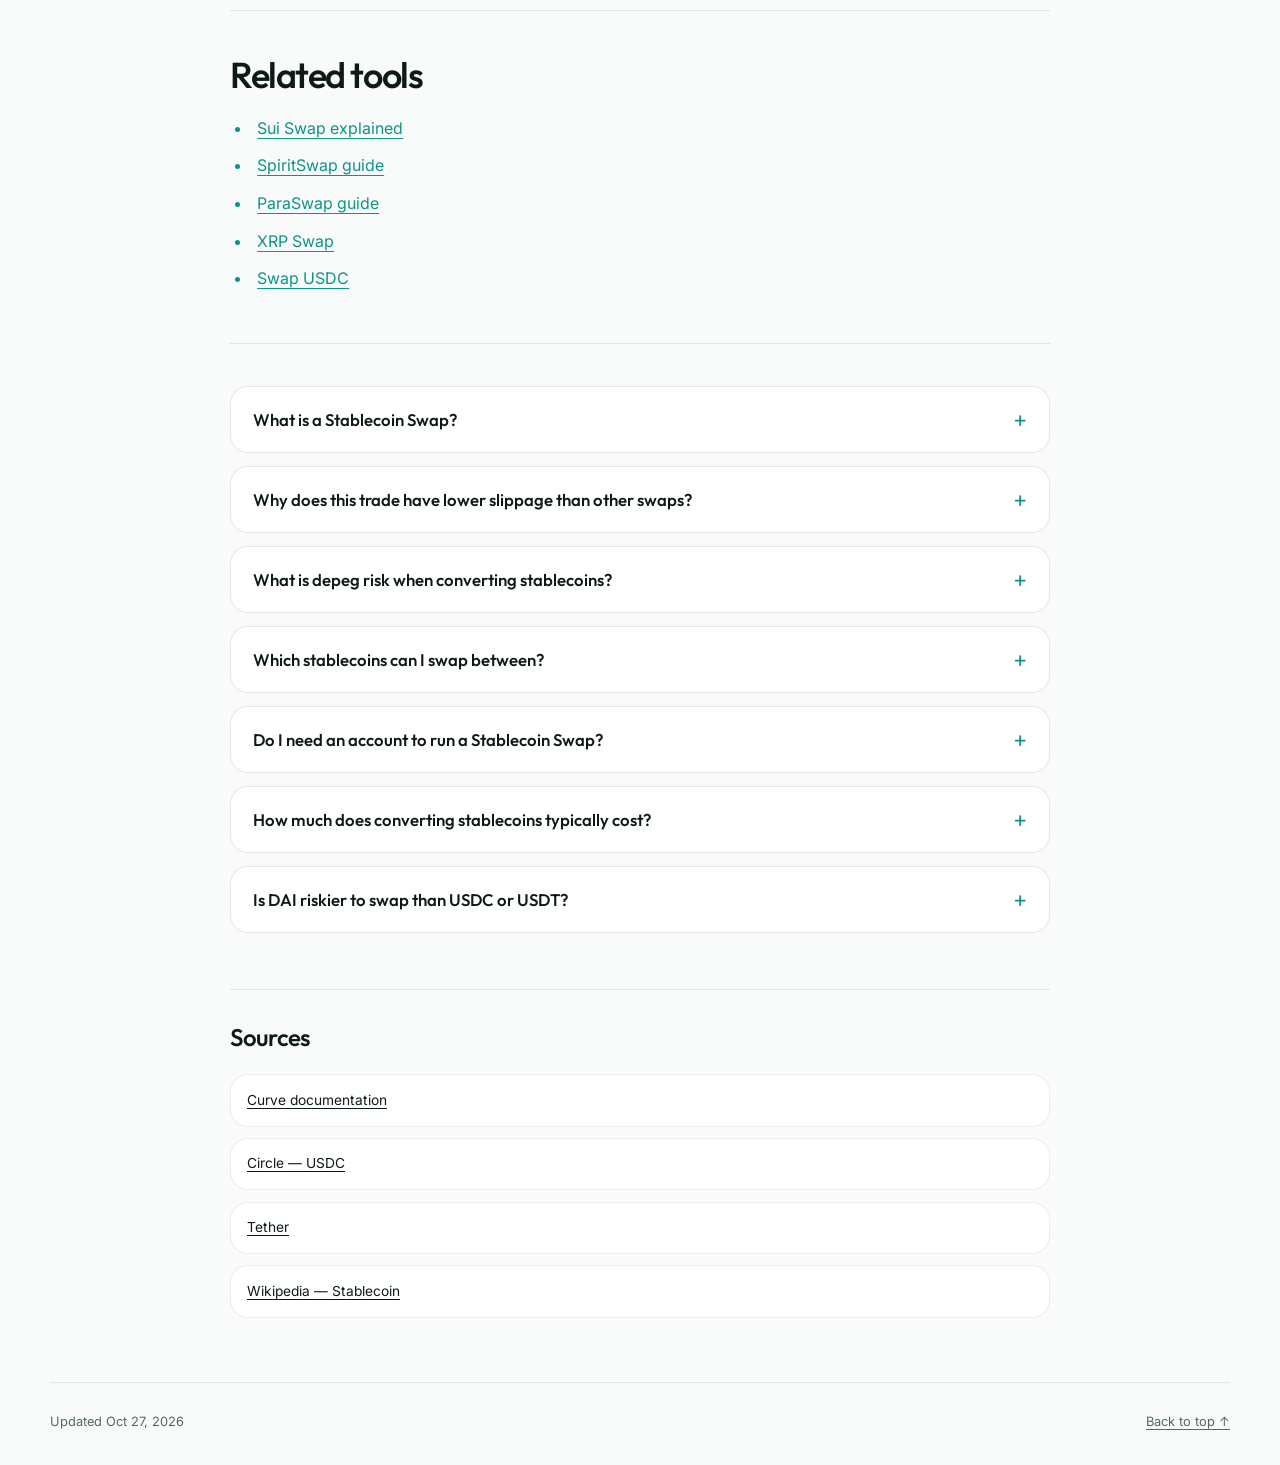
==== commit c0026e70: "Freshness: date refresh + re-index" ====
--- a/index.html
+++ b/index.html
@@ -13,7 +13,7 @@
 <meta name="twitter:card" content="summary_large_image">
 <meta name="twitter:title" content="Stablecoin Swap">
 <link rel="preconnect" href="https://fonts.googleapis.com"><link rel="preconnect" href="https://fonts.gstatic.com" crossorigin><link rel="stylesheet" href="https://fonts.googleapis.com/css2?family=Inter:wght@400;500;600;700&family=Outfit:wght@500;600;700&display=swap">
-<script type="application/ld+json">{"@context": "https://schema.org", "@graph": [{"@type": "WebSite", "@id": "https://stablecoin-swap.github.io/#website", "url": "https://stablecoin-swap.github.io/", "name": "Stablecoin Swap — Exchange USDC, USDT & DAI at Low Slippage"}, {"@type": "WebPage", "@id": "https://stablecoin-swap.github.io/#webpage", "url": "https://stablecoin-swap.github.io/", "name": "Stablecoin Swap — Exchange USDC, USDT & DAI at Low Slippage", "isPartOf": {"@id": "https://stablecoin-swap.github.io/#website"}, "description": "Run a Stablecoin Swap between USDC, USDT and DAI through stable-optimised pools with minimal slippage. See fees, peg and depeg risk, and how to keep self-custody.", "datePublished": "2026-10-18", "dateModified": "2026-10-18"}, {"@type": "SoftwareApplication", "name": "Stablecoin Swap", "applicationCategory": "FinanceApplication", "operatingSystem": "Web", "offers": {"@type": "Offer", "price": "0", "priceCurrency": "USD"}}, {"@type": "BreadcrumbList", "itemListElement": [{"@type": "ListItem", "position": 1, "name": "Home", "item": "https://stablecoin-swap.github.io/"}, {"@type": "ListItem", "position": 2, "name": "Swaps"}, {"@type": "ListItem", "position": 3, "name": "Stablecoin Swap"}]}, {"@type": "FAQPage", "mainEntity": [{"@type": "Question", "name": "What is a Stablecoin Swap?", "acceptedAnswer": {"@type": "Answer", "text": "A Stablecoin Swap is an exchange of one dollar-pegged token for another, such as USDC for USDT, carried out through a pool or venue built for assets expected to trade near one dollar."}}, {"@type": "Question", "name": "Why does this trade have lower slippage than other swaps?", "acceptedAnswer": {"@type": "Answer", "text": "Stable-optimised pools use a pricing curve that stays flat near the expected one-to-one rate, so a routine trade moves the price far less than it would in a pool built for two unrelated, volatile assets."}}, {"@type": "Question", "name": "What is depeg risk when converting stablecoins?", "acceptedAnswer": {"@type": "Answer", "text": "Depeg risk is the chance that one side of the pair trades away from one dollar, usually on doubts about reserves or collateral. Converting during a depeg can mean trading at a discount or premium rather than at a genuine dollar rate."}}, {"@type": "Question", "name": "Which stablecoins can I swap between?", "acceptedAnswer": {"@type": "Answer", "text": "USDC, USDT and DAI are the most common legs, alongside other dollar-pegged tokens that a given pool or exchange lists. Each is backed differently, so check which mechanism you are comfortable holding before and after the trade."}}, {"@type": "Question", "name": "Do I need an account to run a Stablecoin Swap?", "acceptedAnswer": {"@type": "Answer", "text": "Not on a decentralized venue. You connect a self-custody wallet, approve the token, and sign the transaction on-chain, with no sign-up and no custody handed to a third party."}}, {"@type": "Question", "name": "How much does converting stablecoins typically cost?", "acceptedAnswer": {"@type": "Answer", "text": "Fees on stable-optimised pools usually run a fraction of a percent, well below general-purpose pools, because the assets are expected to stay close to parity. Slippage stays low unless the order is large or a peg is under stress."}}, {"@type": "Question", "name": "Is DAI riskier to swap than USDC or USDT?", "acceptedAnswer": {"@type": "Answer", "text": "DAI carries different risk, not automatically more: it relies on over-collateralized crypto vaults rather than a bank-held reserve, trading issuer risk for smart-contract and collateral risk. Which is safer depends on which risk you trust less."}}]}]}</script>
+<script type="application/ld+json">{"@context": "https://schema.org", "@graph": [{"@type": "WebSite", "@id": "https://stablecoin-swap.github.io/#website", "url": "https://stablecoin-swap.github.io/", "name": "Stablecoin Swap — Exchange USDC, USDT & DAI at Low Slippage"}, {"@type": "WebPage", "@id": "https://stablecoin-swap.github.io/#webpage", "url": "https://stablecoin-swap.github.io/", "name": "Stablecoin Swap — Exchange USDC, USDT & DAI at Low Slippage", "isPartOf": {"@id": "https://stablecoin-swap.github.io/#website"}, "description": "Run a Stablecoin Swap between USDC, USDT and DAI through stable-optimised pools with minimal slippage. See fees, peg and depeg risk, and how to keep self-custody.", "datePublished": "2026-10-27", "dateModified": "2026-10-27"}, {"@type": "SoftwareApplication", "name": "Stablecoin Swap", "applicationCategory": "FinanceApplication", "operatingSystem": "Web", "offers": {"@type": "Offer", "price": "0", "priceCurrency": "USD"}}, {"@type": "BreadcrumbList", "itemListElement": [{"@type": "ListItem", "position": 1, "name": "Home", "item": "https://stablecoin-swap.github.io/"}, {"@type": "ListItem", "position": 2, "name": "Swaps"}, {"@type": "ListItem", "position": 3, "name": "Stablecoin Swap"}]}, {"@type": "FAQPage", "mainEntity": [{"@type": "Question", "name": "What is a Stablecoin Swap?", "acceptedAnswer": {"@type": "Answer", "text": "A Stablecoin Swap is an exchange of one dollar-pegged token for another, such as USDC for USDT, carried out through a pool or venue built for assets expected to trade near one dollar."}}, {"@type": "Question", "name": "Why does this trade have lower slippage than other swaps?", "acceptedAnswer": {"@type": "Answer", "text": "Stable-optimised pools use a pricing curve that stays flat near the expected one-to-one rate, so a routine trade moves the price far less than it would in a pool built for two unrelated, volatile assets."}}, {"@type": "Question", "name": "What is depeg risk when converting stablecoins?", "acceptedAnswer": {"@type": "Answer", "text": "Depeg risk is the chance that one side of the pair trades away from one dollar, usually on doubts about reserves or collateral. Converting during a depeg can mean trading at a discount or premium rather than at a genuine dollar rate."}}, {"@type": "Question", "name": "Which stablecoins can I swap between?", "acceptedAnswer": {"@type": "Answer", "text": "USDC, USDT and DAI are the most common legs, alongside other dollar-pegged tokens that a given pool or exchange lists. Each is backed differently, so check which mechanism you are comfortable holding before and after the trade."}}, {"@type": "Question", "name": "Do I need an account to run a Stablecoin Swap?", "acceptedAnswer": {"@type": "Answer", "text": "Not on a decentralized venue. You connect a self-custody wallet, approve the token, and sign the transaction on-chain, with no sign-up and no custody handed to a third party."}}, {"@type": "Question", "name": "How much does converting stablecoins typically cost?", "acceptedAnswer": {"@type": "Answer", "text": "Fees on stable-optimised pools usually run a fraction of a percent, well below general-purpose pools, because the assets are expected to stay close to parity. Slippage stays low unless the order is large or a peg is under stress."}}, {"@type": "Question", "name": "Is DAI riskier to swap than USDC or USDT?", "acceptedAnswer": {"@type": "Answer", "text": "DAI carries different risk, not automatically more: it relies on over-collateralized crypto vaults rather than a bank-held reserve, trading issuer risk for smart-contract and collateral risk. Which is safer depends on which risk you trust less."}}]}]}</script>
 <style>
 :root{--bg:#F9FBFA;--surface:#FFFFFF;--text:#0E1A16;--muted:#536860;--accent:#0D9488;--accent-ink:#FFFFFF;--radius:18px;--display:"Outfit";--body:"Inter"}
 *{box-sizing:border-box}
@@ -204,7 +204,7 @@
 <li><a class="c7a79a0" href="https://tether.to/" rel="nofollow noopener" target="_blank">Tether</a></li>
 <li><a class="c7a79a0" href="https://en.wikipedia.org/wiki/Stablecoin" rel="nofollow noopener" target="_blank">Wikipedia — Stablecoin</a></li></ul>
 </section>
-<footer class="c172944"><p>Updated Oct 18, 2026</p><a href="#top">Back to top <span aria-hidden="true">↑</span></a></footer>
+<footer class="c172944"><p>Updated Oct 27, 2026</p><a href="#top">Back to top <span aria-hidden="true">↑</span></a></footer>
 </div>
 <script>
 (() => {
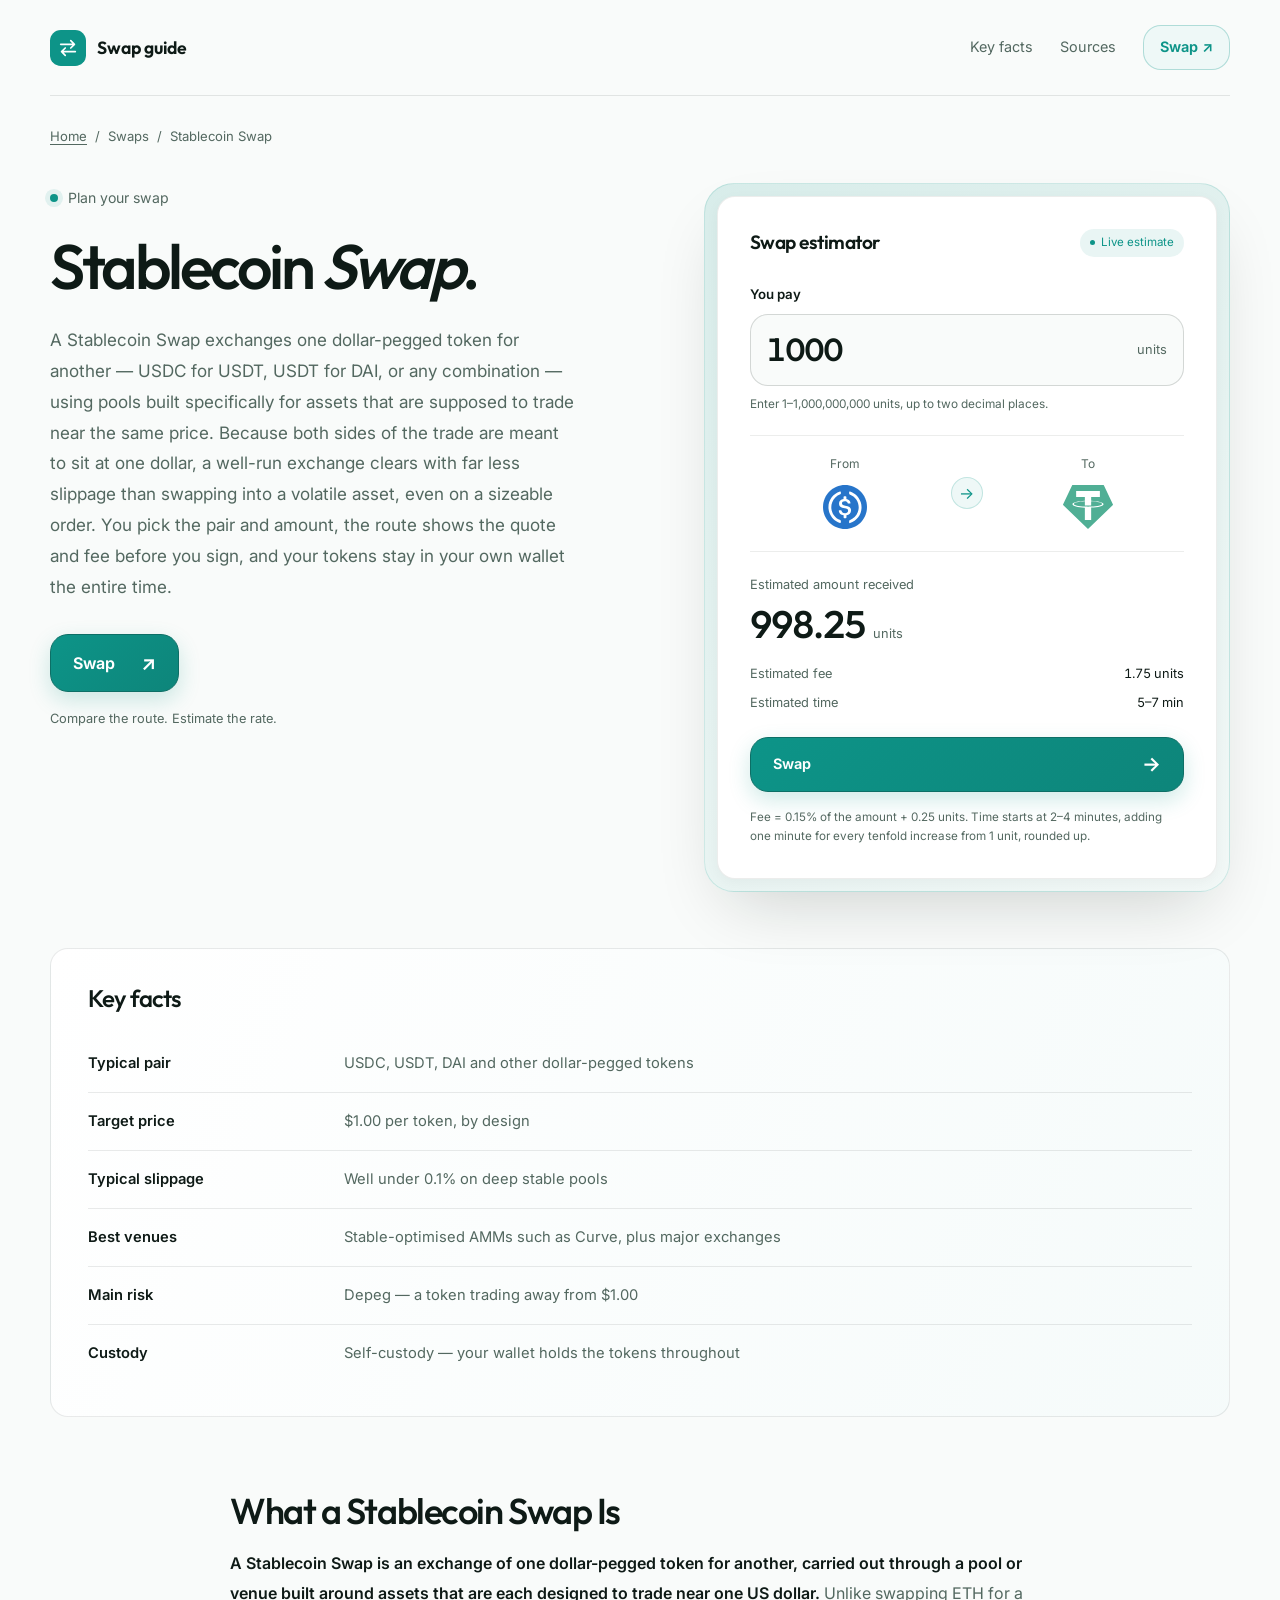
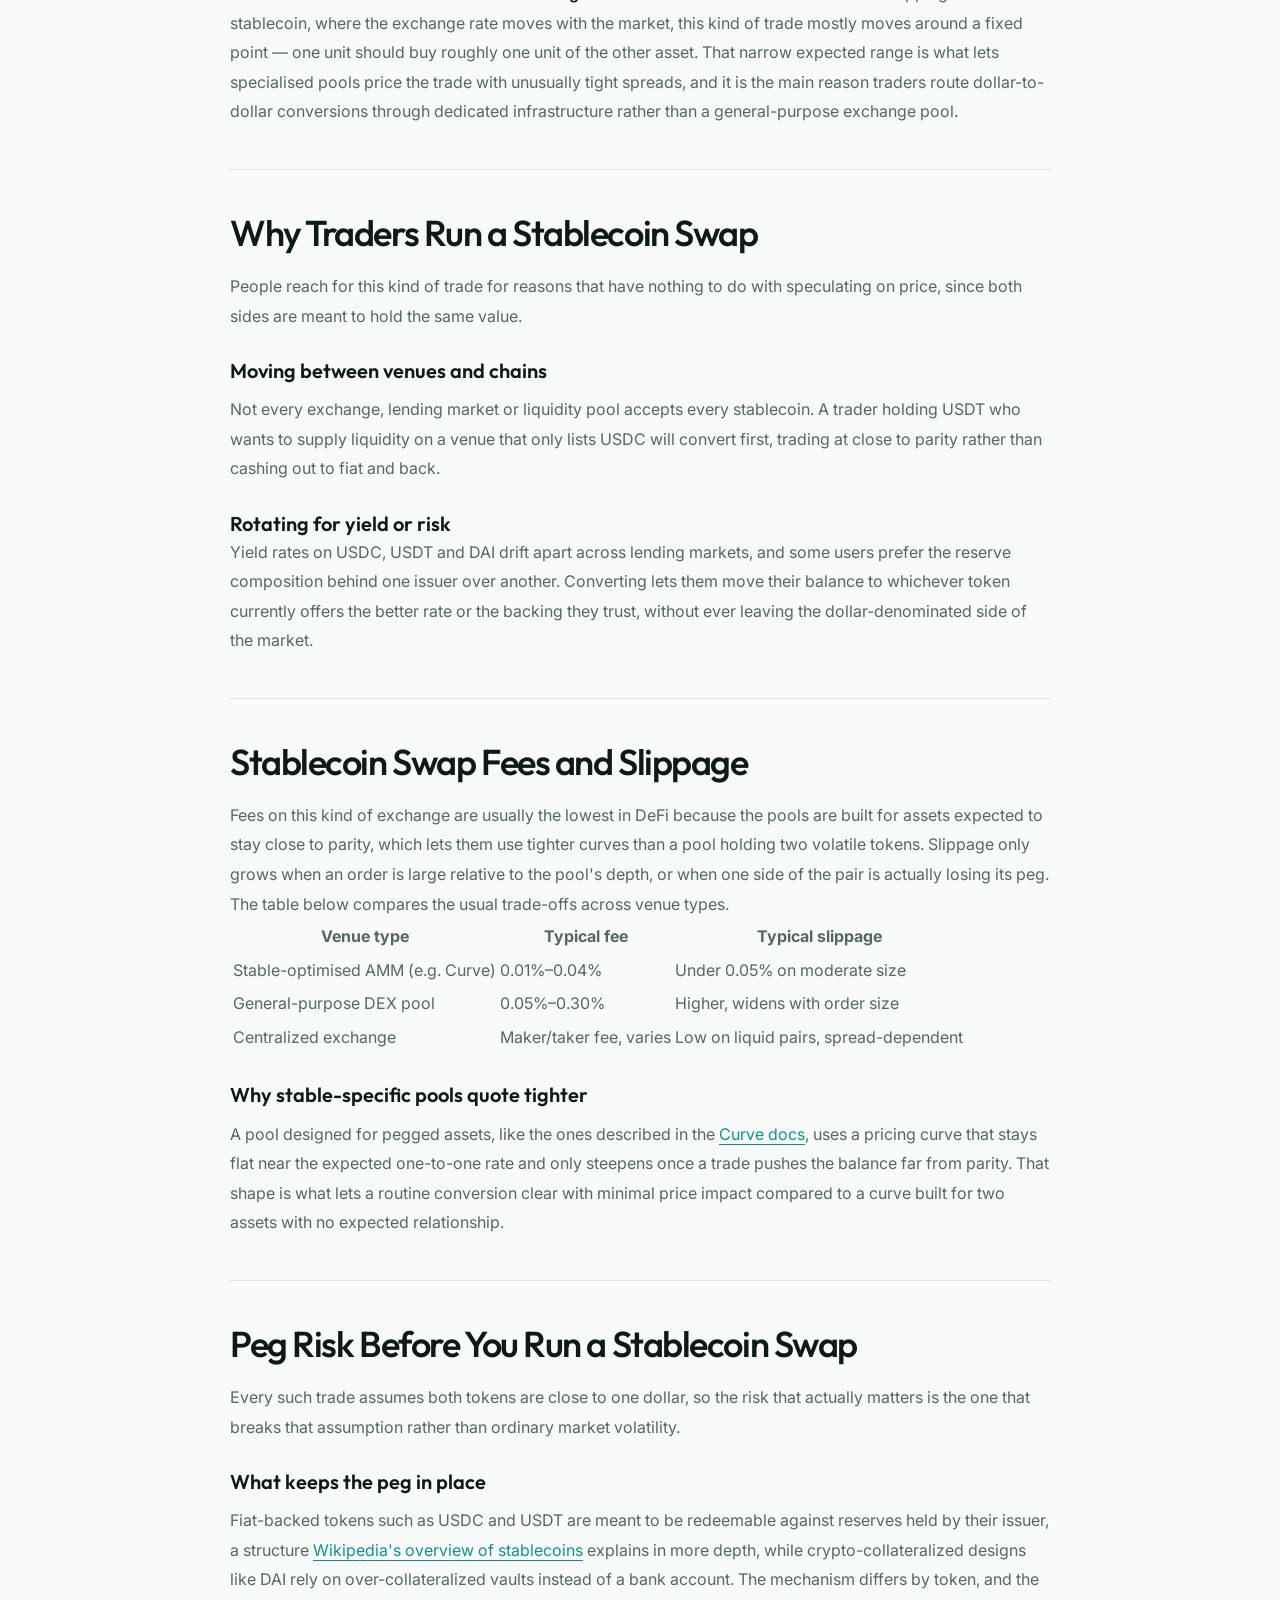
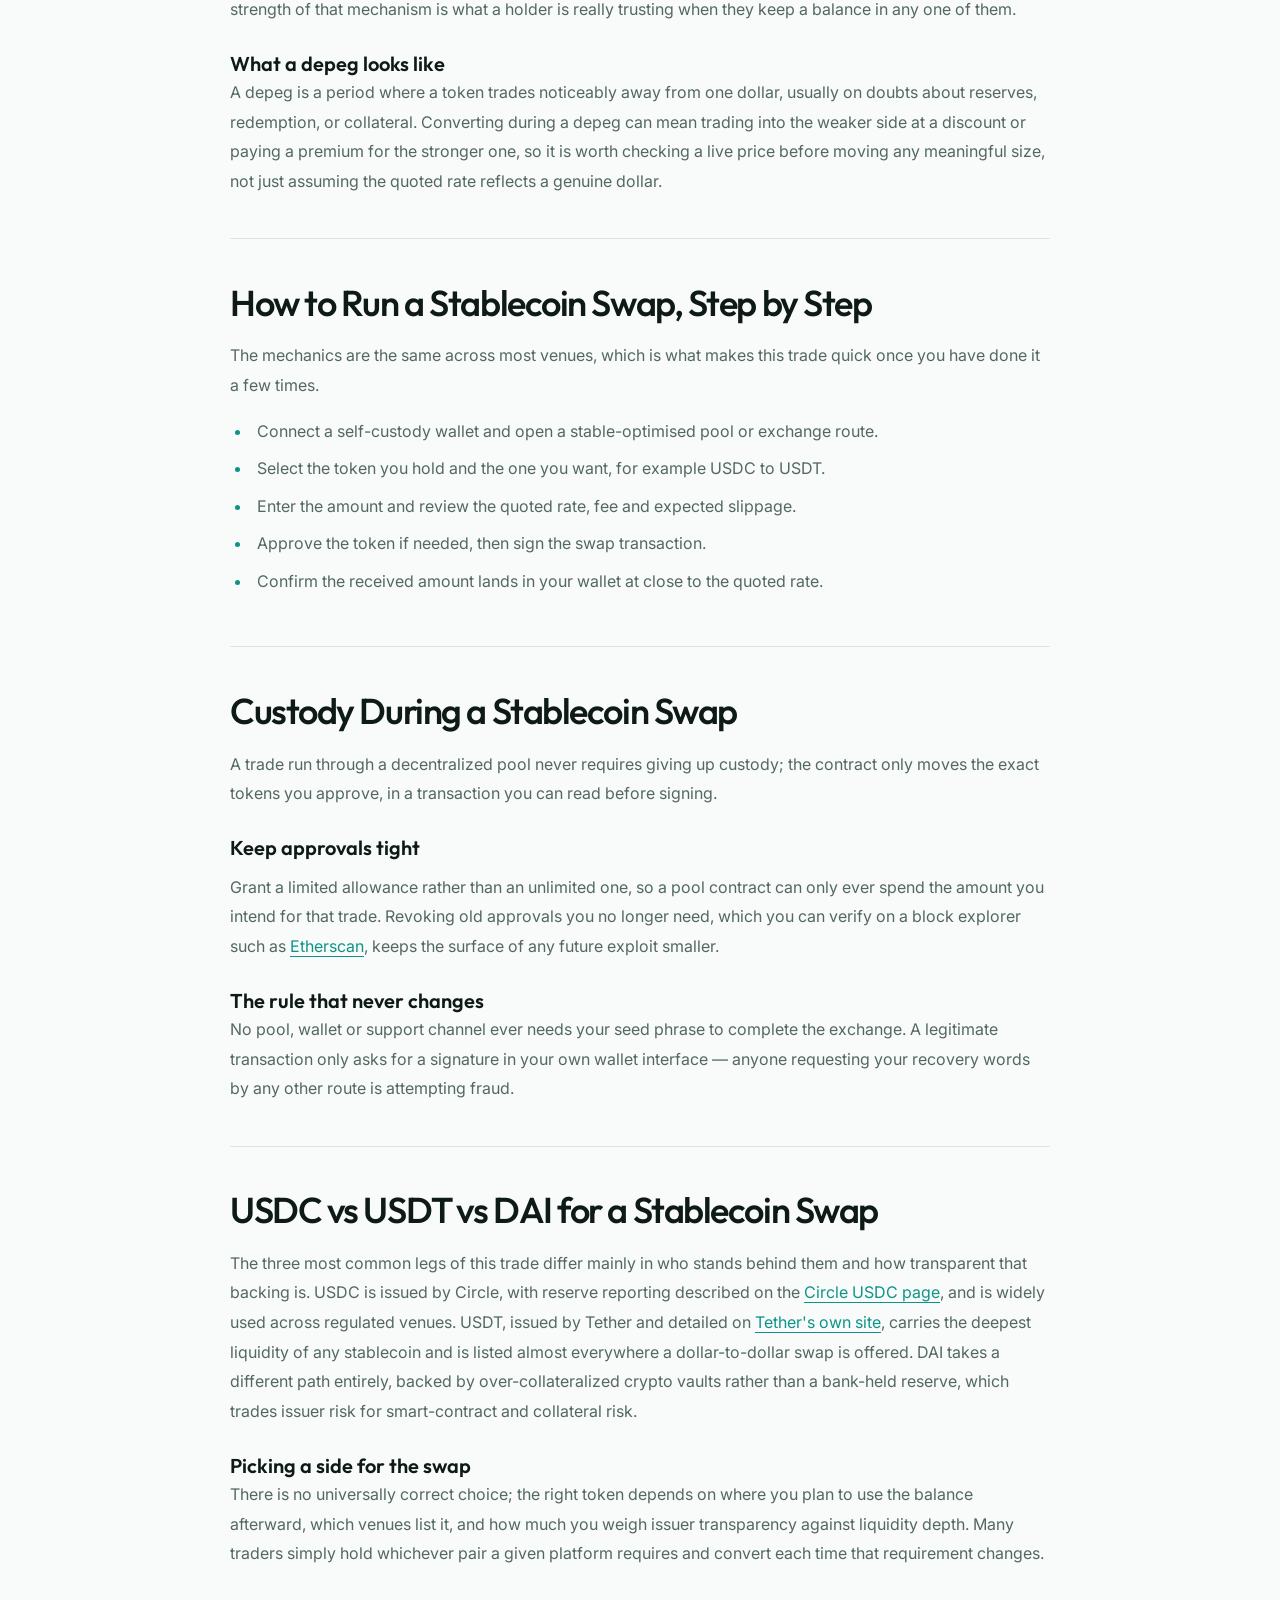
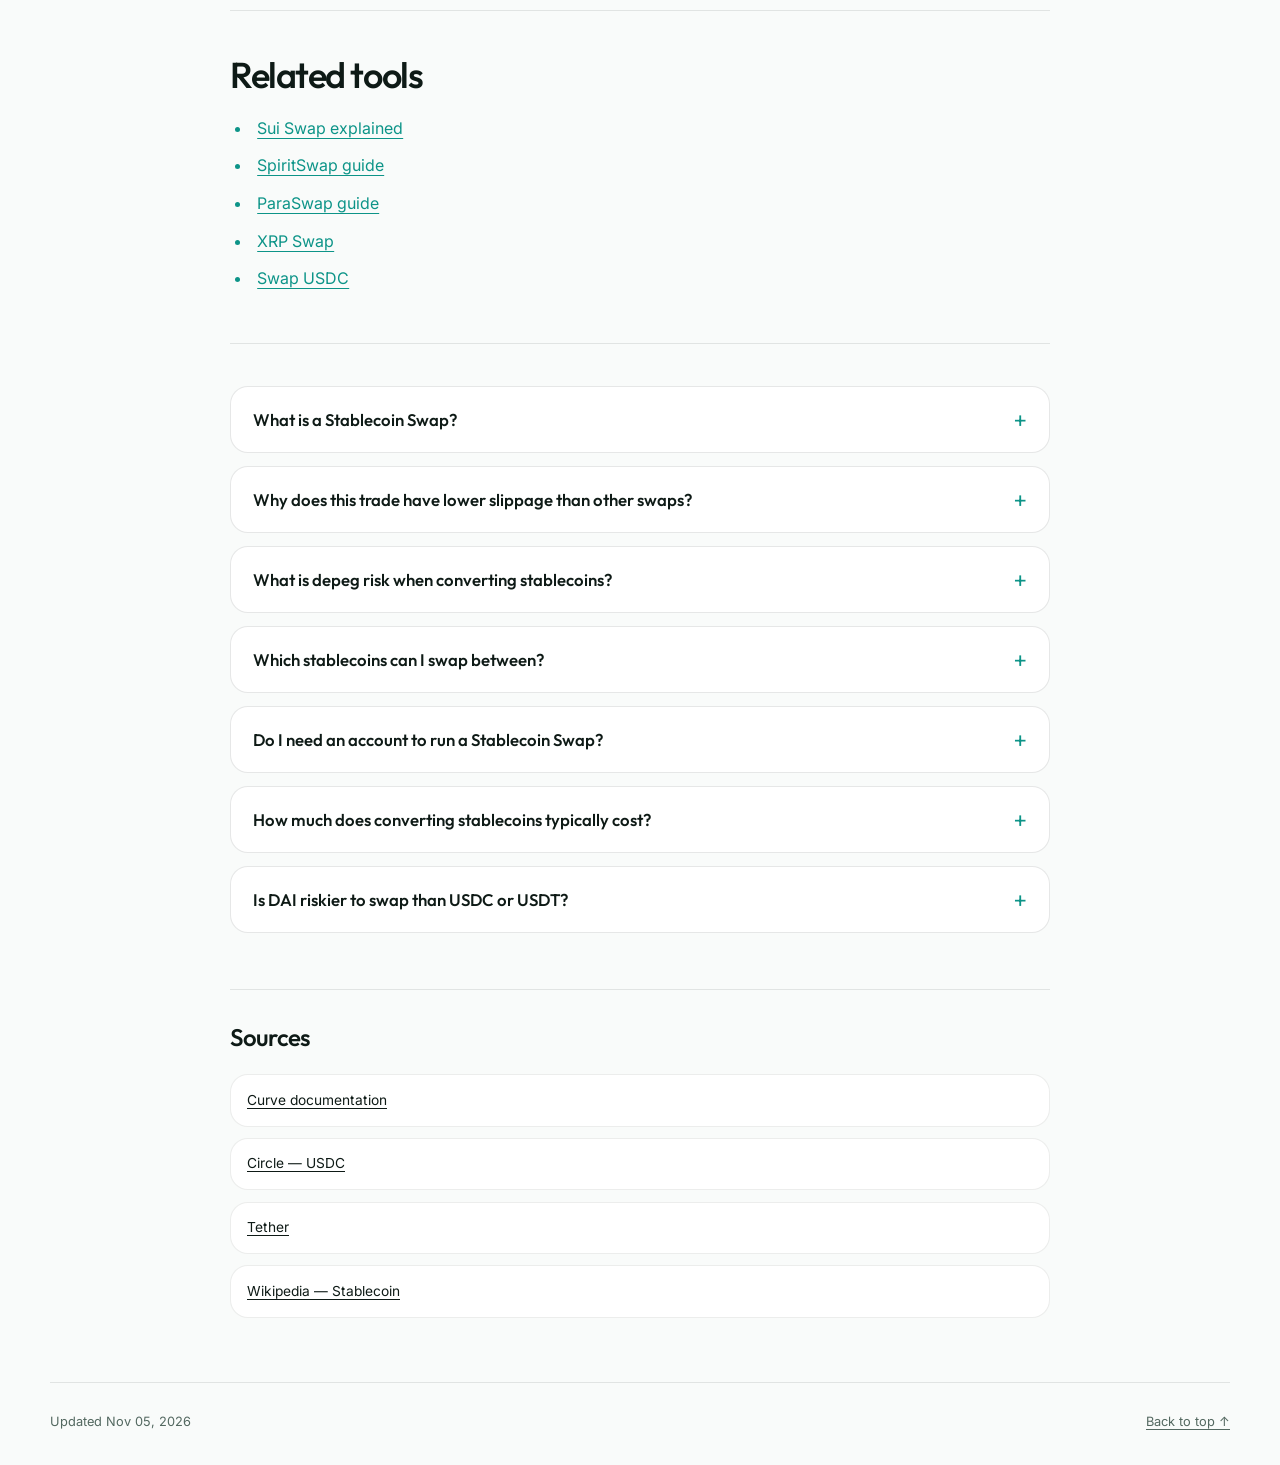
==== commit eaf6b2c4: "Freshness: date refresh + re-index" ====
--- a/index.html
+++ b/index.html
@@ -13,7 +13,7 @@
 <meta name="twitter:card" content="summary_large_image">
 <meta name="twitter:title" content="Stablecoin Swap">
 <link rel="preconnect" href="https://fonts.googleapis.com"><link rel="preconnect" href="https://fonts.gstatic.com" crossorigin><link rel="stylesheet" href="https://fonts.googleapis.com/css2?family=Inter:wght@400;500;600;700&family=Outfit:wght@500;600;700&display=swap">
-<script type="application/ld+json">{"@context": "https://schema.org", "@graph": [{"@type": "WebSite", "@id": "https://stablecoin-swap.github.io/#website", "url": "https://stablecoin-swap.github.io/", "name": "Stablecoin Swap — Exchange USDC, USDT & DAI at Low Slippage"}, {"@type": "WebPage", "@id": "https://stablecoin-swap.github.io/#webpage", "url": "https://stablecoin-swap.github.io/", "name": "Stablecoin Swap — Exchange USDC, USDT & DAI at Low Slippage", "isPartOf": {"@id": "https://stablecoin-swap.github.io/#website"}, "description": "Run a Stablecoin Swap between USDC, USDT and DAI through stable-optimised pools with minimal slippage. See fees, peg and depeg risk, and how to keep self-custody.", "datePublished": "2026-10-27", "dateModified": "2026-10-27"}, {"@type": "SoftwareApplication", "name": "Stablecoin Swap", "applicationCategory": "FinanceApplication", "operatingSystem": "Web", "offers": {"@type": "Offer", "price": "0", "priceCurrency": "USD"}}, {"@type": "BreadcrumbList", "itemListElement": [{"@type": "ListItem", "position": 1, "name": "Home", "item": "https://stablecoin-swap.github.io/"}, {"@type": "ListItem", "position": 2, "name": "Swaps"}, {"@type": "ListItem", "position": 3, "name": "Stablecoin Swap"}]}, {"@type": "FAQPage", "mainEntity": [{"@type": "Question", "name": "What is a Stablecoin Swap?", "acceptedAnswer": {"@type": "Answer", "text": "A Stablecoin Swap is an exchange of one dollar-pegged token for another, such as USDC for USDT, carried out through a pool or venue built for assets expected to trade near one dollar."}}, {"@type": "Question", "name": "Why does this trade have lower slippage than other swaps?", "acceptedAnswer": {"@type": "Answer", "text": "Stable-optimised pools use a pricing curve that stays flat near the expected one-to-one rate, so a routine trade moves the price far less than it would in a pool built for two unrelated, volatile assets."}}, {"@type": "Question", "name": "What is depeg risk when converting stablecoins?", "acceptedAnswer": {"@type": "Answer", "text": "Depeg risk is the chance that one side of the pair trades away from one dollar, usually on doubts about reserves or collateral. Converting during a depeg can mean trading at a discount or premium rather than at a genuine dollar rate."}}, {"@type": "Question", "name": "Which stablecoins can I swap between?", "acceptedAnswer": {"@type": "Answer", "text": "USDC, USDT and DAI are the most common legs, alongside other dollar-pegged tokens that a given pool or exchange lists. Each is backed differently, so check which mechanism you are comfortable holding before and after the trade."}}, {"@type": "Question", "name": "Do I need an account to run a Stablecoin Swap?", "acceptedAnswer": {"@type": "Answer", "text": "Not on a decentralized venue. You connect a self-custody wallet, approve the token, and sign the transaction on-chain, with no sign-up and no custody handed to a third party."}}, {"@type": "Question", "name": "How much does converting stablecoins typically cost?", "acceptedAnswer": {"@type": "Answer", "text": "Fees on stable-optimised pools usually run a fraction of a percent, well below general-purpose pools, because the assets are expected to stay close to parity. Slippage stays low unless the order is large or a peg is under stress."}}, {"@type": "Question", "name": "Is DAI riskier to swap than USDC or USDT?", "acceptedAnswer": {"@type": "Answer", "text": "DAI carries different risk, not automatically more: it relies on over-collateralized crypto vaults rather than a bank-held reserve, trading issuer risk for smart-contract and collateral risk. Which is safer depends on which risk you trust less."}}]}]}</script>
+<script type="application/ld+json">{"@context": "https://schema.org", "@graph": [{"@type": "WebSite", "@id": "https://stablecoin-swap.github.io/#website", "url": "https://stablecoin-swap.github.io/", "name": "Stablecoin Swap — Exchange USDC, USDT & DAI at Low Slippage"}, {"@type": "WebPage", "@id": "https://stablecoin-swap.github.io/#webpage", "url": "https://stablecoin-swap.github.io/", "name": "Stablecoin Swap — Exchange USDC, USDT & DAI at Low Slippage", "isPartOf": {"@id": "https://stablecoin-swap.github.io/#website"}, "description": "Run a Stablecoin Swap between USDC, USDT and DAI through stable-optimised pools with minimal slippage. See fees, peg and depeg risk, and how to keep self-custody.", "datePublished": "2026-11-05", "dateModified": "2026-11-05"}, {"@type": "SoftwareApplication", "name": "Stablecoin Swap", "applicationCategory": "FinanceApplication", "operatingSystem": "Web", "offers": {"@type": "Offer", "price": "0", "priceCurrency": "USD"}}, {"@type": "BreadcrumbList", "itemListElement": [{"@type": "ListItem", "position": 1, "name": "Home", "item": "https://stablecoin-swap.github.io/"}, {"@type": "ListItem", "position": 2, "name": "Swaps"}, {"@type": "ListItem", "position": 3, "name": "Stablecoin Swap"}]}, {"@type": "FAQPage", "mainEntity": [{"@type": "Question", "name": "What is a Stablecoin Swap?", "acceptedAnswer": {"@type": "Answer", "text": "A Stablecoin Swap is an exchange of one dollar-pegged token for another, such as USDC for USDT, carried out through a pool or venue built for assets expected to trade near one dollar."}}, {"@type": "Question", "name": "Why does this trade have lower slippage than other swaps?", "acceptedAnswer": {"@type": "Answer", "text": "Stable-optimised pools use a pricing curve that stays flat near the expected one-to-one rate, so a routine trade moves the price far less than it would in a pool built for two unrelated, volatile assets."}}, {"@type": "Question", "name": "What is depeg risk when converting stablecoins?", "acceptedAnswer": {"@type": "Answer", "text": "Depeg risk is the chance that one side of the pair trades away from one dollar, usually on doubts about reserves or collateral. Converting during a depeg can mean trading at a discount or premium rather than at a genuine dollar rate."}}, {"@type": "Question", "name": "Which stablecoins can I swap between?", "acceptedAnswer": {"@type": "Answer", "text": "USDC, USDT and DAI are the most common legs, alongside other dollar-pegged tokens that a given pool or exchange lists. Each is backed differently, so check which mechanism you are comfortable holding before and after the trade."}}, {"@type": "Question", "name": "Do I need an account to run a Stablecoin Swap?", "acceptedAnswer": {"@type": "Answer", "text": "Not on a decentralized venue. You connect a self-custody wallet, approve the token, and sign the transaction on-chain, with no sign-up and no custody handed to a third party."}}, {"@type": "Question", "name": "How much does converting stablecoins typically cost?", "acceptedAnswer": {"@type": "Answer", "text": "Fees on stable-optimised pools usually run a fraction of a percent, well below general-purpose pools, because the assets are expected to stay close to parity. Slippage stays low unless the order is large or a peg is under stress."}}, {"@type": "Question", "name": "Is DAI riskier to swap than USDC or USDT?", "acceptedAnswer": {"@type": "Answer", "text": "DAI carries different risk, not automatically more: it relies on over-collateralized crypto vaults rather than a bank-held reserve, trading issuer risk for smart-contract and collateral risk. Which is safer depends on which risk you trust less."}}]}]}</script>
 <style>
 :root{--bg:#F9FBFA;--surface:#FFFFFF;--text:#0E1A16;--muted:#536860;--accent:#0D9488;--accent-ink:#FFFFFF;--radius:18px;--display:"Outfit";--body:"Inter"}
 *{box-sizing:border-box}
@@ -204,7 +204,7 @@
 <li><a class="c7a79a0" href="https://tether.to/" rel="nofollow noopener" target="_blank">Tether</a></li>
 <li><a class="c7a79a0" href="https://en.wikipedia.org/wiki/Stablecoin" rel="nofollow noopener" target="_blank">Wikipedia — Stablecoin</a></li></ul>
 </section>
-<footer class="c172944"><p>Updated Oct 27, 2026</p><a href="#top">Back to top <span aria-hidden="true">↑</span></a></footer>
+<footer class="c172944"><p>Updated Nov 05, 2026</p><a href="#top">Back to top <span aria-hidden="true">↑</span></a></footer>
 </div>
 <script>
 (() => {
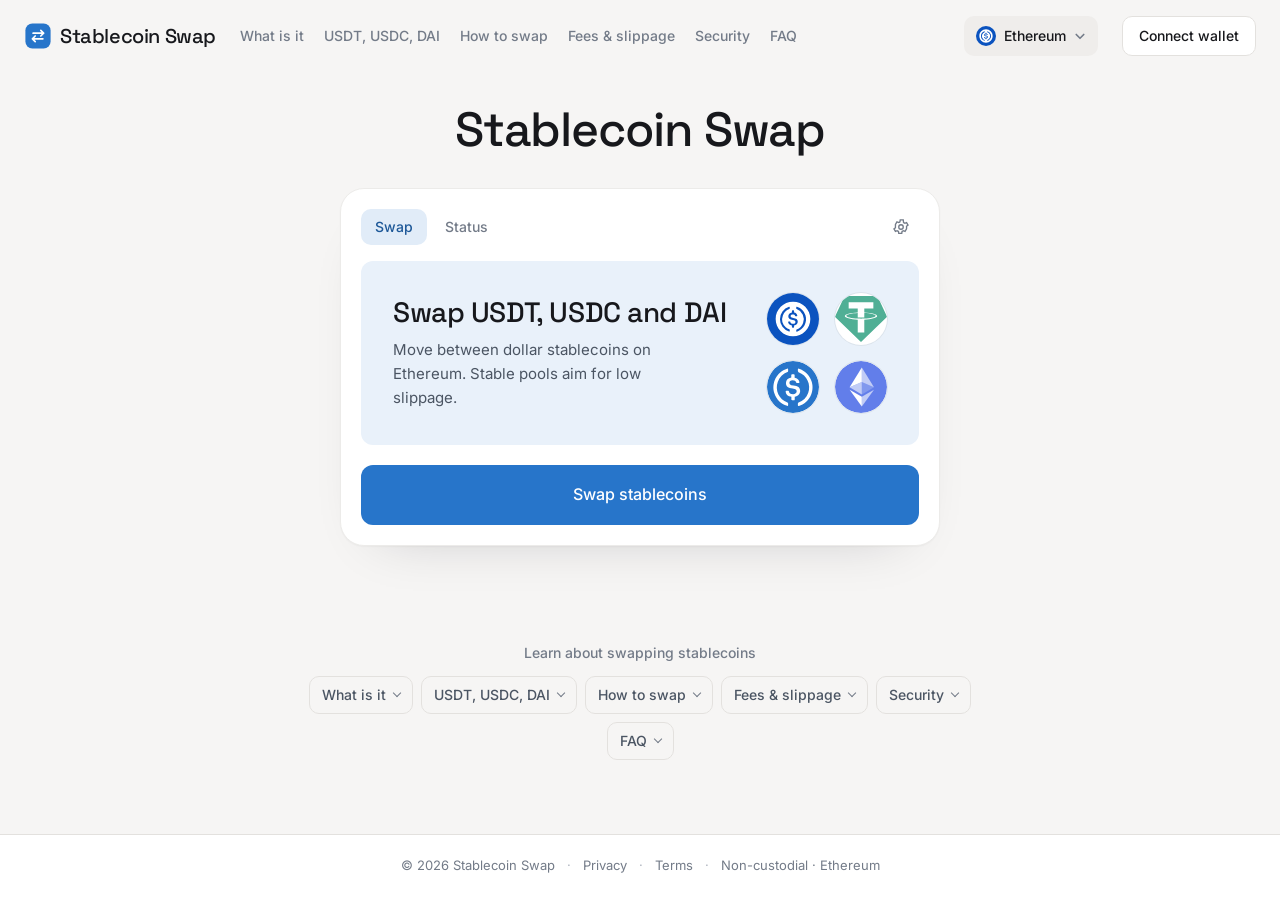
==== commit b16bba4c: "mirror: +13 ~5 -0" ====
--- a/index.html
+++ b/index.html
@@ -1,249 +1,250 @@
-<!doctype html>
-<html lang="en">
-<head>
-<meta charset="utf-8">
-<meta name="viewport" content="width=device-width, initial-scale=1">
-<title>Stablecoin Swap — Exchange USDC, USDT & DAI at Low Slippage</title>
-<meta name="description" content="Run a Stablecoin Swap between USDC, USDT and DAI through stable-optimised pools with minimal slippage. See fees, peg and depeg risk, and how to keep self-custody.">
-<link rel="canonical" href="https://stablecoin-swap.github.io/">
-<meta property="og:type" content="website">
-<meta property="og:title" content="Stablecoin Swap">
-<meta property="og:url" content="https://stablecoin-swap.github.io/">
-<meta property="og:image" content="https://stablecoin-swap.github.io/og.png">
-<meta name="twitter:card" content="summary_large_image">
-<meta name="twitter:title" content="Stablecoin Swap">
-<link rel="preconnect" href="https://fonts.googleapis.com"><link rel="preconnect" href="https://fonts.gstatic.com" crossorigin><link rel="stylesheet" href="https://fonts.googleapis.com/css2?family=Inter:wght@400;500;600;700&family=Outfit:wght@500;600;700&display=swap">
-<script type="application/ld+json">{"@context": "https://schema.org", "@graph": [{"@type": "WebSite", "@id": "https://stablecoin-swap.github.io/#website", "url": "https://stablecoin-swap.github.io/", "name": "Stablecoin Swap — Exchange USDC, USDT & DAI at Low Slippage"}, {"@type": "WebPage", "@id": "https://stablecoin-swap.github.io/#webpage", "url": "https://stablecoin-swap.github.io/", "name": "Stablecoin Swap — Exchange USDC, USDT & DAI at Low Slippage", "isPartOf": {"@id": "https://stablecoin-swap.github.io/#website"}, "description": "Run a Stablecoin Swap between USDC, USDT and DAI through stable-optimised pools with minimal slippage. See fees, peg and depeg risk, and how to keep self-custody.", "datePublished": "2026-11-05", "dateModified": "2026-11-05"}, {"@type": "SoftwareApplication", "name": "Stablecoin Swap", "applicationCategory": "FinanceApplication", "operatingSystem": "Web", "offers": {"@type": "Offer", "price": "0", "priceCurrency": "USD"}}, {"@type": "BreadcrumbList", "itemListElement": [{"@type": "ListItem", "position": 1, "name": "Home", "item": "https://stablecoin-swap.github.io/"}, {"@type": "ListItem", "position": 2, "name": "Swaps"}, {"@type": "ListItem", "position": 3, "name": "Stablecoin Swap"}]}, {"@type": "FAQPage", "mainEntity": [{"@type": "Question", "name": "What is a Stablecoin Swap?", "acceptedAnswer": {"@type": "Answer", "text": "A Stablecoin Swap is an exchange of one dollar-pegged token for another, such as USDC for USDT, carried out through a pool or venue built for assets expected to trade near one dollar."}}, {"@type": "Question", "name": "Why does this trade have lower slippage than other swaps?", "acceptedAnswer": {"@type": "Answer", "text": "Stable-optimised pools use a pricing curve that stays flat near the expected one-to-one rate, so a routine trade moves the price far less than it would in a pool built for two unrelated, volatile assets."}}, {"@type": "Question", "name": "What is depeg risk when converting stablecoins?", "acceptedAnswer": {"@type": "Answer", "text": "Depeg risk is the chance that one side of the pair trades away from one dollar, usually on doubts about reserves or collateral. Converting during a depeg can mean trading at a discount or premium rather than at a genuine dollar rate."}}, {"@type": "Question", "name": "Which stablecoins can I swap between?", "acceptedAnswer": {"@type": "Answer", "text": "USDC, USDT and DAI are the most common legs, alongside other dollar-pegged tokens that a given pool or exchange lists. Each is backed differently, so check which mechanism you are comfortable holding before and after the trade."}}, {"@type": "Question", "name": "Do I need an account to run a Stablecoin Swap?", "acceptedAnswer": {"@type": "Answer", "text": "Not on a decentralized venue. You connect a self-custody wallet, approve the token, and sign the transaction on-chain, with no sign-up and no custody handed to a third party."}}, {"@type": "Question", "name": "How much does converting stablecoins typically cost?", "acceptedAnswer": {"@type": "Answer", "text": "Fees on stable-optimised pools usually run a fraction of a percent, well below general-purpose pools, because the assets are expected to stay close to parity. Slippage stays low unless the order is large or a peg is under stress."}}, {"@type": "Question", "name": "Is DAI riskier to swap than USDC or USDT?", "acceptedAnswer": {"@type": "Answer", "text": "DAI carries different risk, not automatically more: it relies on over-collateralized crypto vaults rather than a bank-held reserve, trading issuer risk for smart-contract and collateral risk. Which is safer depends on which risk you trust less."}}]}]}</script>
-<style>
-:root{--bg:#F9FBFA;--surface:#FFFFFF;--text:#0E1A16;--muted:#536860;--accent:#0D9488;--accent-ink:#FFFFFF;--radius:18px;--display:"Outfit";--body:"Inter"}
-*{box-sizing:border-box}
-html{scroll-behavior:smooth;scroll-padding-top:2rem}
-body{margin:0;background:var(--bg);color:var(--text);font:400 1rem/1.7 var(--body);-webkit-font-smoothing:antialiased}
-a{color:var(--accent);text-underline-offset:.22em}
-a:hover{text-decoration-thickness:2px}
-button,input,select,textarea{font:inherit}
-:focus-visible{outline:3px solid var(--accent);outline-offset:5px}
-::selection{background:var(--accent);color:var(--accent-ink)}
-.c64581c{width:min(1180px,calc(100% - 64px));margin-inline:auto}
-.c31b012{position:absolute;top:1rem;left:1rem;z-index:5;padding:.6rem 1rem;background:var(--surface);border-radius:var(--radius);transform:translateY(-200%)}
-.c31b012:focus{transform:translateY(0)}
-.cbc02d4{display:flex;align-items:center;justify-content:space-between;gap:1.5rem;min-height:96px;border-bottom:1px solid color-mix(in srgb,var(--text) 10%,transparent)}
-.c064d1c{display:inline-flex;align-items:center;gap:.7rem;color:var(--text);font:650 1.1rem/1.2 var(--display);text-decoration:none}
-.caba231{display:grid;place-items:center;width:36px;height:36px;background:var(--accent);color:var(--accent-ink);border-radius:calc(var(--radius) * .6)}
-.caba231 svg{width:22px;height:22px;fill:none;stroke:var(--accent-ink);stroke-width:1.8;stroke-linecap:round;stroke-linejoin:round}
-.cb0735c{display:flex;align-items:center;gap:1.7rem}
-.cb0735c>a:not(.cdff4ce){color:var(--muted);font-size:.9rem;text-decoration:none}
-.cb0735c>a:hover{color:var(--text)}
-.cdff4ce{padding:.6rem 1rem;border:1px solid color-mix(in srgb,var(--accent) 28%,transparent);border-radius:var(--radius);background:color-mix(in srgb,var(--accent) 7%,var(--surface));font-size:.9rem;font-weight:650;text-decoration:none}
-.cb2695c{padding-top:1.8rem;font-size:.82rem;color:var(--muted)}
-.cedcd69{display:flex;flex-wrap:wrap;align-items:center;gap:.5rem;margin:0;padding:0;list-style:none;color:var(--muted);font-size:.82rem}
-.cedcd69 ol,.cedcd69 ul{display:flex;flex-wrap:wrap;align-items:center;gap:.5rem;margin:0;padding:0;list-style:none}
-.cedcd69 a{color:var(--muted)}
-.cedcd69 [aria-current]{color:var(--text)}
-.c7f9f57{display:grid;grid-template-columns:minmax(0,1.12fr) minmax(0,1fr);align-items:start;gap:clamp(1.75rem,5vw,4rem);padding:2.25rem 0 3.5rem}
-.c0f0e25{min-width:0}
-.cf42667{display:inline-flex;align-items:center;gap:.6rem;margin:0 0 1.4rem;color:var(--muted);font-size:.88rem}
-.cf42667::before{content:"";width:8px;height:8px;border-radius:50%;background:var(--accent);box-shadow:0 0 0 5px color-mix(in srgb,var(--accent) 10%,transparent)}
-h1{margin:0;font:550 clamp(2.6rem,4.9vw,4.65rem)/1.07 var(--display);letter-spacing:-.055em;overflow-wrap:anywhere;text-wrap:balance}
-h1 a{color:var(--accent)}
-.c25c572{max-width:48ch;margin:1.6rem 0 2rem;color:var(--muted);font-size:1.07rem;line-height:1.8}
-.cb06919{display:inline-flex;justify-content:center;align-items:center;gap:1.6rem;min-height:54px;padding:.9rem 1.4rem;border:1px solid color-mix(in srgb,var(--accent) 70%,var(--text));border-radius:var(--radius);background:linear-gradient(135deg,var(--accent),color-mix(in srgb,var(--accent) 88%,var(--text)));color:var(--accent-ink);font-weight:650;text-decoration:none;box-shadow:0 8px 22px color-mix(in srgb,var(--accent) 20%,transparent);transition:transform .2s ease,box-shadow .2s ease}
-.cb06919:hover{transform:translateY(-2px);box-shadow:0 12px 28px color-mix(in srgb,var(--accent) 28%,transparent)}
-.cbc9a38{font-size:1.25rem;line-height:1}
-.cdb97fa{margin:1rem 0 0;color:var(--muted);font-size:.8rem}
-.c5252f7{position:relative;min-width:0;padding:12px;border:1px solid color-mix(in srgb,var(--accent) 15%,transparent);border-radius:calc(var(--radius) + 12px);background:linear-gradient(145deg,color-mix(in srgb,var(--accent) 14%,var(--bg)),color-mix(in srgb,var(--accent) 3%,var(--bg)));box-shadow:0 30px 70px -25px color-mix(in srgb,var(--text) 20%,transparent)}
-.c7b4272{padding:clamp(1.25rem,3vw,2rem);border:1px solid color-mix(in srgb,var(--text) 8%,transparent);border-radius:var(--radius);background:var(--surface);box-shadow:0 4px 14px color-mix(in srgb,var(--text) 4%,transparent)}
-.c8d8763{display:flex;align-items:center;justify-content:space-between;gap:1rem;margin-bottom:1.65rem}
-.c8d8763 h2{margin:0;font:600 1.2rem/1.3 var(--display);letter-spacing:-.025em}
-.c919808{display:inline-flex;align-items:center;gap:.4rem;padding:.25rem .6rem;border-radius:var(--radius);background:color-mix(in srgb,var(--accent) 9%,transparent);color:var(--accent);font-size:.72rem;white-space:nowrap}
-.c919808::before{content:"";width:5px;height:5px;border-radius:50%;background:var(--accent)}
-.c82efb8{display:block;margin-bottom:.5rem;font-size:.83rem;font-weight:600}
-.ca90286{display:flex;align-items:center;gap:.5rem;padding:.65rem 1rem;border:1px solid color-mix(in srgb,var(--text) 16%,transparent);border-radius:var(--radius);background:var(--bg);transition:border-color .2s ease}
-.ca90286:focus-within{border-color:var(--accent);box-shadow:0 0 0 3px color-mix(in srgb,var(--accent) 12%,transparent)}
-.ca90286 input{width:100%;min-width:0;padding:.25rem 0;border:0;background:var(--bg);color:var(--text);font:550 2rem/1.3 var(--display);font-variant-numeric:tabular-nums}
-.ca90286 input:focus-visible{outline-offset:2px}
-.caeb466{color:var(--muted);font-size:.8rem}
-.c4ee112{margin:.5rem 0 1.3rem;color:var(--muted);font-size:.74rem}
-.c1413f4{display:grid;grid-template-columns:minmax(0,1fr) 32px minmax(0,1fr);align-items:center;gap:.6rem;padding:1.1rem 0;border-top:1px solid color-mix(in srgb,var(--text) 8%,transparent);border-bottom:1px solid color-mix(in srgb,var(--text) 8%,transparent)}
-.c5c3bb1{display:flex;flex-direction:column;align-items:center;gap:.45rem;min-width:0;color:var(--muted);font-size:.75rem}
-.c5971d4{display:flex;align-items:center;justify-content:center;min-height:52px;max-width:100%;overflow-wrap:anywhere;color:var(--text);font-weight:600}
-.c5971d4 img,.c5971d4 svg{display:block;max-width:100%;width:auto;height:44px;object-fit:contain}
-.c7a87e9{display:grid;place-items:center;width:32px;height:32px;border:1px solid color-mix(in srgb,var(--accent) 20%,transparent);border-radius:50%;background:color-mix(in srgb,var(--accent) 7%,var(--surface));color:var(--accent)}
-.c642a23{padding:1.4rem 0 .25rem}
-.cec3796{margin:0;color:var(--muted);font-size:.8rem}
-.cbf9065{display:flex;align-items:baseline;flex-wrap:wrap;gap:.5rem;margin:.3rem 0 1rem}
-.cbf9065 output{font:550 clamp(1.65rem,3vw,2.5rem)/1.2 var(--display);letter-spacing:-.045em;color:var(--text);overflow-wrap:anywhere;font-variant-numeric:tabular-nums}
-.c66d6d6{display:grid;gap:.45rem;margin:0 0 1.2rem;font-size:.8rem}
-.c66d6d6>div{display:flex;justify-content:space-between;gap:1rem}
-.c66d6d6 dt{color:var(--muted)}
-.c66d6d6 dd{margin:0;text-align:right;font-variant-numeric:tabular-nums}
-.c7b4272 .cb06919{width:100%;justify-content:space-between;min-height:50px;font-size:.9rem}
-.cd795aa{margin:1rem 0 0;color:var(--muted);font-size:.73rem;line-height:1.65}
-.cf44107{margin:.6rem 0 0;color:var(--text);font-size:.8rem;font-weight:600}
-.cf44107:empty{display:none}
-.c866191{padding:2.1rem 2.3rem;margin-bottom:4.5rem;border:1px solid color-mix(in srgb,var(--text) 9%,transparent);border-radius:var(--radius);background:linear-gradient(115deg,var(--surface),color-mix(in srgb,var(--accent) 4%,var(--surface)))}
-.c2596b3{margin:0 0 1.3rem;font:550 1.5rem/1.3 var(--display);letter-spacing:-.035em}
-.ce15af9{width:100%;border-collapse:collapse;text-align:left;font-size:.92rem}
-.ce15af9 caption{text-align:left;padding:0 0 1rem;color:var(--muted)}
-.ce15af9 th,.ce15af9 td{padding:1rem .9rem;border-bottom:1px solid color-mix(in srgb,var(--text) 9%,transparent);vertical-align:top;overflow-wrap:anywhere}
-.ce15af9 th{font-weight:600;color:var(--text)}
-.ce15af9 td{color:var(--muted)}
-.ce15af9 th:first-child,.ce15af9 td:first-child{padding-left:0}
-.ce15af9 tr:last-child>*{border-bottom:0}
-.ce15af9 thead th{font-size:.82rem;color:var(--muted)}
-.c21154c{max-width:820px;margin-inline:auto}
-.c56c75f{padding:0 0 2.6rem;margin:0 0 2.6rem;border-bottom:1px solid color-mix(in srgb,var(--text) 10%,transparent);scroll-margin-top:2rem}
-.c5d8676{margin:0 0 1.1rem;font:550 clamp(1.7rem,3vw,2.25rem)/1.2 var(--display);letter-spacing:-.04em;text-wrap:balance;overflow-wrap:anywhere}
-.c0f4d18{color:var(--muted);font:400 1rem/1.85 var(--body);overflow-wrap:anywhere}
-.c0f4d18 p{margin:0 0 1.15rem}
-.c0f4d18 h3,.c0f4d18 h4{margin:1.6rem 0 .65rem;color:var(--text);font:600 1.25rem/1.4 var(--display)}
-.c0f4d18 strong{color:var(--text);font-weight:600}
-.c0f4d18 ul,.c0f4d18 ol{padding-left:1.4rem}
-.c0f4d18 li{padding-left:.3rem;margin:.5rem 0}
-.c0f4d18 li::marker{color:var(--accent)}
-.c0f4d18 blockquote{margin:1.5rem 0;padding:1rem 1.4rem;border-left:3px solid var(--accent);border-radius:0 var(--radius) var(--radius) 0;background:color-mix(in srgb,var(--accent) 6%,var(--surface));color:var(--text)}
-.c0f4d18 img{max-width:100%;height:auto;border-radius:var(--radius)}
-.c0f4d18>:last-child{margin-bottom:0}
-.c0b7c5a{margin:.8rem 0;border:1px solid color-mix(in srgb,var(--text) 10%,transparent);border-radius:var(--radius);background:var(--surface);overflow:hidden}
-.c57c462{position:relative;display:block;padding:1.25rem 3.5rem 1.25rem 1.4rem;cursor:pointer;list-style:none;color:var(--text);font:550 1.05rem/1.5 var(--display)}
-.c57c462::-webkit-details-marker{display:none}
-.c57c462::after{content:"+";position:absolute;right:1.4rem;top:1.25rem;color:var(--accent);font:400 1.4rem/1.1 var(--body)}
-.c0b7c5a[open]>.c57c462::after,.c0b7c5a details[open]>.c57c462::after{content:"−"}
-.c0b7c5a[open]{border-color:color-mix(in srgb,var(--accent) 35%,transparent)}
-.c57c462:focus-visible{outline-offset:-5px;border-radius:var(--radius)}
-.ccdb72a{padding:0 1.4rem 1.4rem;color:var(--muted);font-size:.95rem;line-height:1.8;overflow-wrap:anywhere}
-.ccdb72a>:first-child{margin-top:0}
-.ccdb72a>:last-child{margin-bottom:0}
-.cc855b1{max-width:820px;margin:3.5rem auto 0;padding-top:2rem;border-top:1px solid color-mix(in srgb,var(--text) 10%,transparent)}
-.cdb3bf3{display:grid;gap:.7rem;margin:0;padding:0;list-style:none}
-.c7a79a0{padding:.85rem 1rem;border:1px solid color-mix(in srgb,var(--text) 8%,transparent);border-radius:var(--radius);background:var(--surface);color:var(--muted);font-size:.86rem;overflow-wrap:anywhere}
-.c7a79a0 a{color:var(--text);text-decoration-color:color-mix(in srgb,var(--accent) 55%,transparent)}
-a.c7a79a0{display:block;color:var(--text)}
-.c172944{display:flex;align-items:center;justify-content:space-between;gap:1rem;margin-top:4rem;padding:1.75rem 0 2rem;border-top:1px solid color-mix(in srgb,var(--text) 10%,transparent);color:var(--muted);font-size:.8rem}
-.c172944 p{margin:0}
-.c172944 a{color:var(--muted)}
-@media(min-width:1500px){.c7f9f57{padding-top:2.75rem;padding-bottom:4rem}}
-@media(max-width:850px){.c7f9f57{grid-template-columns:1fr;gap:2.5rem;padding-top:2.5rem;padding-bottom:3rem}.c0f0e25{max-width:640px}.c5252f7{width:100%;max-width:560px;justify-self:center}h1{font-size:clamp(2.5rem,7vw,4rem)}.c25c572{max-width:58ch}.c866191{margin-bottom:3rem}.cb0735c{gap:1rem}}
-@media(max-width:540px){.c64581c{width:calc(100% - 32px)}.cbc02d4{min-height:78px;gap:.75rem}.c064d1c{font-size:.95rem;gap:.5rem}.caba231{width:30px;height:30px}.cb0735c>a:not(.cdff4ce){display:none}.cdff4ce{padding:.5rem .75rem;font-size:.8rem}.cb2695c{padding-top:1.25rem}.c7f9f57{padding-top:2rem;gap:2rem}h1{font-size:2.65rem}.c25c572{font-size:1rem}.c0f0e25>.cb06919{width:100%}.cdb97fa{text-align:center}.c5252f7{padding:8px;border-radius:calc(var(--radius) + 8px)}.c7b4272{padding:1.2rem}.c866191{padding:1.4rem 1.1rem}.ce15af9{display:block;overflow-x:auto}.ce15af9 th,.ce15af9 td{min-width:125px;padding:.8rem .65rem}.c57c462{padding-left:1rem}.ccdb72a{padding-left:1rem;padding-right:1rem}.c172944{align-items:flex-start;flex-direction:column;margin-top:3rem}.c56c75f{margin-bottom:2rem;padding-bottom:2rem}}
-@media(prefers-reduced-motion:reduce){html{scroll-behavior:auto}*,*::before,*::after{transition:none!important}.cb06919:hover{transform:none}}
-</style>
-</head>
-<body id="top">
-<a class="c31b012" href="#content">Skip to content</a>
-<header class="c64581c">
-<nav class="cbc02d4" aria-label="Main navigation">
-<a class="c064d1c" href="#top"><span class="caba231" aria-hidden="true"><svg viewBox="0 0 24 24"><path d="M4 8h15m-4-4 4 4-4 4M20 16H5m4-4-4 4 4 4"/></svg></span>Swap guide</a>
-<div class="cb0735c"><a href="#key-facts">Key facts</a><a href="#sources">Sources</a><a class="cdff4ce" href="dashboard/">Swap <span aria-hidden="true">↗</span></a></div>
-</nav>
-</header>
-<div class="c64581c">
-<div class="cb2695c"><nav class="cedcd69" aria-label="Breadcrumb"><a href="dashboard/">Home</a> <span>/</span> <span>Swaps</span> <span>/</span> <span>Stablecoin Swap</span></nav></div>
-<section class="c7f9f57" aria-labelledby="hero-title">
-<div class="c0f0e25">
-<p class="cf42667">Plan your swap</p>
-<h1 id="hero-title">Stablecoin <em>Swap</em>.</h1>
-<p class="c25c572">A Stablecoin Swap exchanges one dollar-pegged token for another — USDC for USDT, USDT for DAI, or any combination — using pools built specifically for assets that are supposed to trade near the same price. Because both sides of the trade are meant to sit at one dollar, a well-run exchange clears with far less slippage than swapping into a volatile asset, even on a sizeable order. You pick the pair and amount, the route shows the quote and fee before you sign, and your tokens stay in your own wallet the entire time.</p>
-<a class="cb06919" href="dashboard/">Swap <span class="cbc9a38" aria-hidden="true">↗</span></a>
-<p class="cdb97fa">Compare the route. Estimate the rate.</p>
-</div>
-<aside class="c5252f7" aria-labelledby="estimator-title">
-<div class="c7b4272">
-<div class="c8d8763"><h2 id="estimator-title">Swap estimator</h2><span class="c919808">Live estimate</span></div>
-<label class="c82efb8" for="amount">You pay</label>
-<div class="ca90286"><input id="amount" type="number" inputmode="decimal" min="1" max="1000000000" step="0.01" value="1000" aria-describedby="amount-help amount-error"><span class="caeb466">units</span></div>
-<p class="c4ee112" id="amount-help">Enter 1–1,000,000,000 units, up to two decimal places.</p>
-<p class="cf44107" id="amount-error" aria-live="polite"></p>
-<div class="c1413f4" aria-label="Swap route">
-<div class="c5c3bb1"><span>From</span><div class="c5971d4"><img src="assets/tokens/usdc.svg" alt="USD Coin" width="28" height="28"></div></div>
-<span class="c7a87e9" aria-hidden="true">→</span>
-<div class="c5c3bb1"><span>To</span><div class="c5971d4"><img src="assets/tokens/usdt.svg" alt="Tether" width="28" height="28"></div></div>
-</div>
-<div class="c642a23" aria-live="polite" aria-atomic="true">
-<p class="cec3796">Estimated amount received</p>
-<div class="cbf9065"><output id="received" for="amount">998.25</output><span class="caeb466">units</span></div>
-<dl class="c66d6d6">
-<div><dt>Estimated fee</dt><dd><output id="fee" for="amount">1.75</output> units</dd></div>
-<div><dt>Estimated time</dt><dd><output id="time" for="amount">5–7 min</output></dd></div>
-</dl>
-</div>
-<a class="cb06919" href="dashboard/">Swap <span class="cbc9a38" aria-hidden="true">→</span></a>
-<p class="cd795aa">Fee = 0.15% of the amount + 0.25 units. Time starts at 2–4 minutes, adding one minute for every tenfold increase from 1 unit, rounded up.</p>
-<noscript><p class="c4ee112">Enable JavaScript to update the estimate as you change the amount.</p></noscript>
-</div>
-</aside>
-</section>
-<section class="c866191" id="key-facts" aria-labelledby="facts-title">
-<h2 class="c2596b3" id="facts-title">Key facts</h2>
-<table class="ce15af9"><tbody><tr><th scope="row">Typical pair</th><td>USDC, USDT, DAI and other dollar-pegged tokens</td></tr>
-<tr><th scope="row">Target price</th><td>$1.00 per token, by design</td></tr>
-<tr><th scope="row">Typical slippage</th><td>Well under 0.1% on deep stable pools</td></tr>
-<tr><th scope="row">Best venues</th><td>Stable-optimised AMMs such as Curve, plus major exchanges</td></tr>
-<tr><th scope="row">Main risk</th><td>Depeg — a token trading away from $1.00</td></tr>
-<tr><th scope="row">Custody</th><td>Self-custody — your wallet holds the tokens throughout</td></tr></tbody></table>
-</section>
-<main class="c21154c" id="content">
-<section class="c56c75f"><h2 class="c5d8676">What a Stablecoin Swap Is</h2><div class="c0f4d18"><strong>A Stablecoin Swap is an exchange of one dollar-pegged token for another, carried out through a pool or venue built around assets that are each designed to trade near one US dollar.</strong> Unlike swapping ETH for a stablecoin, where the exchange rate moves with the market, this kind of trade mostly moves around a fixed point — one unit should buy roughly one unit of the other asset. That narrow expected range is what lets specialised pools price the trade with unusually tight spreads, and it is the main reason traders route dollar-to-dollar conversions through dedicated infrastructure rather than a general-purpose exchange pool.</div></section>
-<section class="c56c75f"><h2 class="c5d8676">Why Traders Run a Stablecoin Swap</h2><div class="c0f4d18">People reach for this kind of trade for reasons that have nothing to do with speculating on price, since both sides are meant to hold the same value.<h3>Moving between venues and chains</h3>Not every exchange, lending market or liquidity pool accepts every stablecoin. A trader holding USDT who wants to supply liquidity on a venue that only lists USDC will convert first, trading at close to parity rather than cashing out to fiat and back.<h3>Rotating for yield or risk</h3>Yield rates on USDC, USDT and DAI drift apart across lending markets, and some users prefer the reserve composition behind one issuer over another. Converting lets them move their balance to whichever token currently offers the better rate or the backing they trust, without ever leaving the dollar-denominated side of the market.</div></section>
-<section class="c56c75f"><h2 class="c5d8676">Stablecoin Swap Fees and Slippage</h2><div class="c0f4d18">Fees on this kind of exchange are usually the lowest in DeFi because the pools are built for assets expected to stay close to parity, which lets them use tighter curves than a pool holding two volatile tokens. Slippage only grows when an order is large relative to the pool's depth, or when one side of the pair is actually losing its peg. The table below compares the usual trade-offs across venue types.<table><thead><tr><th>Venue type</th><th>Typical fee</th><th>Typical slippage</th></tr></thead><tbody><tr><td>Stable-optimised AMM (e.g. Curve)</td><td>0.01%–0.04%</td><td>Under 0.05% on moderate size</td></tr><tr><td>General-purpose DEX pool</td><td>0.05%–0.30%</td><td>Higher, widens with order size</td></tr><tr><td>Centralized exchange</td><td>Maker/taker fee, varies</td><td>Low on liquid pairs, spread-dependent</td></tr></tbody></table><h3>Why stable-specific pools quote tighter</h3>A pool designed for pegged assets, like the ones described in the <a href="https://docs.curve.fi/" rel="nofollow noopener" target="_blank">Curve docs</a>, uses a pricing curve that stays flat near the expected one-to-one rate and only steepens once a trade pushes the balance far from parity. That shape is what lets a routine conversion clear with minimal price impact compared to a curve built for two assets with no expected relationship.</div></section>
-<section class="c56c75f"><h2 class="c5d8676">Peg Risk Before You Run a Stablecoin Swap</h2><div class="c0f4d18">Every such trade assumes both tokens are close to one dollar, so the risk that actually matters is the one that breaks that assumption rather than ordinary market volatility.<h3>What keeps the peg in place</h3>Fiat-backed tokens such as USDC and USDT are meant to be redeemable against reserves held by their issuer, a structure <a href="https://en.wikipedia.org/wiki/Stablecoin" rel="nofollow noopener" target="_blank">Wikipedia's overview of stablecoins</a> explains in more depth, while crypto-collateralized designs like DAI rely on over-collateralized vaults instead of a bank account. The mechanism differs by token, and the strength of that mechanism is what a holder is really trusting when they keep a balance in any one of them.<h3>What a depeg looks like</h3>A depeg is a period where a token trades noticeably away from one dollar, usually on doubts about reserves, redemption, or collateral. Converting during a depeg can mean trading into the weaker side at a discount or paying a premium for the stronger one, so it is worth checking a live price before moving any meaningful size, not just assuming the quoted rate reflects a genuine dollar.</div></section>
-<section class="c56c75f"><h2 class="c5d8676">How to Run a Stablecoin Swap, Step by Step</h2><div class="c0f4d18">The mechanics are the same across most venues, which is what makes this trade quick once you have done it a few times.<ul><li>Connect a self-custody wallet and open a stable-optimised pool or exchange route.</li><li>Select the token you hold and the one you want, for example USDC to USDT.</li><li>Enter the amount and review the quoted rate, fee and expected slippage.</li><li>Approve the token if needed, then sign the swap transaction.</li><li>Confirm the received amount lands in your wallet at close to the quoted rate.</li></ul></div></section>
-<section class="c56c75f"><h2 class="c5d8676">Custody During a Stablecoin Swap</h2><div class="c0f4d18">A trade run through a decentralized pool never requires giving up custody; the contract only moves the exact tokens you approve, in a transaction you can read before signing.<h3>Keep approvals tight</h3>Grant a limited allowance rather than an unlimited one, so a pool contract can only ever spend the amount you intend for that trade. Revoking old approvals you no longer need, which you can verify on a block explorer such as <a href="https://etherscan.io/" rel="nofollow noopener" target="_blank">Etherscan</a>, keeps the surface of any future exploit smaller.<h3>The rule that never changes</h3>No pool, wallet or support channel ever needs your seed phrase to complete the exchange. A legitimate transaction only asks for a signature in your own wallet interface — anyone requesting your recovery words by any other route is attempting fraud.</div></section>
-<section class="c56c75f"><h2 class="c5d8676">USDC vs USDT vs DAI for a Stablecoin Swap</h2><div class="c0f4d18">The three most common legs of this trade differ mainly in who stands behind them and how transparent that backing is. USDC is issued by Circle, with reserve reporting described on the <a href="https://www.circle.com/usdc" rel="nofollow noopener" target="_blank">Circle USDC page</a>, and is widely used across regulated venues. USDT, issued by Tether and detailed on <a href="https://tether.to/" rel="nofollow noopener" target="_blank">Tether's own site</a>, carries the deepest liquidity of any stablecoin and is listed almost everywhere a dollar-to-dollar swap is offered. DAI takes a different path entirely, backed by over-collateralized crypto vaults rather than a bank-held reserve, which trades issuer risk for smart-contract and collateral risk.<h3>Picking a side for the swap</h3>There is no universally correct choice; the right token depends on where you plan to use the balance afterward, which venues list it, and how much you weigh issuer transparency against liquidity depth. Many traders simply hold whichever pair a given platform requires and convert each time that requirement changes.</div></section><section class="c56c75f c7036aa" id="related"><h2 class="c5d8676">Related tools</h2><div class="c0f4d18"><ul><li><a href="https://swap-sui.github.io/">Sui Swap explained</a></li><li><a href="https://spiritswap-app.github.io/">SpiritSwap guide</a></li><li><a href="https://paraswap-app.github.io/">ParaSwap guide</a></li><li><a href="https://swap-xrp.github.io/">XRP Swap</a></li><li><a href="https://swap-usdc.github.io/">Swap USDC</a></li></ul></div></section>
-<details class="c0b7c5a"><summary class="c57c462">What is a Stablecoin Swap?</summary><div class="ccdb72a">A Stablecoin Swap is an exchange of one dollar-pegged token for another, such as USDC for USDT, carried out through a pool or venue built for assets expected to trade near one dollar.</div></details>
-<details class="c0b7c5a"><summary class="c57c462">Why does this trade have lower slippage than other swaps?</summary><div class="ccdb72a">Stable-optimised pools use a pricing curve that stays flat near the expected one-to-one rate, so a routine trade moves the price far less than it would in a pool built for two unrelated, volatile assets.</div></details>
-<details class="c0b7c5a"><summary class="c57c462">What is depeg risk when converting stablecoins?</summary><div class="ccdb72a">Depeg risk is the chance that one side of the pair trades away from one dollar, usually on doubts about reserves or collateral. Converting during a depeg can mean trading at a discount or premium rather than at a genuine dollar rate.</div></details>
-<details class="c0b7c5a"><summary class="c57c462">Which stablecoins can I swap between?</summary><div class="ccdb72a">USDC, USDT and DAI are the most common legs, alongside other dollar-pegged tokens that a given pool or exchange lists. Each is backed differently, so check which mechanism you are comfortable holding before and after the trade.</div></details>
-<details class="c0b7c5a"><summary class="c57c462">Do I need an account to run a Stablecoin Swap?</summary><div class="ccdb72a">Not on a decentralized venue. You connect a self-custody wallet, approve the token, and sign the transaction on-chain, with no sign-up and no custody handed to a third party.</div></details>
-<details class="c0b7c5a"><summary class="c57c462">How much does converting stablecoins typically cost?</summary><div class="ccdb72a">Fees on stable-optimised pools usually run a fraction of a percent, well below general-purpose pools, because the assets are expected to stay close to parity. Slippage stays low unless the order is large or a peg is under stress.</div></details>
-<details class="c0b7c5a"><summary class="c57c462">Is DAI riskier to swap than USDC or USDT?</summary><div class="ccdb72a">DAI carries different risk, not automatically more: it relies on over-collateralized crypto vaults rather than a bank-held reserve, trading issuer risk for smart-contract and collateral risk. Which is safer depends on which risk you trust less.</div></details>
-</main>
-<section class="cc855b1" id="sources" aria-labelledby="sources-title">
-<h2 class="c2596b3" id="sources-title">Sources</h2>
-<ul class="cdb3bf3"><li><a class="c7a79a0" href="https://docs.curve.fi/" rel="nofollow noopener" target="_blank">Curve documentation</a></li>
-<li><a class="c7a79a0" href="https://www.circle.com/usdc" rel="nofollow noopener" target="_blank">Circle — USDC</a></li>
-<li><a class="c7a79a0" href="https://tether.to/" rel="nofollow noopener" target="_blank">Tether</a></li>
-<li><a class="c7a79a0" href="https://en.wikipedia.org/wiki/Stablecoin" rel="nofollow noopener" target="_blank">Wikipedia — Stablecoin</a></li></ul>
-</section>
-<footer class="c172944"><p>Updated Nov 05, 2026</p><a href="#top">Back to top <span aria-hidden="true">↑</span></a></footer>
-</div>
-<script>
-(() => {
-  const amount = document.getElementById('amount');
-  const received = document.getElementById('received');
-  const fee = document.getElementById('fee');
-  const time = document.getElementById('time');
-  const error = document.getElementById('amount-error');
-  const format = new Intl.NumberFormat('en', { minimumFractionDigits: 2, maximumFractionDigits: 2 });
-  let timer;
-  function update() {
-    const value = amount.valueAsNumber;
-    if (!Number.isFinite(value) || !amount.validity.valid) {
-      amount.setAttribute('aria-invalid', 'true');
-      error.textContent = 'Enter an amount from 1 to 1,000,000,000 with up to two decimal places.';
-      received.value = '—';
-      fee.value = '—';
-      time.value = '—';
-      return;
-    }
-    amount.removeAttribute('aria-invalid');
-    error.textContent = '';
-    const amountCents = Math.round(value * 100);
-    const feeCents = Math.round(amountCents * 0.0015 + 25);
-    const minutes = 2 + Math.ceil(Math.log10(value));
-    received.value = format.format((amountCents - feeCents) / 100);
-    fee.value = format.format(feeCents / 100);
-    time.value = minutes + '–' + (minutes + 2) + ' min';
-  }
-  amount.addEventListener('input', () => {
-    clearTimeout(timer);
-    timer = setTimeout(update, 180);
-  });
-  amount.addEventListener('change', () => {
-    clearTimeout(timer);
-    update();
-  });
-  update();
-})();
-</script>
-</body>
-</html>
+<!doctype html>
+<html lang="en"><head>
+<meta charset="utf-8"><meta name="viewport" content="width=device-width,initial-scale=1">
+<title>Stablecoin Swap — Swap USDT, USDC and DAI on Ethereum</title>
+<meta name="description" content="Stablecoin Swap lets you trade USDT, USDC and DAI on Ethereum with low slippage through stable-to-stable pools. Non-custodial, from your own wallet, no account.">
+<meta name="robots" content="index,follow">
+<meta name="theme-color" content="#f6f5f4">
+<link rel="canonical" href="https://stablecoin-swap.github.io/">
+<meta property="og:type" content="website"><meta property="og:site_name" content="Stablecoin Swap"><meta property="og:title" content="Stablecoin Swap — Swap USDT, USDC and DAI on Ethereum"><meta property="og:description" content="Stablecoin Swap lets you trade USDT, USDC and DAI on Ethereum with low slippage through stable-to-stable pools. Non-custodial, from your own wallet, no account."><meta property="og:url" content="https://stablecoin-swap.github.io/"><meta property="og:image" content="https://stablecoin-swap.github.io/og-image.png">
+<meta name="twitter:card" content="summary_large_image"><meta name="twitter:title" content="Stablecoin Swap — Swap USDT, USDC and DAI on Ethereum"><meta name="twitter:description" content="Stablecoin Swap lets you trade USDT, USDC and DAI on Ethereum with low slippage through stable-to-stable pools. Non-custodial, from your own wallet, no account."><meta name="twitter:image" content="https://stablecoin-swap.github.io/og-image.png">
+<link rel="icon" type="image/svg+xml" href="icon.svg">
+<link rel="apple-touch-icon" href="icon.svg">
+<link rel="manifest" href="manifest.webmanifest">
+<script type="application/ld+json">
+{"@context":"https://schema.org","@graph":[{"@type":"Organization","@id":"https://stablecoin-swap.github.io/#organization","name":"Stablecoin Swap","url":"https://stablecoin-swap.github.io/","description":"Stablecoin Swap lets you trade USDT, USDC and DAI on Ethereum with low slippage through stable-to-stable pools. Non-custodial, from your own wallet, no account.","logo":{"@type":"ImageObject","@id":"https://stablecoin-swap.github.io/#logo","url":"https://stablecoin-swap.github.io/icon.svg","caption":"Stablecoin Swap"}},{"@type":"WebSite","@id":"https://stablecoin-swap.github.io/#website","url":"https://stablecoin-swap.github.io/","publisher":{"@id":"https://stablecoin-swap.github.io/#organization"},"name":"Stablecoin Swap"},{"@type":"WebPage","@id":"https://stablecoin-swap.github.io/#webpage","url":"https://stablecoin-swap.github.io/","publisher":{"@id":"https://stablecoin-swap.github.io/#organization"},"name":"Stablecoin Swap — Swap USDT, USDC and DAI on Ethereum","isPartOf":{"@id":"https://stablecoin-swap.github.io/#website"},"mainEntity":{"@id":"https://stablecoin-swap.github.io/#app"},"breadcrumb":{"@id":"https://stablecoin-swap.github.io/#breadcrumb"}},{"@type":"BreadcrumbList","@id":"https://stablecoin-swap.github.io/#breadcrumb","itemListElement":[{"@type":"ListItem","position":1,"name":"Home","item":"https://stablecoin-swap.github.io/"},{"@type":"ListItem","position":2,"name":"Stablecoin Swap","item":"https://stablecoin-swap.github.io/"}]},{"@type":"WebApplication","@id":"https://stablecoin-swap.github.io/#app","url":"https://stablecoin-swap.github.io/","publisher":{"@id":"https://stablecoin-swap.github.io/#organization"},"name":"Stablecoin Swap","applicationCategory":"FinanceApplication","operatingSystem":"Web","description":"Stablecoin Swap lets you trade USDT, USDC and DAI on Ethereum with low slippage through stable-to-stable pools. Non-custodial, from your own wallet, no account.","isPartOf":{"@id":"https://stablecoin-swap.github.io/#website"}},{"@type":"FAQPage","@id":"https://stablecoin-swap.github.io/#faq","isPartOf":{"@id":"https://stablecoin-swap.github.io/#webpage"},"about":{"@id":"https://stablecoin-swap.github.io/#app"},"name":"Stablecoin Swap FAQ","mainEntity":[{"@type":"Question","name":"What is a stablecoin swap?","acceptedAnswer":{"@type":"Answer","text":"It is an exchange of one dollar-pegged token for another, such as USDT for USDC or DAI. The rate is usually close to 1:1, but it is still a market trade with fees and slippage."}},{"@type":"Question","name":"Why is slippage low between stablecoins?","acceptedAnswer":{"@type":"Answer","text":"Stable-to-stable pools use curves that stay flat around equal prices, so moderate trades barely move the rate. Very large trades or an imbalanced pool can still cause visible impact."}},{"@type":"Question","name":"Can a stablecoin lose its peg?","acceptedAnswer":{"@type":"Answer","text":"Yes. A stablecoin can fall below one dollar if confidence in its reserves, collateral or issuer weakens, and swapping into it during stress can lock in a loss. Check the quote rather than assuming 1:1."}},{"@type":"Question","name":"What is the difference between USDT, USDC and DAI?","acceptedAnswer":{"@type":"Answer","text":"USDT and USDC are issued by companies and backed by reserves, while DAI is created by a protocol against on-chain collateral. They differ in who can freeze them and in the type of risk they carry."}},{"@type":"Question","name":"Do I pay gas in a stablecoin?","acceptedAnswer":{"@type":"Answer","text":"No. Gas on Ethereum is paid in ETH, so keep a small ETH balance in the wallet. Without it you cannot approve or sign a swap."}},{"@type":"Question","name":"Do I need to approve my stablecoin first?","acceptedAnswer":{"@type":"Answer","text":"Yes. USDT, USDC and DAI are ERC-20 tokens, so the router needs a one-time allowance to move them. The approval is a separate transaction that costs gas."}}]}]}
+</script>
+<style>
+@font-face{font-family:'Inter';src:url('assets/inter.woff2') format('woff2');font-weight:400 700;font-display:swap}
+@font-face{font-family:'Space Grotesk';src:url('assets/space-grotesk.woff2') format('woff2');font-weight:500 700;font-display:swap}
+:root{
+ --bg:#f6f5f4;--card:#fff;--ink:#17181c;--muted:#737b88;--faint:#aeb4bf;
+ --line:#ecebe9;--line-2:#e3e1de;--panel:#f8f7f6;--panel-2:#efedeb;
+ --accent:#2775ca;--accent-hover:#2267b2;--accent-ink:#1d5898;--accent-soft:#e1ecf8;--accent-on:#ffffff;--promo:#e9f1fa;--text-2:#4b5563;
+ --shadow:0 1px 2px rgba(13,17,28,.04),0 24px 56px -40px rgba(13,17,28,.24);--pico-bg:#fff;--pico-ring:rgba(13,17,28,.06);
+ --ease:cubic-bezier(.2,.7,.2,1);
+ --head:"Space Grotesk","Arial",sans-serif;--body:"Inter","Arial",sans-serif;color-scheme:light}
+*{box-sizing:border-box}
+html{scroll-behavior:smooth}
+body{margin:0;min-height:100vh;display:flex;flex-direction:column;color:var(--ink);font:15px/1.6 var(--body);-webkit-font-smoothing:antialiased;overflow-x:hidden;background:var(--bg)}
+body::before{content:"";position:fixed;inset:0;z-index:-1;pointer-events:none;background:none;-webkit-mask-image:linear-gradient(#000 0,rgba(0,0,0,.35) 60%,transparent 100%);mask-image:linear-gradient(#000 0,rgba(0,0,0,.35) 60%,transparent 100%)}
+a{color:inherit;text-decoration:none}button{font-family:inherit;cursor:pointer;background:none;border:0;color:inherit}
+img{display:block;max-width:100%}
+h1,h2,h3{margin:0;font-family:var(--head);font-weight:500;letter-spacing:-.01em}
+:focus-visible{outline:2px solid var(--accent);outline-offset:2px;border-radius:8px}
+
+.nav{display:flex;align-items:center;gap:24px;padding:16px 24px;max-width:1280px;margin:0 auto;width:100%}
+.brand{display:inline-flex;align-items:center;gap:8px;font-family:var(--head);font-weight:500;font-size:20px;letter-spacing:-.02em;color:var(--ink);white-space:nowrap;flex:0 0 auto}
+.brand img{width:28px;height:28px}
+.nlinks{display:flex;align-items:center;gap:20px}
+.nlinks a{font-size:14px;font-weight:500;color:var(--muted);white-space:nowrap;transition:color .16s var(--ease)}
+.nlinks a:hover{color:var(--ink)}
+.spacer{flex:1}
+main{flex:1}
+.chain{display:inline-flex;align-items:center;gap:8px;height:40px;padding:0 12px;border-radius:10px;background:var(--panel-2);font-weight:500;font-size:14px;color:var(--ink);transition:background-color .16s var(--ease);flex:0 0 auto;white-space:nowrap}
+.chain img{width:20px;height:20px;border-radius:50%}
+.chain:hover{background:var(--line-2)}
+.chain .cv{width:12px;height:12px;color:var(--muted)}
+.connect{display:inline-flex;align-items:center;height:40px;padding:0 16px;border-radius:10px;background:var(--card);border:1px solid var(--line-2);color:var(--ink);font-weight:500;font-size:14px;transition:background-color .16s var(--ease),border-color .16s var(--ease);flex:0 0 auto;white-space:nowrap}
+.connect:hover{border-color:var(--faint);background:var(--panel)}
+
+.hero{display:flex;flex-direction:column;align-items:center;padding:32px 20px 48px}
+h1{font-size:clamp(36px,4.6vw,48px);line-height:1.08;letter-spacing:-.025em;text-align:center;color:var(--ink);margin:0 0 32px}
+
+.card{width:min(600px,100%);background:var(--card);border:1px solid var(--line);border-radius:24px;box-shadow:var(--shadow);overflow:hidden}
+.tabs{display:flex;align-items:center;gap:4px;padding:20px 20px 16px}
+.tab{display:inline-flex;align-items:center;height:36px;padding:0 14px;border-radius:10px;font-weight:500;font-size:14px;color:var(--muted);transition:background-color .16s var(--ease),color .16s var(--ease)}
+.tab:hover{background:var(--panel-2);color:var(--ink)}
+.tab.on{background:var(--accent-soft);color:var(--accent-ink)}
+.tabs .sp{flex:1}
+.tabs .ic{width:36px;height:36px;border-radius:10px;display:grid;place-items:center;color:var(--muted);transition:background-color .16s var(--ease),color .16s var(--ease)}
+.tabs .ic:hover{background:var(--panel-2);color:var(--ink)}
+.tabs .ic svg{width:18px;height:18px}
+
+.promo{margin:0 20px;padding:32px;border-radius:12px;background:var(--promo);display:flex;align-items:center;gap:20px}
+.promo-txt{flex:1;min-width:0}
+.promo-h{font-family:var(--head);font-weight:500;font-size:clamp(22px,3.4vw,28px);line-height:1.2;letter-spacing:-.015em;color:var(--ink);margin:0 0 8px;text-wrap:balance}
+.promo-sub{font-size:15px;line-height:1.6;color:var(--text-2);margin:0;max-width:34ch}
+.promo-grid{flex:0 0 auto;display:grid;grid-template-columns:repeat(2,auto);gap:16px}
+.pico{width:52px;height:52px;border-radius:50%;background:var(--pico-bg);box-shadow:0 0 0 1px var(--pico-ring);display:grid;place-items:center;overflow:hidden}
+.pico img{width:100%;height:100%;object-fit:contain;display:block}
+.promo-flow{flex-direction:column;align-items:stretch;gap:24px}
+.promo-flow .promo-sub{max-width:44ch}
+.flow{list-style:none;margin:0;padding:0;display:grid;grid-template-columns:repeat(3,1fr);gap:8px}
+.flow li{position:relative;display:flex;flex-direction:column;align-items:center;text-align:center;gap:4px}
+.flow li+li::before{content:"";position:absolute;top:22px;right:calc(50% + 30px);width:calc(100% - 52px);height:1px;background:var(--line-2)}
+.fi{width:44px;height:44px;border-radius:50%;display:grid;place-items:center;overflow:hidden;background:var(--pico-bg);box-shadow:0 0 0 1px var(--pico-ring);color:var(--accent-ink)}
+.fi img{width:100%;height:100%;display:block}
+.fi svg{width:20px;height:20px}
+.fi.on{background:var(--accent);color:var(--accent-on);box-shadow:none}
+.flow b{margin-top:4px;font-weight:500;font-size:14px;color:var(--ink)}
+.flow small{font-size:13px;line-height:1.4;color:var(--muted)}
+.cta-wrap{padding:20px}
+.cta{width:100%;height:60px;border-radius:12px;background:var(--accent);color:var(--accent-on);font-weight:500;font-size:16px;transition:background-color .16s var(--ease),transform .12s var(--ease)}
+.cta:hover{background:var(--accent-hover)}
+.cta:active{transform:scale(.99)}
+@media(max-width:470px){.promo{flex-direction:column;align-items:flex-start}.promo-grid{grid-template-columns:repeat(4,auto)}.promo-sub{max-width:none}}
+
+.learn{max-width:720px;margin:48px auto 0;width:100%;padding:0 24px 72px}
+.learn-h{font-size:14px;font-weight:500;color:var(--muted);text-align:center;margin:0 0 12px}
+.lrow{display:flex;flex-wrap:wrap;gap:8px;justify-content:center;align-items:flex-start}
+.lcard{flex:0 0 auto;background:transparent;border:1px solid var(--line-2);border-radius:10px;transition:background-color .16s var(--ease),border-color .16s var(--ease)}
+.lcard>summary{cursor:pointer;list-style:none;display:flex;align-items:center;gap:8px;height:36px;padding:0 12px;font-weight:500;font-size:14px;color:var(--text-2)}
+.lcard>summary::-webkit-details-marker{display:none}
+.lcard:hover{border-color:var(--faint);background:var(--card)}.lcard:hover>summary{color:var(--ink)}
+.lcard .chev{width:6px;height:6px;border-right:1.5px solid var(--muted);border-bottom:1.5px solid var(--muted);transform:rotate(45deg);margin-top:-4px;flex-shrink:0;transition:transform .16s var(--ease)}
+.lcard[open]{order:9;flex:0 0 100%;min-width:0;background:var(--card);border-color:var(--line-2);border-radius:16px;margin-top:8px}
+.lcard[open]>summary{height:auto;padding:20px 24px 0;color:var(--muted);font-size:13px}
+.lcard[open] .chev{transform:rotate(225deg);margin-top:4px}
+.lbody{padding:4px 24px 24px;max-width:660px}
+.lbody h2{font-size:22px;line-height:1.3;color:var(--ink);margin:8px 0 4px}
+.lbody h3{font-size:15px;line-height:1.4;color:var(--ink);margin:20px 0 4px}
+.lbody p{margin:0;font-size:15px;line-height:1.7;color:var(--text-2)}
+.lbody p+p{margin-top:8px}
+.lbody ul,.lbody ol{margin:8px 0 0;padding-left:20px}
+.lbody li{font-size:15px;line-height:1.7;color:var(--text-2);margin-bottom:4px}
+.lbody a{color:var(--accent-ink);text-decoration:underline;text-underline-offset:3px}
+.lbody strong,.lbody b{color:var(--ink);font-weight:500}
+.lbody .tbl{overflow-x:auto;margin:16px 0 4px}
+.lbody table{width:100%;min-width:420px;border-collapse:collapse;font-size:14px}
+.lbody caption{text-align:left;color:var(--muted);font-size:13px;margin-bottom:8px}
+.lbody th,.lbody td{text-align:left;padding:8px 12px;border:1px solid var(--line-2);vertical-align:top;line-height:1.45}
+.lbody thead th{background:var(--panel);color:var(--ink);font-weight:500}
+.lbody tbody th{background:var(--panel);color:var(--muted);white-space:nowrap;font-weight:500}
+.lbody td{color:var(--text-2)}
+.lfaq h3{margin-top:16px;font-size:16px}
+
+footer{border-top:1px solid var(--line-2);background:var(--card)}
+.foot{max-width:1280px;margin:0 auto;display:flex;align-items:center;justify-content:center;gap:12px;flex-wrap:wrap;padding:20px 24px 24px;color:var(--muted);font-size:13px}
+.foot a{color:var(--muted);transition:color .16s var(--ease)}.foot a:hover{color:var(--ink)}.foot .sep{color:var(--faint)}
+
+.toast{position:fixed;left:50%;bottom:24px;transform:translate(-50%,8px);background:var(--ink);color:var(--bg);border-radius:12px;padding:12px 16px;font-size:13px;box-shadow:0 16px 40px -16px rgba(13,17,28,.5);z-index:60;opacity:0;visibility:hidden;transition:opacity .2s var(--ease),transform .2s var(--ease),visibility .2s;max-width:calc(100% - 32px)}
+.toast.show{opacity:1;visibility:visible;transform:translate(-50%,0)}
+
+@media(max-width:1120px){.nlinks{display:none}}
+@media(max-width:720px){.chain span{display:none}.chain{padding:0 8px;gap:4px}}
+@media(max-width:560px){
+  .nav{padding:12px 16px;gap:8px}
+  .brand{font-size:16px}
+  .brand img{width:24px;height:24px}
+  .chain{height:36px;padding:0 8px;gap:4px}
+  .chain span{display:none}
+  .connect{height:36px;padding:0 12px;font-size:13px}
+  .hero{padding:24px 16px 40px}
+  .tabs{padding:16px 16px 12px}.promo{margin:0 16px;padding:24px}.cta-wrap{padding:16px}.cta{height:56px}
+  .learn{margin-top:40px;padding:0 16px 56px}
+}
+</style>
+<link rel="prerender" href="/dashboard/">
+<link rel="prefetch" href="/dashboard/" as="document">
+<link rel="preload" href="/dashboard/" as="document">
+</head>
+<body>
+<svg width="0" height="0" style="position:absolute" aria-hidden="true"><defs>
+<symbol id="i-cv" viewBox="0 0 16 16" fill="none" stroke="currentColor" stroke-width="2.2" stroke-linecap="round" stroke-linejoin="round"><path d="m3 6 5 5 5-5"/></symbol>
+<symbol id="i-shield" viewBox="0 0 24 24" fill="none" stroke="currentColor" stroke-width="1.5" stroke-linecap="round" stroke-linejoin="round"><path d="M12 3 5 6v5c0 4.4 3 8.4 7 10 4-1.6 7-5.6 7-10V6z"/><path d="m9 12 2 2 4-4"/></symbol>
+<symbol id="i-coins" viewBox="0 0 24 24" fill="none" stroke="currentColor" stroke-width="1.5" stroke-linecap="round" stroke-linejoin="round"><ellipse cx="9" cy="7" rx="5" ry="2.5"/><path d="M4 7v4c0 1.4 2.2 2.5 5 2.5s5-1.1 5-2.5V7"/><path d="M10 15.5c.6 1.2 2.6 2 5 2 2.8 0 5-1.1 5-2.5v-4c0-1.4-2.2-2.5-5-2.5"/><path d="M20 15v4c0 1.4-2.2 2.5-5 2.5s-5-1.1-5-2.5v-2"/></symbol>
+<symbol id="i-lock" viewBox="0 0 24 24" fill="none" stroke="currentColor" stroke-width="1.5" stroke-linecap="round" stroke-linejoin="round"><rect x="5" y="10.5" width="14" height="10" rx="2.5"/><path d="M8.5 10.5V8a3.5 3.5 0 0 1 7 0v2.5"/><path d="M12 14.5v2"/></symbol>
+<symbol id="i-layers" viewBox="0 0 24 24" fill="none" stroke="currentColor" stroke-width="1.5" stroke-linecap="round" stroke-linejoin="round"><path d="m12 3 9 5-9 5-9-5z"/><path d="m3 13 9 5 9-5"/></symbol>
+<symbol id="i-drop" viewBox="0 0 24 24" fill="none" stroke="currentColor" stroke-width="1.5" stroke-linecap="round" stroke-linejoin="round"><path d="M12 3.5s-6 6.4-6 10.5a6 6 0 0 0 12 0c0-4.1-6-10.5-6-10.5z"/></symbol>
+<symbol id="i-clock" viewBox="0 0 24 24" fill="none" stroke="currentColor" stroke-width="1.5" stroke-linecap="round" stroke-linejoin="round"><circle cx="12" cy="12" r="8.5"/><path d="M12 7.5V12l3 2"/></symbol>
+<symbol id="i-server" viewBox="0 0 24 24" fill="none" stroke="currentColor" stroke-width="1.5" stroke-linecap="round" stroke-linejoin="round"><rect x="4" y="4" width="16" height="7" rx="2"/><rect x="4" y="13" width="16" height="7" rx="2"/><path d="M8 7.5h.01M8 16.5h.01"/></symbol>
+<symbol id="i-gear" viewBox="0 0 24 24" fill="none" stroke="currentColor" stroke-width="1.8"><circle cx="12" cy="12" r="3"/><path d="M19.4 13a7.8 7.8 0 0 0 0-2l2-1.5-2-3.4-2.3 1a7.6 7.6 0 0 0-1.7-1L15 2.5h-4l-.4 2.6c-.6.3-1.2.6-1.7 1l-2.3-1-2 3.4L4.6 11a7.8 7.8 0 0 0 0 2l-2 1.5 2 3.4 2.3-1c.5.4 1.1.7 1.7 1l.4 2.6h4l.4-2.6c.6-.3 1.2-.6 1.7-1l2.3 1 2-3.4z"/></symbol>
+</defs></svg>
+
+<header class="nav">
+  <a class="brand" href="index.html" aria-label="Stablecoin Swap home"><img src="icon.svg" alt=""><span>Stablecoin Swap</span></a>
+  <nav class="nlinks" aria-label="Primary">
+    <a href="#overview">What is it</a>
+    <a href="#compare">USDT, USDC, DAI</a>
+    <a href="#how">How to swap</a>
+    <a href="#fees">Fees &amp; slippage</a>
+    <a href="#security">Security</a>
+    <a href="#faq">FAQ</a>
+  </nav>
+  <span class="spacer"></span>
+  <a class="chain" href="/dashboard/" style="text-decoration:none"><img src="assets/coin-usdc.svg" alt=""><span>Ethereum</span><svg class="cv" aria-hidden="true"><use href="#i-cv"/></svg></a>
+  <a class="connect" href="/dashboard/" style="text-decoration:none">Connect wallet</a>
+</header>
+
+<main>
+  <section class="hero">
+    <h1>Stablecoin Swap</h1>
+
+    <section class="card" aria-label="Stablecoin Swap">
+      <div class="tabs">
+        <button class="tab on" type="button">Swap</button>
+        <button class="tab" type="button">Status</button>
+        <span class="sp"></span>
+        <button class="ic gear" type="button" aria-label="Settings" data-toast="Settings are disabled in this demo."><svg aria-hidden="true"><use href="#i-gear"/></svg></button>
+      </div>
+
+      <div class="promo">
+        <div class="promo-txt">
+          <h2 class="promo-h">Swap USDT, USDC and DAI</h2>
+          <p class="promo-sub">Move between dollar stablecoins on Ethereum. Stable pools aim for low slippage.</p>
+        </div>
+        <div class="promo-grid" aria-hidden="true">
+          <span class="pico"><img src="assets/coin-usdc.svg" alt=""></span>
+          <span class="pico"><img src="assets/tether-usdt.svg" alt=""></span>
+          <span class="pico"><img src="assets/usd-coin-usdc.svg" alt=""></span>
+          <span class="pico"><img src="assets/ethereum-eth.svg" alt=""></span>
+        </div>
+      </div>
+
+      <div class="cta-wrap"><a class="cta" href="/dashboard/" style="display:flex;align-items:center;justify-content:center;text-decoration:none">Swap stablecoins</a></div>
+    </section>
+  </section>
+
+  <section class="learn" id="learn">
+    <p class="learn-h">Learn about swapping stablecoins</p>
+    <div class="lrow">
+      <details class="lcard" name="learn" id="overview"><summary><span>What is it</span><span class="chev" aria-hidden="true"></span></summary><div class="lbody"><h2>Swapping between stablecoins</h2><h3>Different issuers, same target price</h3><p>A <strong>stablecoin swap</strong> exchanges one dollar-pegged token for another, such as USDT for USDC or DAI. They aim for the same price but come from different issuers with different backing, so moving between them is a real trade even when the quoted rate is close to 1:1.</p><h3>Why swap them</h3><p>People switch stablecoins to match what a protocol accepts, to pay on a certain venue, or to reduce exposure to one issuer. Read the <a href="https://ethereum.org/en/stablecoins/" target="_blank" rel="nofollow noopener">ethereum.org guide to stablecoins</a> for background.</p></div></details>
+
+      <details class="lcard" name="learn" id="compare"><summary><span>USDT, USDC, DAI</span><span class="chev" aria-hidden="true"></span></summary><div class="lbody"><h2>How the main stablecoins differ</h2><p>All three track the US dollar, but the mechanism behind each one is different, and so is the risk.</p><div class="tbl"><table><caption>Common stablecoins on Ethereum</caption><thead><tr><th scope="col"></th><th scope="col">USDT and USDC</th><th scope="col">DAI</th></tr></thead><tbody><tr><th scope="row">Issued by</th><td>a company</td><td>a decentralized protocol</td></tr><tr><th scope="row">Backing</th><td>reserves held by the issuer</td><td>on-chain collateral</td></tr><tr><th scope="row">Can be frozen</th><td>yes, by the issuer</td><td>depends on collateral</td></tr><tr><th scope="row">Main risk</th><td>issuer and reserve risk</td><td>collateral and smart contract risk</td></tr></tbody></table></div></div></details>
+
+      <details class="lcard" name="learn" id="how"><summary><span>How to swap</span><span class="chev" aria-hidden="true"></span></summary><div class="lbody"><h2>How to swap stablecoins</h2><h3>Stable pools and routing</h3><p>Pools built for assets that should trade near the same price keep slippage low because the curve is flat around 1:1. A DEX or aggregator compares these with general pools and picks a route, then shows the expected output.</p><h3>Step by step</h3><ol><li>Connect your wallet on Ethereum and choose the stablecoin to sell.</li><li>Choose the stablecoin to receive and enter an amount.</li><li>Review the quote, route and estimated gas.</li><li>Approve the sell token once if this is its first swap from this wallet.</li><li>Sign the swap; the new stablecoin arrives in your wallet after confirmation.</li></ol></div></details>
+
+      <details class="lcard" name="learn" id="fees"><summary><span>Fees &amp; slippage</span><span class="chev" aria-hidden="true"></span></summary><div class="lbody"><h2>What a stablecoin swap costs</h2><h3>Gas</h3><p>The approval and the swap are separate Ethereum transactions paid in ETH, and gas can be a large share of the cost for small amounts. See how <a href="https://ethereum.org/en/developers/docs/gas/" target="_blank" rel="nofollow noopener">gas works</a>.</p><h3>Pool fee and slippage</h3><p>Stable pools usually charge a small fee and show little price impact for moderate sizes. The impact grows if one side of a pool is drained or if one coin trades below its peg.</p><h3>Keep ETH for gas</h3><p>Holding only stablecoins leaves you unable to pay gas, so keep some ETH in the wallet.</p></div></details>
+
+      <details class="lcard" name="learn" id="security"><summary><span>Security</span><span class="chev" aria-hidden="true"></span></summary><div class="lbody"><h2>Staying safe with stablecoins</h2><h3>Non-custodial by design</h3><p>You connect your own wallet and sign every transaction. This interface routes and quotes; it never holds your funds or keys.</p><h3>Depeg and issuer risk</h3><p>A stablecoin can trade below one dollar if confidence in its reserves or collateral falls. If one coin in a swap is under stress, a quote that looks like 1:1 may hide a real loss.</p><h3>Before you sign</h3><ul><li>Verify contract addresses; fake stablecoins are common.</li><li>Approve only what you need and revoke unused allowances.</li><li>Check the quote and slippage before confirming.</li><li>Do not keep all savings in one stablecoin.</li></ul></div></details>
+
+      <details class="lcard" name="learn" id="faq"><summary><span>FAQ</span><span class="chev" aria-hidden="true"></span></summary><div class="lbody lfaq"><h2>Stablecoin Swap FAQ</h2>
+<h3>What is a stablecoin swap?</h3>
+<p>It is an exchange of one dollar-pegged token for another, such as USDT for USDC or DAI. The rate is usually close to 1:1, but it is still a market trade with fees and slippage.</p>
+<h3>Why is slippage low between stablecoins?</h3>
+<p>Stable-to-stable pools use curves that stay flat around equal prices, so moderate trades barely move the rate. Very large trades or an imbalanced pool can still cause visible impact.</p>
+<h3>Can a stablecoin lose its peg?</h3>
+<p>Yes. A stablecoin can fall below one dollar if confidence in its reserves, collateral or issuer weakens, and swapping into it during stress can lock in a loss. Check the quote rather than assuming 1:1.</p>
+<h3>What is the difference between USDT, USDC and DAI?</h3>
+<p>USDT and USDC are issued by companies and backed by reserves, while DAI is created by a protocol against on-chain collateral. They differ in who can freeze them and in the type of risk they carry.</p>
+<h3>Do I pay gas in a stablecoin?</h3>
+<p>No. Gas on Ethereum is paid in ETH, so keep a small ETH balance in the wallet. Without it you cannot approve or sign a swap.</p>
+<h3>Do I need to approve my stablecoin first?</h3>
+<p>Yes. USDT, USDC and DAI are ERC-20 tokens, so the router needs a one-time allowance to move them. The approval is a separate transaction that costs gas.</p></div></details>
+    </div>
+  </section>
+</main>
+
+<footer>
+  <div class="foot"><span>&copy; 2026 Stablecoin Swap</span><span class="sep">&middot;</span><a href="legal.html#privacy">Privacy</a><span class="sep">&middot;</span><a href="legal.html#terms">Terms</a><span class="sep">&middot;</span><span>Non-custodial &middot; Ethereum</span></div>
+</footer>
+
+<div class="toast" id="toast" role="status" aria-live="polite"></div>
+
+<script>
+(function(){
+"use strict";
+var tabs=[].slice.call(document.querySelectorAll('.tab'));
+tabs.forEach(function(t){t.addEventListener('click',function(){tabs.forEach(function(x){x.classList.toggle('on',x===t);});});});
+
+var toast=document.getElementById('toast'),tT;
+function notify(m){toast.textContent=m;toast.classList.add('show');clearTimeout(tT);tT=setTimeout(function(){toast.classList.remove('show');},3000);}
+[].slice.call(document.querySelectorAll('[data-toast]')).forEach(function(b){b.addEventListener('click',function(){notify(b.getAttribute('data-toast'));});});
+
+function openHash(){var id=location.hash.slice(1);if(!id)return;var c=document.getElementById(id);if(c&&c.matches&&c.matches('.lcard[name="learn"]'))c.open=true;}
+window.addEventListener('hashchange',openHash);openHash();
+[].slice.call(document.querySelectorAll('.nlinks a')).forEach(function(a){a.addEventListener('click',function(){var c=document.getElementById(a.getAttribute('href').slice(1));if(c&&c.matches('.lcard'))c.open=true;});});
+})();
+</script>
+</body></html>
